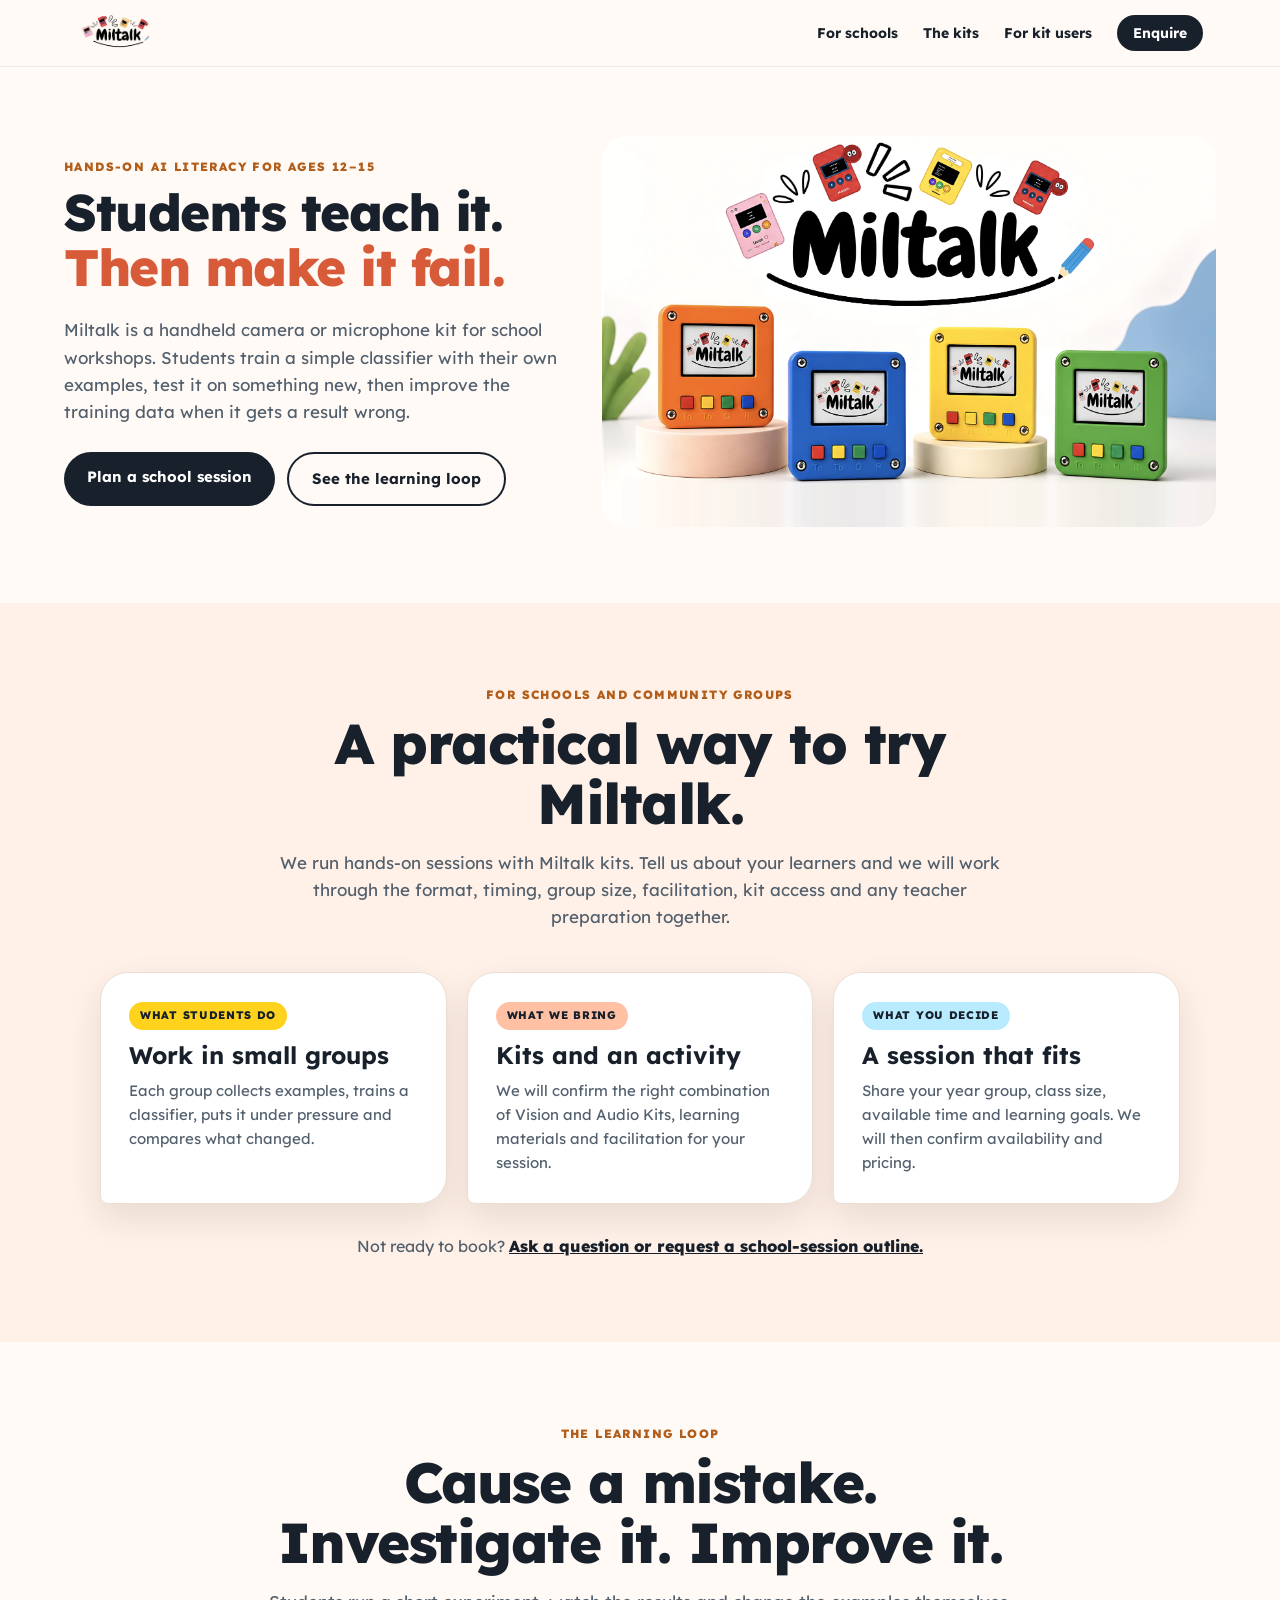
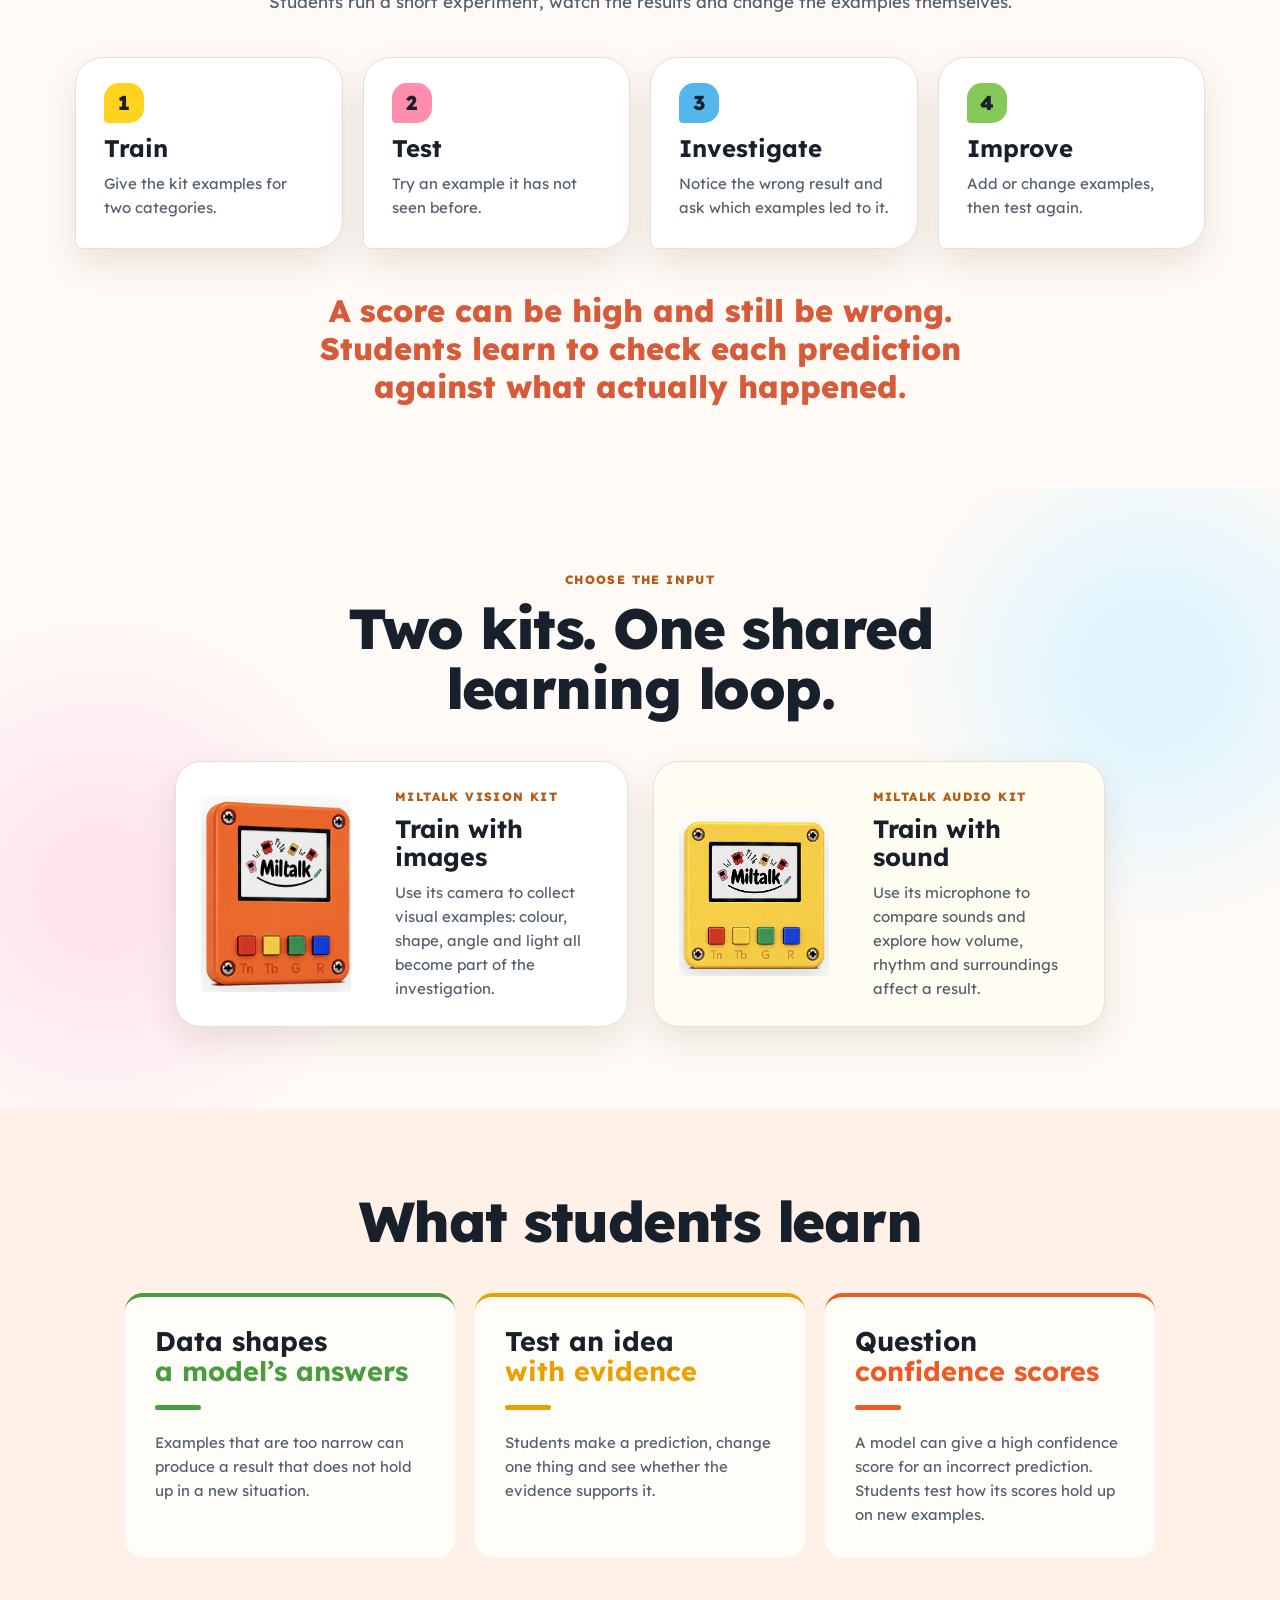
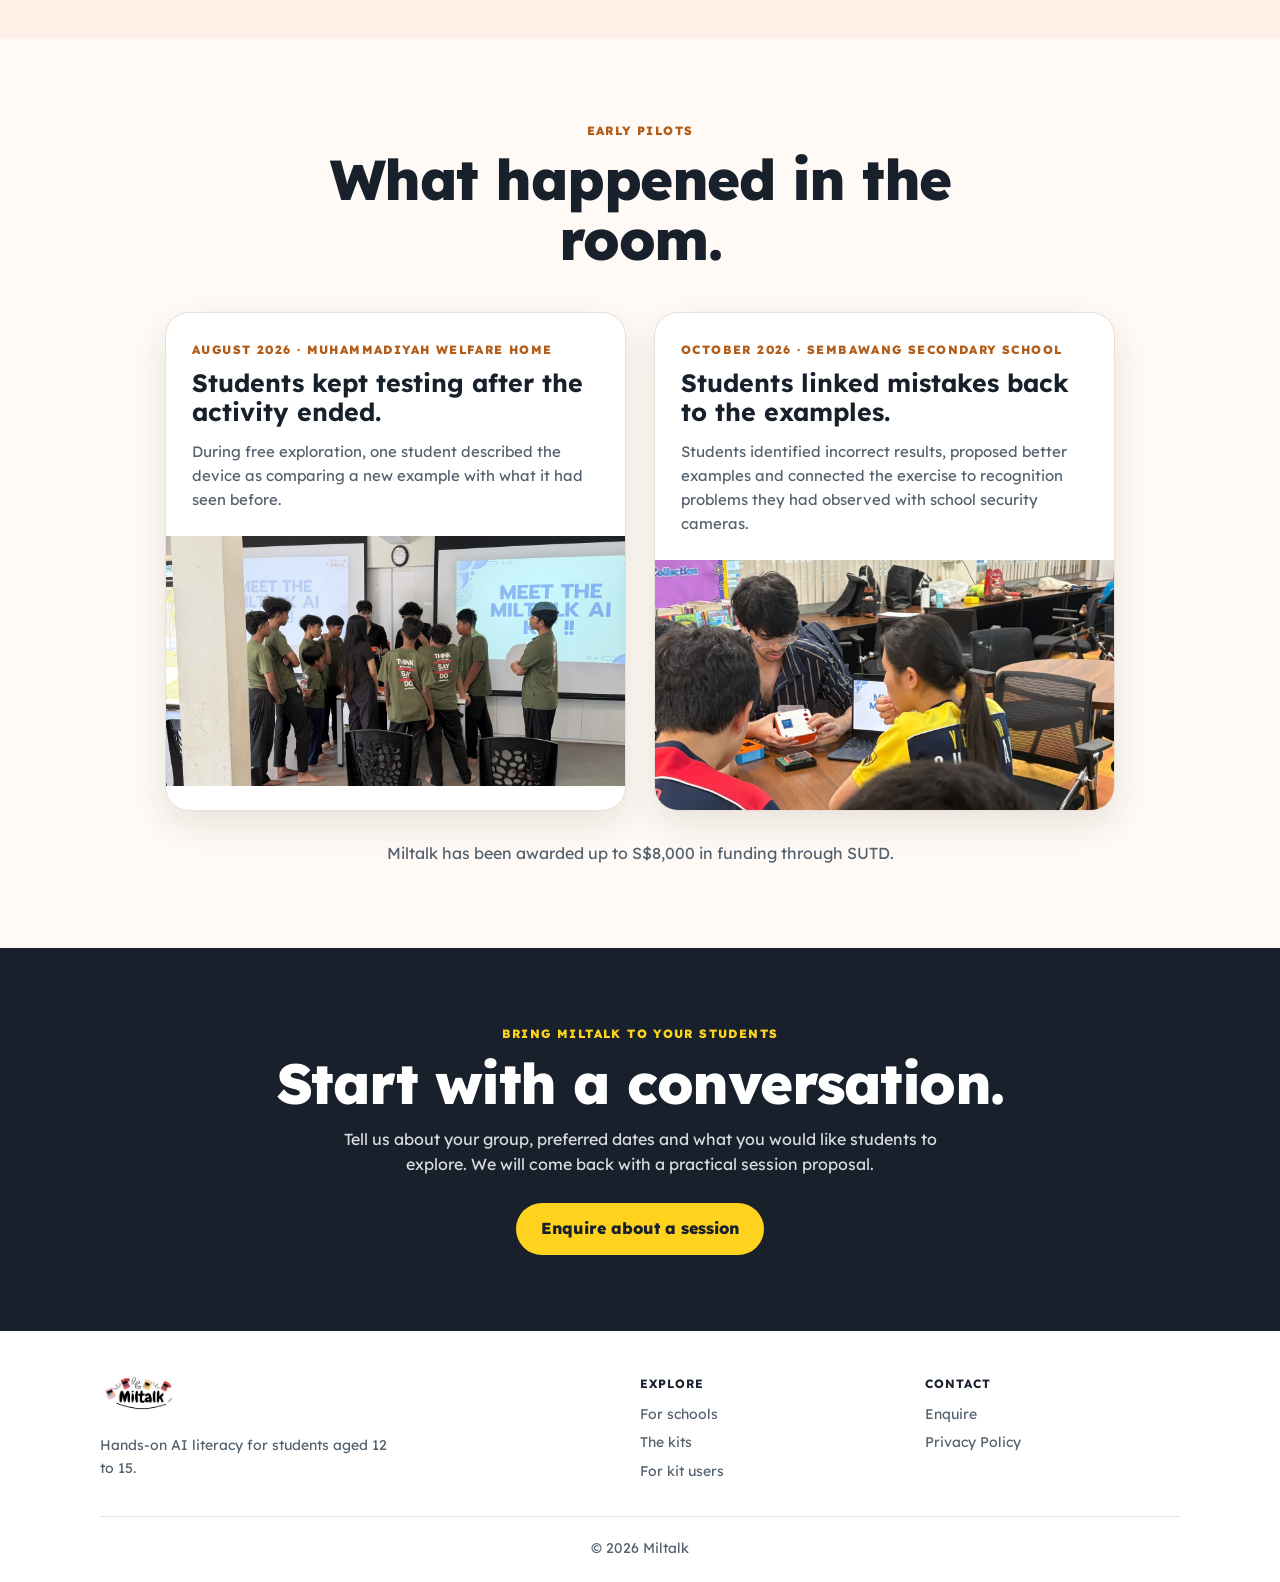
==== landing_page_frontend/index.html @ 84d227b3 "Place brand artwork beside hero copy and simplify phrasing" ====
<!doctype html>
<html lang="en">
<head>
  <meta charset="UTF-8">
  <meta name="viewport" content="width=device-width,initial-scale=1">
  <title>Miltalk · Hands-on AI literacy</title>
  <meta name="description" content="Hands-on AI workshops and kits that let students train, test and improve a simple classifier.">
  <link rel="icon" type="image/png" href="logo.png.png">
  <link rel="preconnect" href="https://fonts.googleapis.com">
  <link rel="preconnect" href="https://fonts.gstatic.com" crossorigin>
  <link href="https://fonts.googleapis.com/css2?family=Baloo+2:wght@700;800&family=Lexend:wght@300;400;500;600;700;800&family=Sour+Gummy:wght@400..800&display=swap" rel="stylesheet">
  <link rel="stylesheet" href="home.css?v=25">
</head>
<body>
  <nav class="site-nav"><a href="index.html" class="logo"><img src="logo-clear.png" alt="Miltalk"></a><ul class="nav-links"><li><a href="#schools">For schools</a></li><li><a href="#kits">The kits</a></li><li><a href="about.html">For kit users</a></li><li><a class="nav-cta" href="contact.html">Enquire</a></li></ul><button class="menu-toggle" aria-label="Menu">☰</button></nav>
  <main>
    <section class="hero product-hero">
      <div class="section-head reveal"><p class="eyebrow">Hands-on AI literacy for ages 12–15</p><h1>Students teach it. <span class="hl">Then make it fail.</span></h1><p>Miltalk is a handheld camera or microphone kit for school workshops. Students train a simple classifier with their own examples, test it on something new, then improve the training data when it gets a result wrong.</p><div class="hero-ctas"><a class="btn btn-primary" href="#schools">Plan a school session</a><a class="btn btn-secondary" href="#demo">See the learning loop</a></div></div>
      <div class="hero-art"><img src="miltalk-hero.webp" width="3784" height="2410" fetchpriority="high" alt="Miltalk brand artwork with four colourful learning kits"></div>
    </section>
    <section class="section alt" id="schools">
      <div class="section-head reveal"><p class="eyebrow">For schools and community groups</p><h2>A practical way to try Miltalk.</h2><p>We run hands-on sessions with Miltalk kits. Tell us about your learners and we will work through the format, timing, group size, facilitation, kit access and any teacher preparation together.</p></div>
      <div class="cards school-offer">
        <article class="card reveal"><span class="card-sticker">What students do</span><h3>Work in small groups</h3><p>Each group collects examples, trains a classifier, puts it under pressure and compares what changed.</p></article>
        <article class="card reveal"><span class="card-sticker coral">What we bring</span><h3>Kits and an activity</h3><p>We will confirm the right combination of Vision and Audio Kits, learning materials and facilitation for your session.</p></article>
        <article class="card reveal"><span class="card-sticker blue-sticker">What you decide</span><h3>A session that fits</h3><p>Share your year group, class size, available time and learning goals. We will then confirm availability and pricing.</p></article>
      </div>
      <p class="offer-note reveal">Not ready to book? <a href="contact.html">Ask a question or request a school-session outline.</a></p>
    </section>
    <section class="section" id="demo">
      <div class="section-head reveal"><p class="eyebrow">The learning loop</p><h2>Cause a mistake. Investigate it. Improve it.</h2><p>Students run a short experiment, watch the results and change the examples themselves.</p></div>
      <div class="cards learning-loop">
        <article class="card reveal"><span class="step-number">1</span><h3>Train</h3><p>Give the kit examples for two categories.</p></article>
        <article class="card reveal"><span class="step-number">2</span><h3>Test</h3><p>Try an example it has not seen before.</p></article>
        <article class="card reveal"><span class="step-number">3</span><h3>Investigate</h3><p>Notice the wrong result and ask which examples led to it.</p></article>
        <article class="card reveal"><span class="step-number">4</span><h3>Improve</h3><p>Add or change examples, then test again.</p></article>
      </div>
      <p class="section-callout reveal">A score can be high and still be wrong. Students learn to check each prediction against what actually happened.</p>
    </section>
    <section class="section playful-section" id="kits">
      <div class="section-head reveal"><p class="eyebrow">Choose the input</p><h2>Two kits. One shared learning loop.</h2></div>
      <div class="kit-summary">
        <article class="kit-summary-card reveal"><img src="vision-kit-front.webp" width="780" height="1020" loading="lazy" alt="Miltalk Vision Kit"><div><p class="eyebrow">Miltalk Vision Kit</p><h3>Train with images</h3><p>Use its camera to collect visual examples: colour, shape, angle and light all become part of the investigation.</p></div></article>
        <article class="kit-summary-card reveal"><img src="audio-kit.webp" width="1030" height="1130" loading="lazy" alt="Miltalk Audio Kit"><div><p class="eyebrow">Miltalk Audio Kit</p><h3>Train with sound</h3><p>Use its microphone to compare sounds and explore how volume, rhythm and surroundings affect a result.</p></div></article>
      </div>
    </section>
    <section class="section alt" id="learn">
      <div class="section-head reveal"><h2>What students learn</h2></div>
      <div class="cards learn-cards">
        <article class="intro-card leaf reveal"><h3><span class="l1">Data shapes</span><span class="l2">a model&rsquo;s answers</span></h3><span class="rule"></span><p class="card-lead">Examples that are too narrow can produce a result that does not hold up in a new situation.</p></article>
        <article class="intro-card sun reveal"><h3><span class="l1">Test an idea</span><span class="l2">with evidence</span></h3><span class="rule"></span><p class="card-lead">Students make a prediction, change one thing and see whether the evidence supports it.</p></article>
        <article class="intro-card coral reveal"><h3><span class="l1">Question</span><span class="l2">confidence scores</span></h3><span class="rule"></span><p class="card-lead">A model can give a high confidence score for an incorrect prediction. Students test how its scores hold up on new examples.</p></article>
      </div>
    </section>
    <section class="section" id="evidence">
      <div class="section-head reveal"><p class="eyebrow">Early pilots</p><h2>What happened in the room.</h2></div>
      <div class="evidence-grid">
        <article class="evidence-card reveal"><p class="eyebrow">August 2026 · Muhammadiyah Welfare Home</p><h3>Students kept testing after the activity ended.</h3><p>During free exploration, one student described the device as comparing a new example with what it had seen before.</p><img src="traction-1.jpg" width="1400" height="1866" loading="lazy" alt="Students at a Muhammadiyah Welfare Home Miltalk pilot"></article>
        <article class="evidence-card reveal"><p class="eyebrow">October 2026 · Sembawang Secondary School</p><h3>Students linked mistakes back to the examples.</h3><p>Students identified incorrect results, proposed better examples and connected the exercise to recognition problems they had observed with school security cameras.</p><img src="traction-4.jpg" width="1400" height="1050" loading="lazy" alt="Students using a Miltalk Vision Kit at Sembawang Secondary School"></article>
      </div>
      <p class="evidence-note reveal">Miltalk has been awarded up to S$8,000 in funding through SUTD.</p>
    </section>
    <section class="cta"><p class="eyebrow">Bring Miltalk to your students</p><h2>Start with a conversation.</h2><p>Tell us about your group, preferred dates and what you would like students to explore. We will come back with a practical session proposal.</p><a href="contact.html">Enquire about a session</a></section>
  </main>
  <footer class="site-footer"><div class="footer-grid"><div class="footer-about"><a href="index.html" class="logo"><img src="logo-clear.png" alt="Miltalk"></a><p>Hands-on AI literacy for students aged 12 to 15.</p></div><div class="footer-col"><h5>Explore</h5><a href="#schools">For schools</a><a href="#kits">The kits</a><a href="about.html">For kit users</a></div><div class="footer-col"><h5>Contact</h5><a href="contact.html">Enquire</a><a href="privacy.html">Privacy Policy</a></div></div><div class="footer-bottom">© <span data-year>2026</span> Miltalk</div></footer>
  <script src="main.js"></script>
</body>
</html>
---- landing_page_frontend/home.css ----
:root{--paper:#fffaf6;--paper-alt:#fff1e8;--surface:#fff;--ink:#18212b;--ink-soft:#53606d;--yellow:#ffd31d;--orange:#ff8c2a;--pink:#ff8dad;--blue:#55b6ed;--green:#86c959;--line:#e9dfd6;--shadow:0 14px 35px rgba(54,36,18,.11);--font:'Lexend',system-ui,sans-serif}*{box-sizing:border-box;margin:0}html{scroll-behavior:smooth}body{background:var(--paper);color:var(--ink);font:16px/1.6 var(--font)}img{max-width:100%}.site-nav{position:fixed;inset:0 0 auto;z-index:10;display:flex;align-items:center;justify-content:space-between;padding:12px 6%;background:rgba(255,250,246,.94);backdrop-filter:blur(14px);border-bottom:1px solid rgba(24,33,43,.08)}.logo{display:inline-flex;align-items:center}.logo img{display:block;height:42px;mix-blend-mode:multiply}.nav-links{display:flex;align-items:center;gap:25px;list-style:none}.nav-links a{color:var(--ink);font-size:14px;font-weight:700;text-decoration:none}.nav-links a:hover{text-decoration:underline}.nav-links .nav-cta{padding:9px 16px;border-radius:999px;background:var(--ink);color:#fff}.nav-links .nav-cta:hover{text-decoration:none}.menu-toggle{display:none;border:0;background:transparent;font-size:25px}.poster-hero{padding-top:68px;background:#fff}.hero-scene{display:block;width:100%;max-height:650px;object-fit:cover;object-position:center}.section{padding:82px 0}.section.alt{background:var(--paper-alt)}.section-head{max-width:800px;margin:0 auto 42px;padding:0 25px;text-align:center}.section-head h1,.section-head h2,.cta h2{font-size:clamp(34px,4.4vw,58px);font-weight:800;letter-spacing:-1.5px;line-height:1.07}.section-head>p:last-child{margin-top:15px;color:var(--ink-soft);font-size:17px}.eyebrow{margin-bottom:9px;color:#b25d19;font-size:12px;font-weight:800;letter-spacing:1.4px;text-transform:uppercase}.hl{color:#d85b39}.product-intro{padding-top:74px;background:linear-gradient(180deg,#fff,transparent)}.hero-ctas{display:flex;justify-content:center;flex-wrap:wrap;gap:12px;margin-top:27px}.btn{display:inline-block;padding:13px 23px;border-radius:999px;font-size:15px;font-weight:700;text-decoration:none;transition:transform .2s}.btn:hover{transform:translateY(-2px)}.btn-primary{background:var(--ink);color:#fff}.btn-secondary{border:2px solid var(--ink);color:var(--ink)}.cards{display:grid;grid-template-columns:repeat(3,1fr);gap:20px;max-width:1130px;margin:0 auto;padding:0 25px}.card{position:relative;padding:28px;border:1px solid var(--line);border-radius:28px 28px 28px 8px;background:var(--surface);box-shadow:var(--shadow)}.card h3{margin:12px 0 10px;font-size:24px;line-height:1.15}.card p{color:var(--ink-soft);font-size:15px}.card-sticker{display:inline-block;padding:5px 11px;border-radius:999px;background:var(--yellow);font-size:11px;font-weight:800;letter-spacing:.7px;text-transform:uppercase}.card-sticker.coral{background:#ffc0a4}.blue-sticker{background:#b9ebff}.offer-note,.evidence-note{max-width:900px;margin:30px auto 0;padding:0 25px;color:var(--ink-soft);text-align:center}.offer-note a{color:var(--ink);font-weight:800}.learning-loop{grid-template-columns:repeat(4,1fr);max-width:1180px}.learning-loop .card{padding-top:25px}.step-number{display:grid;place-items:center;width:40px;height:40px;border-radius:15px 15px 15px 4px;background:var(--yellow);font-size:20px;font-weight:800}.learning-loop .card:nth-child(2) .step-number{background:var(--pink)}.learning-loop .card:nth-child(3) .step-number{background:var(--blue)}.learning-loop .card:nth-child(4) .step-number{background:var(--green)}.section-callout{max-width:720px;margin:43px auto 0;padding:0 25px;color:#d85b39;font-size:clamp(22px,3vw,31px);font-weight:800;line-height:1.22;text-align:center}.playful-section{background:radial-gradient(circle at 8% 65%,#ffe5ef 0 5%,transparent 22%),radial-gradient(circle at 90% 30%,#e0f5ff 0 5%,transparent 21%)}.kit-summary{display:grid;grid-template-columns:repeat(2,minmax(0,1fr));gap:25px;max-width:980px;margin:0 auto;padding:0 25px}.kit-summary-card{display:grid;grid-template-columns:170px 1fr;gap:24px;align-items:center;padding:25px;border-radius:26px;background:#fff;border:1px solid var(--line);box-shadow:var(--shadow)}.kit-summary-card:nth-child(2){background:#fffdf1}.kit-summary-card img{width:150px;max-height:205px;object-fit:contain}.kit-summary-card h3{font-size:25px;line-height:1.15}.kit-summary-card p:not(.eyebrow){margin-top:9px;color:var(--ink-soft);font-size:15px}.learn-cards{display:flex;flex-wrap:wrap;justify-content:center}.intro-card{flex:0 1 330px;padding:30px;border-top:4px solid var(--c);border-radius:18px;background:#fffdf8}.intro-card.leaf{--c:#4a9d3f}.intro-card.sun{--c:#eaa000}.intro-card.coral{--c:#ef5a24}.intro-card h3{font-size:27px;line-height:1.1}.intro-card h3 span{display:block}.intro-card h3 .l2{color:var(--c)}.rule{display:block;width:46px;height:5px;margin:18px 0 21px;border-radius:3px;background:var(--c)}.card-lead{color:var(--ink-soft);font-size:15px}.evidence-grid{display:grid;grid-template-columns:repeat(2,minmax(0,1fr));gap:28px;max-width:1000px;margin:0 auto;padding:0 25px}.evidence-card{overflow:hidden;border:1px solid var(--line);border-radius:24px;background:#fff;box-shadow:var(--shadow)}.evidence-card>p,.evidence-card h3{margin-right:26px;margin-left:26px}.evidence-card>.eyebrow{margin-top:27px}.evidence-card h3{font-size:25px;line-height:1.18}.evidence-card>p:last-of-type{margin-top:13px;margin-bottom:24px;color:var(--ink-soft);font-size:15px}.evidence-card img{display:block;width:100%;height:250px;object-fit:cover}.cta{padding:76px 25px;background:var(--ink);color:#fff;text-align:center}.cta .eyebrow{color:var(--yellow)}.cta>p:not(.eyebrow){max-width:600px;margin:14px auto 25px;color:#d9dde1}.cta a{display:inline-block;padding:13px 25px;border-radius:999px;background:var(--yellow);color:var(--ink);font-weight:800;text-decoration:none}.site-footer{padding:43px 25px 23px;background:#fff}.footer-grid{display:grid;grid-template-columns:2fr 1fr 1fr;gap:30px;max-width:1080px;margin:0 auto}.footer-about p,.footer-bottom,.footer-col a{color:var(--ink-soft);font-size:14px}.footer-about p{max-width:290px;margin-top:11px}.footer-col h5{margin-bottom:10px;font-size:12px;letter-spacing:1px;text-transform:uppercase}.footer-col a{display:block;margin:6px 0;text-decoration:none}.footer-bottom{max-width:1080px;margin:28px auto 0;padding-top:20px;border-top:1px solid var(--line);text-align:center}.reveal{opacity:0;transform:translateY(18px);transition:opacity .5s,transform .5s}.reveal.visible{opacity:1;transform:none}@media(max-width:900px){.learning-loop{grid-template-columns:repeat(2,1fr)}.kit-summary{grid-template-columns:1fr;max-width:650px}.evidence-grid{max-width:650px}.footer-grid{grid-template-columns:2fr 1fr}}@media(max-width:650px){.site-nav{padding:10px 5%;flex-wrap:wrap}.logo img{height:37px}.menu-toggle{display:block}.nav-links{display:none;width:100%;padding:14px 0 6px;flex-direction:column;align-items:flex-start;gap:13px}.nav-links.open{display:flex}.poster-hero{padding-top:58px}.hero-scene{height:300px;object-fit:cover}.section{padding:60px 0}.cards,.learning-loop,.evidence-grid,.footer-grid{grid-template-columns:1fr}.section-head{margin-bottom:32px}.section-head h1,.section-head h2{font-size:38px}.kit-summary-card{grid-template-columns:115px 1fr;gap:17px;padding:20px}.kit-summary-card img{width:105px;max-height:160px}.evidence-card img{height:210px}.footer-col{margin-top:8px}}@media(prefers-reduced-motion:reduce){.reveal{opacity:1;transform:none;transition:none}}

/* Keep the complete brand artwork beside the opening copy. */
.product-hero{display:grid;grid-template-columns:minmax(0,.9fr) minmax(0,1.1fr);align-items:center;gap:36px;max-width:1440px;margin:0 auto;padding:136px 5% 76px}.product-hero .section-head{padding:0;margin:0;text-align:left;max-width:none}.product-hero h1{font-size:clamp(36px,4vw,58px)}.product-hero .section-head>p:not(.eyebrow){margin-top:22px;color:var(--ink-soft);font-size:17px}.product-hero .hero-ctas{justify-content:flex-start}.hero-art{min-width:0}.hero-art img{display:block;width:100%;height:auto;object-fit:contain;border-radius:24px}.product-hero .section-head{opacity:1;transform:none}@media(max-width:900px){.product-hero{gap:24px;padding:120px 5% 60px}.product-hero h1{font-size:36px}.product-hero .section-head>p:not(.eyebrow){font-size:15px}}@media(max-width:700px){.product-hero{grid-template-columns:1fr;padding:105px 6% 50px;gap:32px}.product-hero h1{font-size:38px}.hero-art{width:100%;max-width:560px;justify-self:center}.product-hero .section-head>p:not(.eyebrow){font-size:16px}}
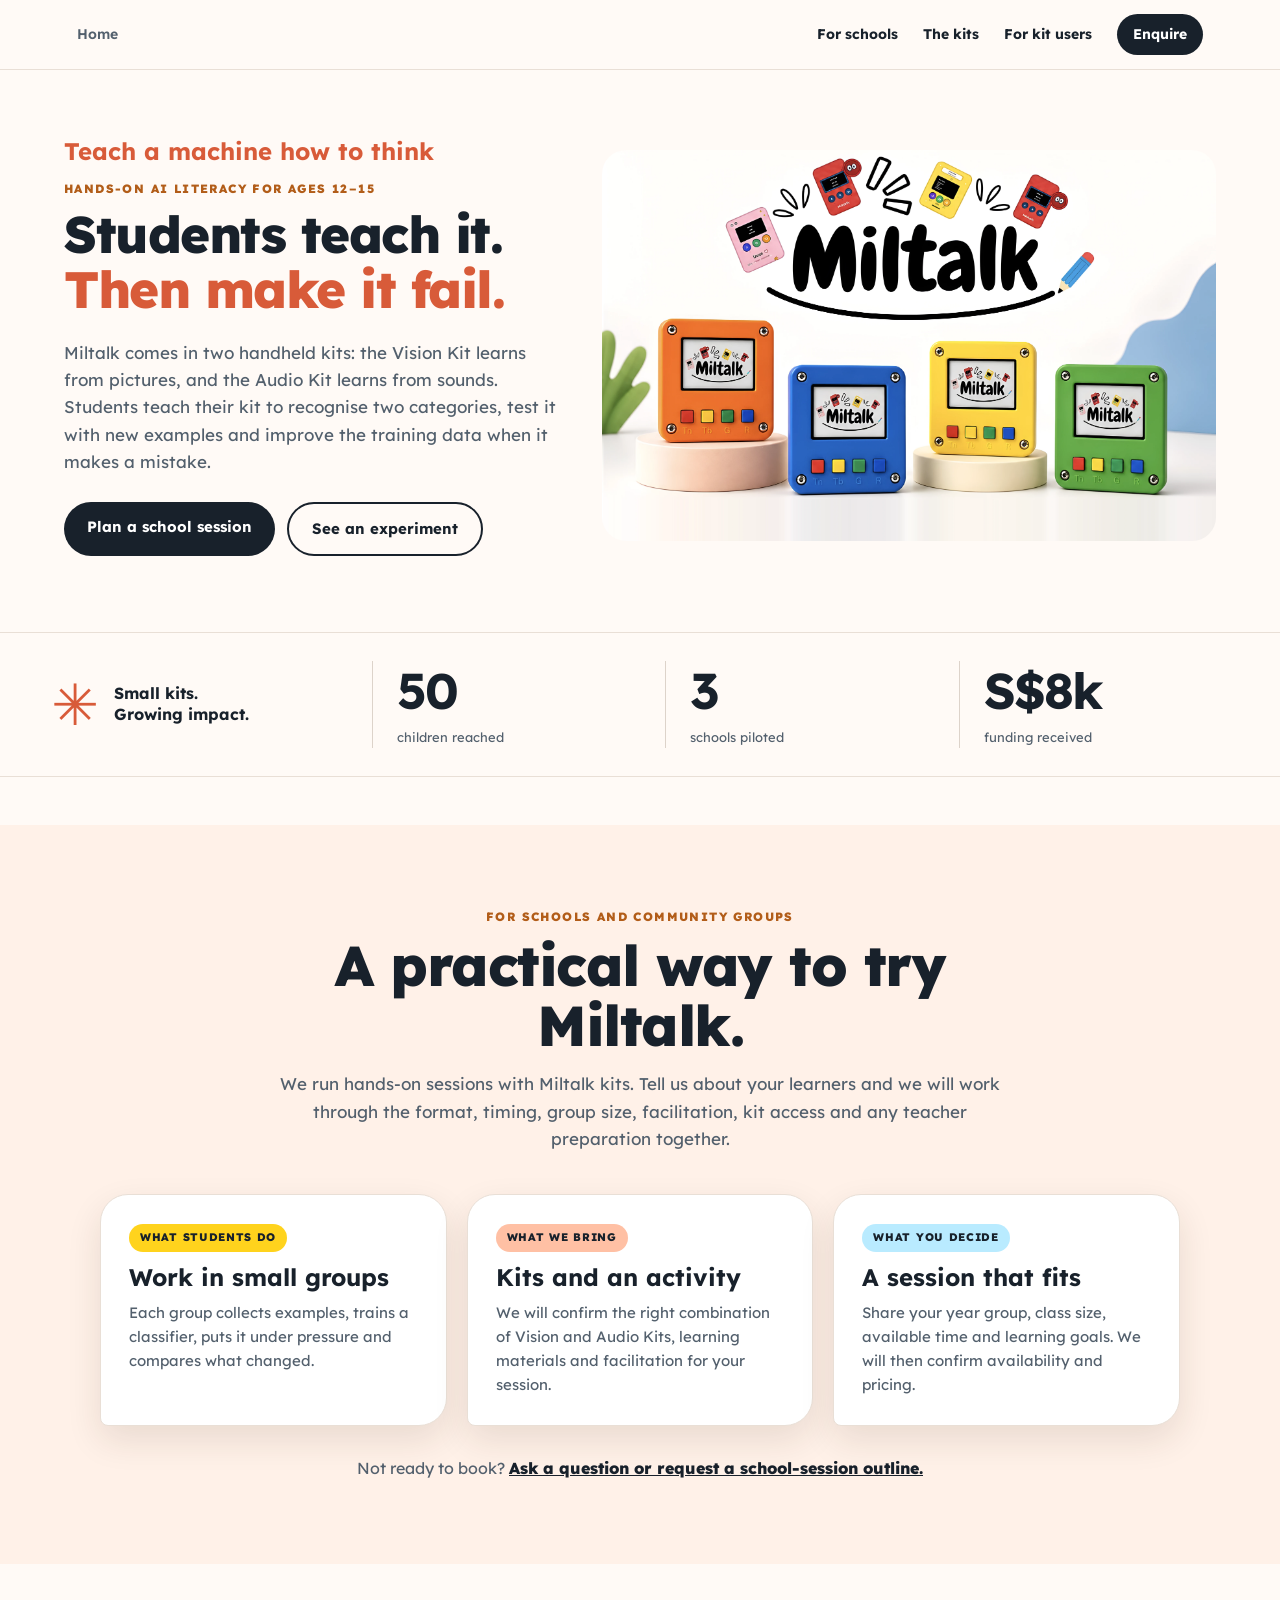
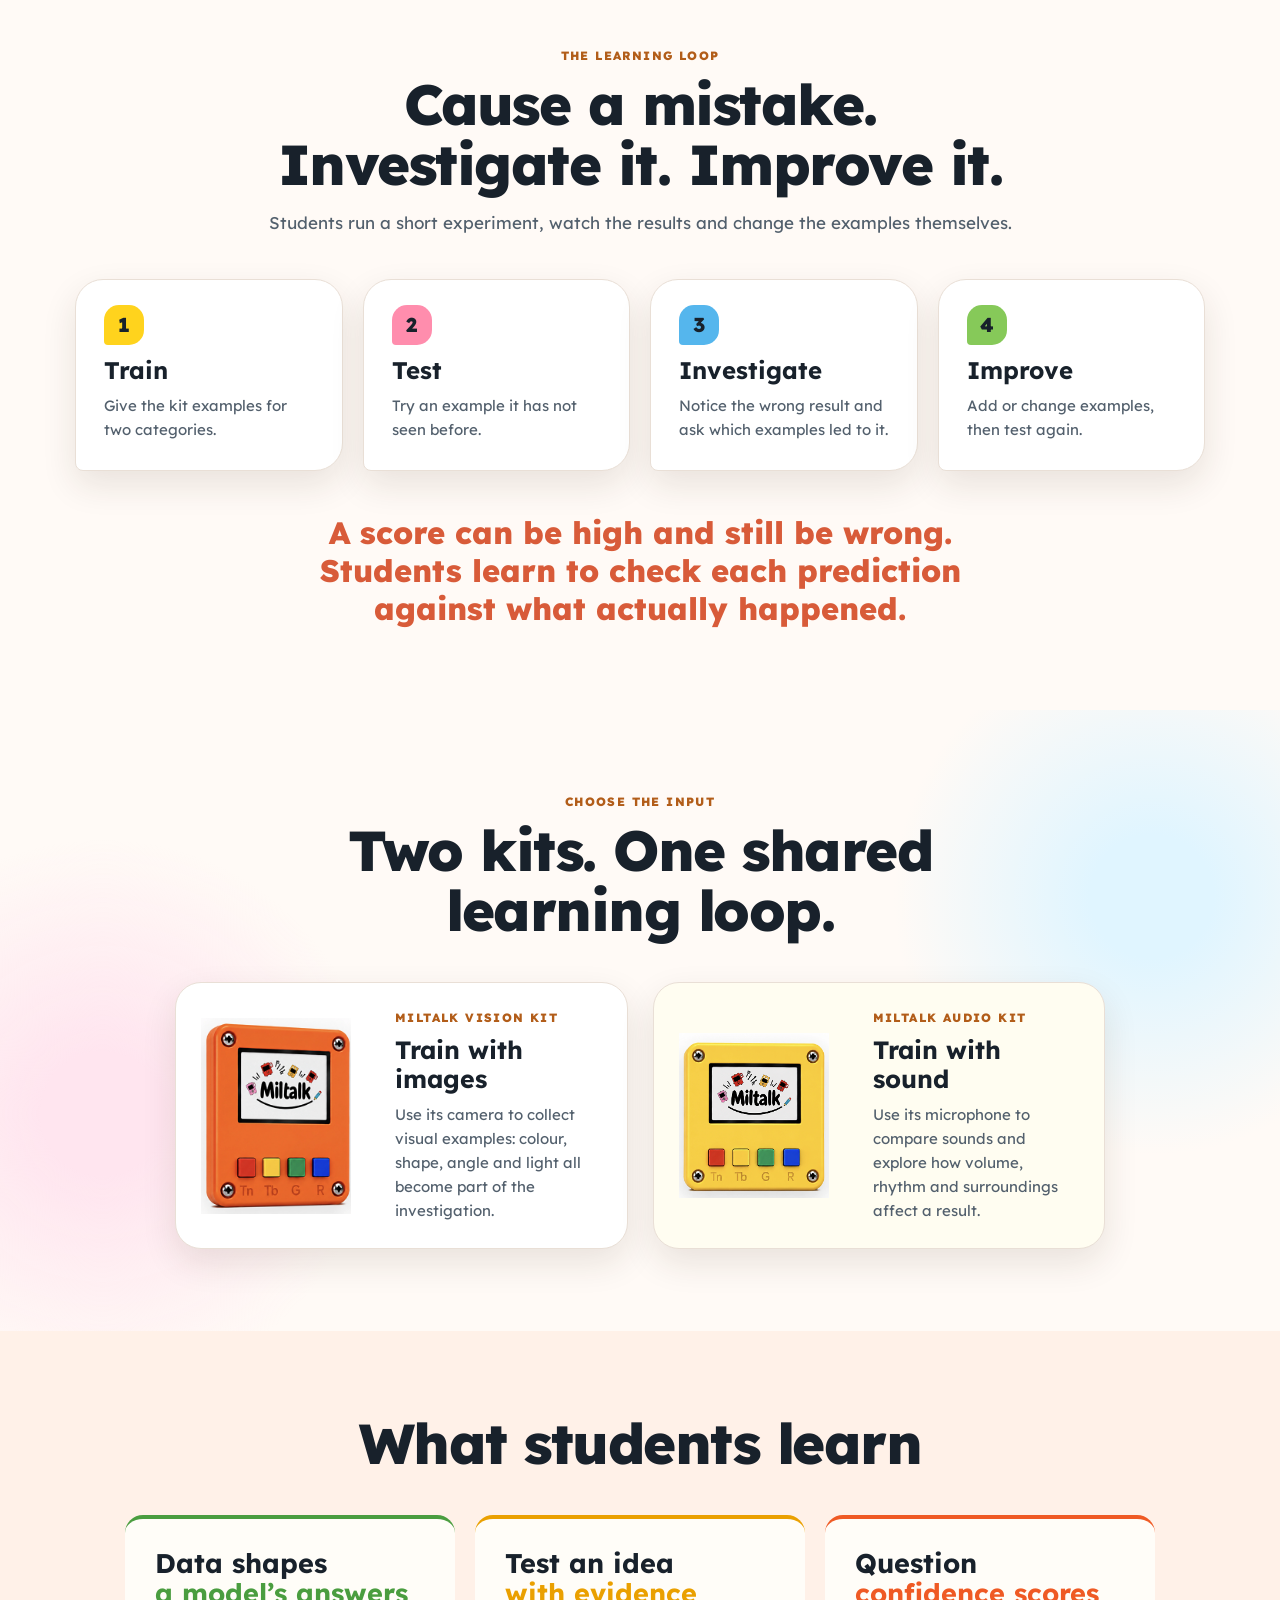
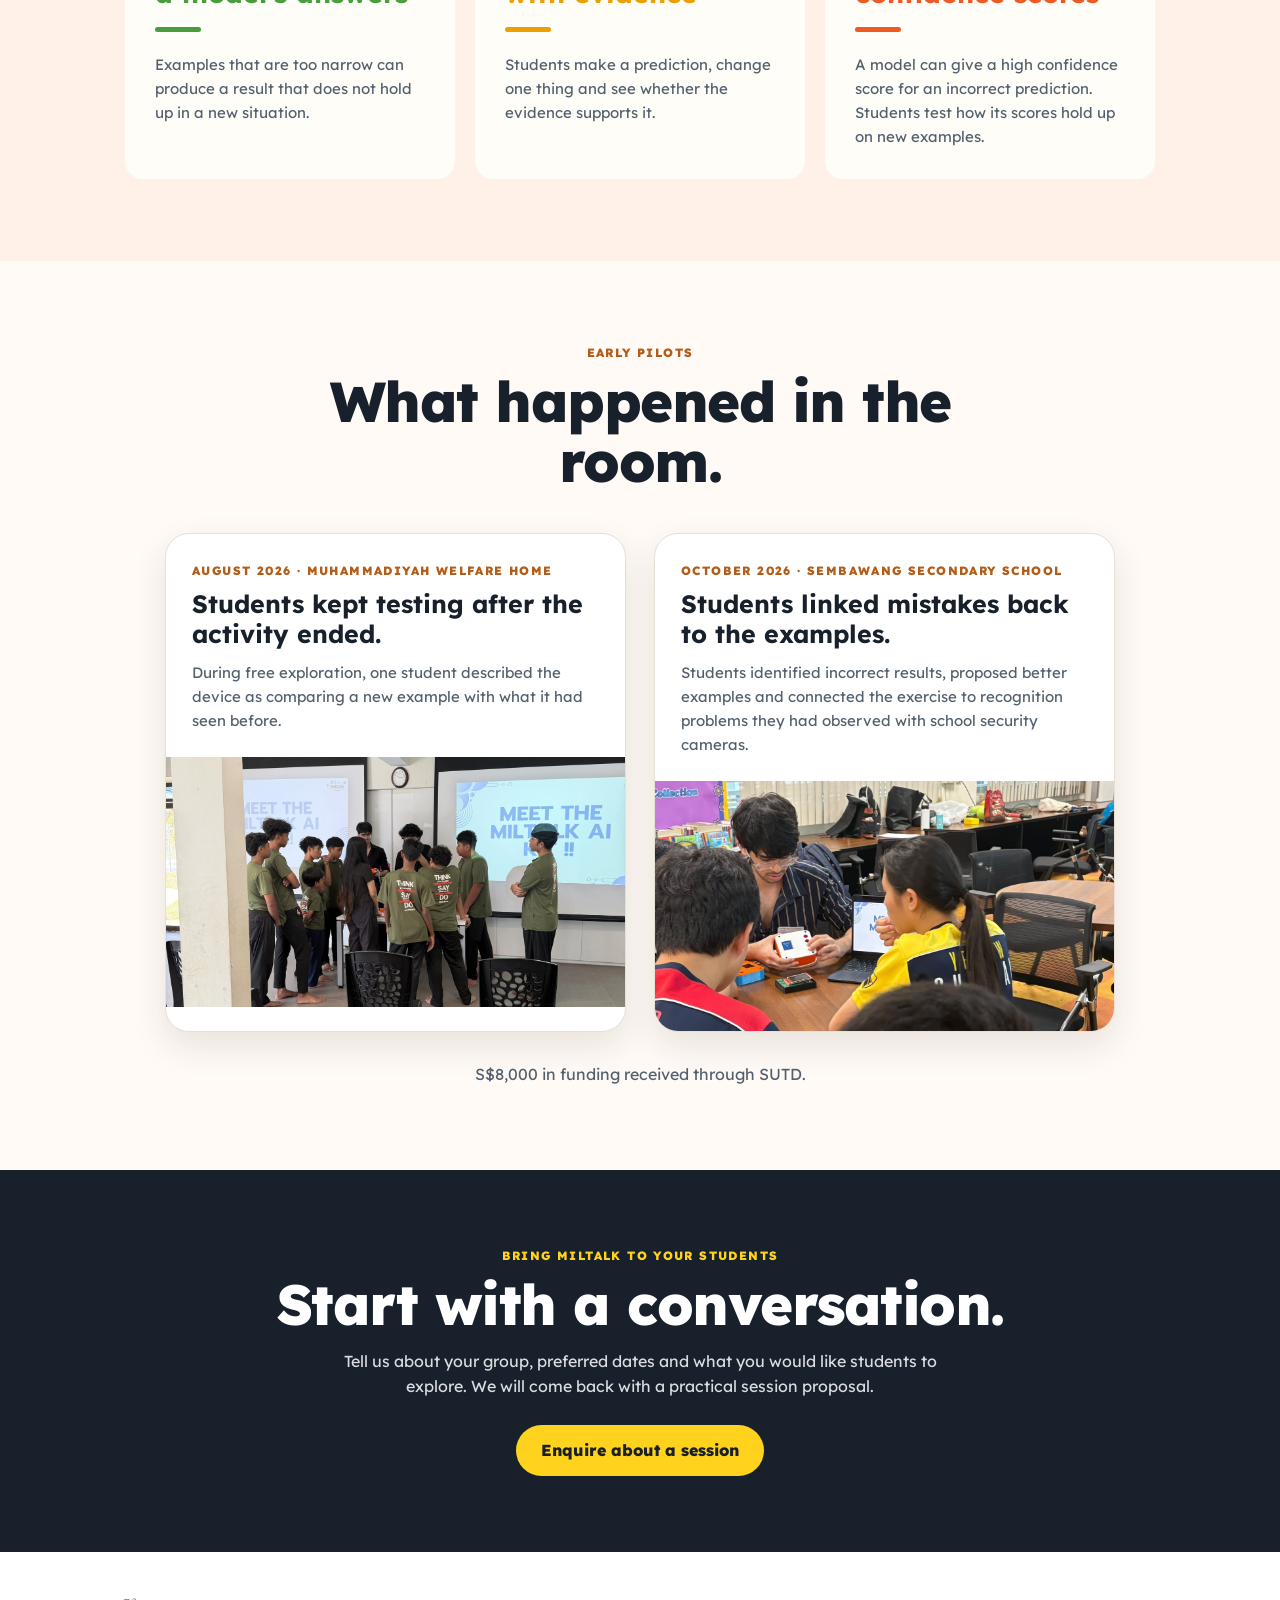
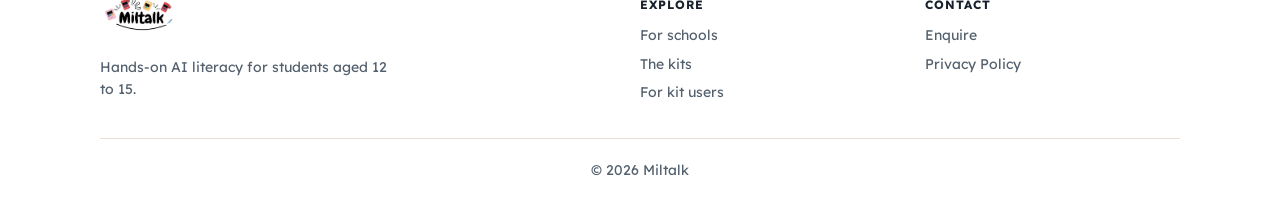
==== commit 13e939ff: "Clarify kits and add animated recycling experiment and servo project" ====
--- a/landing_page_frontend/index.html
+++ b/landing_page_frontend/index.html
@@ -9,15 +9,17 @@
   <link rel="preconnect" href="https://fonts.googleapis.com">
   <link rel="preconnect" href="https://fonts.gstatic.com" crossorigin>
   <link href="https://fonts.googleapis.com/css2?family=Baloo+2:wght@700;800&family=Lexend:wght@300;400;500;600;700;800&family=Sour+Gummy:wght@400..800&display=swap" rel="stylesheet">
-  <link rel="stylesheet" href="home.css?v=25">
+  <link rel="stylesheet" href="home.css?v=26">
+  <link rel="stylesheet" href="site.css?v=1">
 </head>
 <body>
-  <nav class="site-nav"><a href="index.html" class="logo"><img src="logo-clear.png" alt="Miltalk"></a><ul class="nav-links"><li><a href="#schools">For schools</a></li><li><a href="#kits">The kits</a></li><li><a href="about.html">For kit users</a></li><li><a class="nav-cta" href="contact.html">Enquire</a></li></ul><button class="menu-toggle" aria-label="Menu">☰</button></nav>
+  <nav class="site-nav" aria-label="Main navigation"><div class="nav-shell"><a class="home-link" href="index.html" aria-current="page">Home</a><ul class="nav-links" id="site-links"><li><a href="index.html#schools">For schools</a></li><li><a href="index.html#kits">The kits</a></li><li><a href="about.html">For kit users</a></li><li><a class="nav-cta" href="contact.html">Enquire</a></li></ul><button class="menu-toggle" aria-label="Open menu" aria-expanded="false" aria-controls="site-links">☰</button></div></nav>
   <main>
     <section class="hero product-hero">
-      <div class="section-head reveal"><p class="eyebrow">Hands-on AI literacy for ages 12–15</p><h1>Students teach it. <span class="hl">Then make it fail.</span></h1><p>Miltalk is a handheld camera or microphone kit for school workshops. Students train a simple classifier with their own examples, test it on something new, then improve the training data when it gets a result wrong.</p><div class="hero-ctas"><a class="btn btn-primary" href="#schools">Plan a school session</a><a class="btn btn-secondary" href="#demo">See the learning loop</a></div></div>
+      <div class="section-head reveal"><p class="brand-tagline">Teach a machine how to think</p><p class="eyebrow">Hands-on AI literacy for ages 12–15</p><h1>Students teach it. <span class="hl">Then make it fail.</span></h1><p>Miltalk comes in two handheld kits: the Vision Kit learns from pictures, and the Audio Kit learns from sounds. Students teach their kit to recognise two categories, test it with new examples and improve the training data when it makes a mistake.</p><div class="hero-ctas"><a class="btn btn-primary" href="#schools">Plan a school session</a><a class="btn btn-secondary" href="about.html#experiments">See an experiment</a></div></div>
       <div class="hero-art"><img src="miltalk-hero.webp" width="3784" height="2410" fetchpriority="high" alt="Miltalk brand artwork with four colourful learning kits"></div>
     </section>
+    <section class="impact-strip" aria-label="Miltalk so far"><div class="impact-heading"><span class="impact-spark" aria-hidden="true">✳</span><p>Small kits.<br>Growing impact.</p></div><div class="impact-stat"><strong>50</strong><span>children reached</span></div><div class="impact-stat"><strong>3</strong><span>schools piloted</span></div><div class="impact-stat"><strong>S$8k</strong><span>funding received</span></div></section>
     <section class="section alt" id="schools">
       <div class="section-head reveal"><p class="eyebrow">For schools and community groups</p><h2>A practical way to try Miltalk.</h2><p>We run hands-on sessions with Miltalk kits. Tell us about your learners and we will work through the format, timing, group size, facilitation, kit access and any teacher preparation together.</p></div>
       <div class="cards school-offer">
@@ -58,11 +60,11 @@
         <article class="evidence-card reveal"><p class="eyebrow">August 2026 · Muhammadiyah Welfare Home</p><h3>Students kept testing after the activity ended.</h3><p>During free exploration, one student described the device as comparing a new example with what it had seen before.</p><img src="traction-1.jpg" width="1400" height="1866" loading="lazy" alt="Students at a Muhammadiyah Welfare Home Miltalk pilot"></article>
         <article class="evidence-card reveal"><p class="eyebrow">October 2026 · Sembawang Secondary School</p><h3>Students linked mistakes back to the examples.</h3><p>Students identified incorrect results, proposed better examples and connected the exercise to recognition problems they had observed with school security cameras.</p><img src="traction-4.jpg" width="1400" height="1050" loading="lazy" alt="Students using a Miltalk Vision Kit at Sembawang Secondary School"></article>
       </div>
-      <p class="evidence-note reveal">Miltalk has been awarded up to S$8,000 in funding through SUTD.</p>
+      <p class="evidence-note reveal">S$8,000 in funding received through SUTD.</p>
     </section>
     <section class="cta"><p class="eyebrow">Bring Miltalk to your students</p><h2>Start with a conversation.</h2><p>Tell us about your group, preferred dates and what you would like students to explore. We will come back with a practical session proposal.</p><a href="contact.html">Enquire about a session</a></section>
   </main>
   <footer class="site-footer"><div class="footer-grid"><div class="footer-about"><a href="index.html" class="logo"><img src="logo-clear.png" alt="Miltalk"></a><p>Hands-on AI literacy for students aged 12 to 15.</p></div><div class="footer-col"><h5>Explore</h5><a href="#schools">For schools</a><a href="#kits">The kits</a><a href="about.html">For kit users</a></div><div class="footer-col"><h5>Contact</h5><a href="contact.html">Enquire</a><a href="privacy.html">Privacy Policy</a></div></div><div class="footer-bottom">© <span data-year>2026</span> Miltalk</div></footer>
   <script src="main.js"></script>
-</body>
+<script src="site.js?v=1"></script></body>
 </html>
--- a/landing_page_frontend/site.css
+++ b/landing_page_frontend/site.css
@@ -0,0 +1,32 @@
+/* Shared navigation and project pages. */
+.training-item{display:none;height:130px;width:90px;filter:drop-shadow(0 6px 0 #18212b12)}
+.experiment[data-stage=train] .bottle{display:none}
+.experiment[data-stage=train] [data-example=paper] .paper-item,.experiment[data-stage=train] [data-example=can] .can-item,.experiment[data-stage=train] [data-example=tissue] .tissue-item{display:block}
+@media(max-width:650px){.training-item{height:95px;width:66px}}
+html{scroll-padding-top:88px}
+.site-nav{position:fixed;inset:0 0 auto;z-index:100;width:100%;height:70px;min-height:70px;padding:0 6%;margin:0;background:rgba(255,250,246,.96);border:0;border-bottom:1px solid #e9dfd6;backdrop-filter:blur(14px);box-shadow:none;font-family:'Lexend',system-ui,sans-serif}
+.site-nav .nav-shell{width:100%;max-width:1280px;height:100%;margin:0 auto;display:flex;align-items:center;justify-content:space-between;gap:24px}
+.site-nav .home-link{color:#53606d;font-size:14px;font-weight:600;text-decoration:none;letter-spacing:0}
+.site-nav .nav-links{position:static;display:flex;flex-direction:row;align-items:center;gap:25px;list-style:none;width:auto;margin:0;padding:0;background:transparent;border:0;box-shadow:none;transform:none}
+.site-nav .nav-links a{display:block;padding:0;color:#18212b;font-family:'Lexend',system-ui,sans-serif;font-size:14px;line-height:1.6;font-weight:700;letter-spacing:0;text-transform:none;text-decoration:none;border:0;background:none;border-radius:0;box-shadow:none;transform:none;transition:color .2s}
+.site-nav a::after{display:none}.site-nav .nav-links a:hover,.site-nav .home-link:hover{text-decoration:underline;text-underline-offset:5px}
+.site-nav .nav-links a[aria-current=page]{color:#c45132}
+.site-nav .nav-links .nav-cta{padding:9px 16px;border-radius:999px;background:#18212b;color:#fff!important;box-shadow:none;transform:none}
+.site-nav + .page-header{padding-top:122px}
+.site-nav + .auth-wrap{padding-top:122px}
+.site-nav .menu-toggle{display:none;padding:0;border:0;color:#18212b;background:none;font-size:25px;cursor:pointer}
+.brand-tagline{font-size:clamp(18px,2vw,24px)!important;font-weight:700;color:#d85b39!important;margin:0 0 12px!important;line-height:1.3}
+.impact-strip{display:grid;grid-template-columns:1.1fr 1fr 1fr 1fr;align-items:center;max-width:1280px;margin:0 auto 48px;padding:28px 4%;border-top:1px solid #e9dfd6;border-bottom:1px solid #e9dfd6;gap:24px}
+.impact-heading{display:flex;gap:15px;align-items:center;font-weight:700;line-height:1.3}.impact-spark{display:block;font-size:57px;color:#d85b39;animation:impact-turn 16s linear infinite}.impact-stat{padding-left:24px;border-left:1px solid #ddd3ca}.impact-stat strong{display:block;font-size:clamp(32px,4vw,50px);line-height:1.2;letter-spacing:-2px}.impact-stat span{display:block;font-size:13px;color:#53606d;margin-top:6px}
+@keyframes impact-turn{to{transform:rotate(360deg)}}
+.lab-intro{padding:134px 0 30px}.lab-intro .section-head{max-width:900px;margin-bottom:0}.experiment-section{padding-top:48px}.experiment{max-width:1000px;margin:0 auto;background:#fffdf8;border:2px solid #18212b;border-radius:28px;overflow:hidden;box-shadow:0 10px 0 #18212b15}.experiment-toolbar{display:flex;align-items:center;justify-content:space-between;gap:15px;padding:18px 24px;border-bottom:1px solid #18212b20}.demo-label{display:flex;align-items:center;gap:9px;font-size:12px;font-weight:700}.demo-label>span{width:8px;height:8px;border-radius:50%;background:#4a9d3f}.motion-toggle{border:1px solid #18212b;padding:7px 12px;border-radius:999px;background:transparent;color:#18212b;font:600 12px 'Lexend',sans-serif;cursor:pointer}
+.experiment-scene{height:350px;position:relative;background:radial-gradient(ellipse at 40% 100%,#d5edf6,transparent 65%),#edf7fb;overflow:hidden;border-bottom:1px solid #18212b20}.example-queue{position:absolute;left:5%;right:40%;top:22px;display:flex;justify-content:space-around;gap:10px}.sample{display:grid;place-items:center;padding:9px 13px;border:2px solid #18212b;border-radius:8px;font-size:12px;font-weight:700;box-shadow:3px 4px 0 #18212b17}.sample-paper{background:white;transform:rotate(-7deg)}.sample-can{background:#b9ebff;border-radius:9px 9px 17px 17px}.sample-tissue{background:#f6d8b4;transform:rotate(5deg)}
+.scan-track{position:absolute;top:105px;left:8%;width:31%;height:220px}.scan-kit{position:relative;width:125px;animation:kit-travel 5s ease-in-out infinite}.scan-kit img{display:block;max-height:195px;width:auto;object-fit:contain;filter:drop-shadow(0 12px 8px #18212b25)}.scan-beam{position:absolute;top:20%;left:90%;width:150px;height:70px;background:linear-gradient(90deg,#55b6ed80,transparent);clip-path:polygon(0 40%,100% 0,100% 100%,0 60%);animation:beam-pulse 1.8s ease-in-out infinite}.scan-object{position:absolute;top:112px;left:43%;display:grid;justify-items:center;gap:4px;transition:transform .7s}.bottle{height:130px;width:70px;filter:drop-shadow(0 6px 0 #18212b12)}.scan-object>span{font-size:11px;font-weight:700;background:#fff;padding:5px 9px;border-radius:10px}.result-bubble{position:absolute;top:93px;right:5%;max-width:30%;padding:12px 16px;border:2px solid #18212b;border-radius:18px 18px 18px 3px;background:#fff;font-size:13px;font-weight:700;transition:background .4s}
+.sorting-bins{position:absolute;right:4%;bottom:30px;display:flex;gap:16px}.sort-bin{display:flex;flex-direction:column;align-items:center;justify-content:center;width:130px;height:116px;border:2px solid #18212b;border-radius:5px 5px 18px 18px;font-size:11px;font-weight:700;background:#dddfe3;transition:transform .5s,box-shadow .5s}.sort-bin>span{font-size:30px;line-height:1.2;margin-bottom:9px}.recycle-bin{background:#bce5a8}.general-bin{background:#f5c0ae}.experiment-caption{padding:25px 30px 12px;min-height:155px}.experiment-caption h3{font-size:24px;line-height:1.2;margin-bottom:9px}.experiment-caption>p:last-child{font-size:15px;color:#53606d;max-width:720px}.experiment-controls{display:flex;gap:10px;padding:12px 30px;flex-wrap:wrap}.experiment-controls button{padding:10px 20px;border:1px solid #18212b;border-radius:999px;color:#18212b;background:transparent;font:700 13px 'Lexend',sans-serif;cursor:pointer}.experiment-controls button[aria-pressed=true]{background:#18212b;color:white}.demo-footnote{font-size:11px;color:#53606d;padding:8px 30px 24px}.experiment[data-stage=test] .result-bubble{background:#ffd8ba}.experiment[data-stage=test] .general-bin{transform:translateY(-8px);box-shadow:0 5px 0 #d85b39}.experiment[data-stage=improve] .result-bubble{background:#c8edb1}.experiment[data-stage=improve] .recycle-bin{transform:translateY(-8px);box-shadow:0 5px 0 #4a9d3f}.experiment[data-stage=improve] .scan-object{transform:translateX(30px)}.experiment[data-stage=improve] .sample-paper{background:#c8edb1}.experiment[data-stage=improve] .scan-kit{animation-name:kit-retest}
+@keyframes kit-travel{0%,100%{transform:translateX(0) rotate(-4deg)}50%{transform:translateX(45px) rotate(4deg)}}@keyframes kit-retest{0%,100%{transform:translateX(30px) rotate(0)}50%{transform:translateX(55px) rotate(3deg)}}@keyframes beam-pulse{0%,100%{opacity:.2}50%{opacity:1}}
+.experiment.is-paused *{animation-play-state:paused!important}
+.prototype-layout{display:grid;grid-template-columns:1.1fr 1fr;align-items:center;gap:60px;max-width:1120px;margin:0 auto;padding:0 25px}.prototype-photo{position:relative;transform:rotate(-2deg);background:#fff;padding:14px 14px 18px;border:2px solid #18212b;border-radius:24px;box-shadow:9px 11px 0 #ffd31d}.prototype-photo img{display:block;width:100%;height:auto;border-radius:12px}.prototype-photo figcaption{font-size:12px;margin:15px 8px 0;color:#53606d}.prototype-sticker{position:absolute;left:25px;top:-19px;padding:7px 16px;border:2px solid #18212b;background:#ffc2d2;border-radius:8px;transform:rotate(-4deg);font-size:12px;font-weight:700}.photo-doodle{position:absolute;right:-20px;bottom:-20px;display:grid;place-items:center;width:66px;height:66px;border-radius:50%;background:#b9ebff;border:2px solid #18212b;font-size:43px}.prototype-copy h3{font-size:31px;line-height:1.15;margin:10px 0 24px}.project-steps{padding-left:23px}.project-steps li{padding-left:7px;margin:16px 0}.project-steps li::marker{color:#d85b39;font-weight:800}.project-steps p,.prototype-note{font-size:14px;color:#53606d}.prototype-note{margin-top:23px;padding-top:16px;border-top:1px solid #dfd1c6}.sdg-note{max-width:1070px;display:flex;gap:24px;align-items:flex-start;margin:60px auto 0;padding:28px;background:#fffaf6;border:1px solid #e9dfd6;border-radius:20px}.sdg-badge{flex-shrink:0;display:grid;place-items:center;width:72px;height:85px;background:#bf8b2e;color:#fff;font-size:38px;font-weight:800;border-radius:7px}.sdg-note h3{font-size:22px;line-height:1.3;margin-bottom:9px}.sdg-note p:last-child{font-size:14px;color:#53606d}.sdg-note a,.product-faq a{color:#18212b;text-underline-offset:3px}
+.product-faq{max-width:850px;margin:auto;padding:0 25px}.product-faq details{border-bottom:1px solid #d9cec4;padding:0}.product-faq summary{position:relative;list-style:none;cursor:pointer;padding:23px 35px 23px 0;font-weight:600;font-size:17px}.product-faq summary::-webkit-details-marker{display:none}.product-faq summary::after{content:'+';position:absolute;right:3px;font-size:25px;top:17px}.product-faq details[open] summary::after{content:'−'}.product-faq details p{padding:0 25px 24px 0;font-size:15px;color:#53606d}.site-nav a:focus-visible,button:focus-visible,summary:focus-visible{outline:3px solid #2680eb;outline-offset:5px}
+@media(max-width:900px){.prototype-layout{grid-template-columns:1fr;max-width:720px;gap:50px}.sdg-note{margin:45px 25px 0}.experiment{margin:0 25px}.scan-kit{width:105px}.scan-beam{width:110px}.sort-bin{width:105px}.result-bubble{font-size:12px}.impact-strip{gap:14px}.impact-stat{padding-left:14px}.impact-heading{font-size:13px}}
+@media(max-width:650px){.site-nav{height:64px;min-height:64px;padding:0 6%}.site-nav .nav-shell{flex-wrap:wrap;gap:0}.site-nav .menu-toggle{display:block}.site-nav .nav-links{display:none;position:absolute;top:63px;left:0;right:0;width:100%;padding:22px 6%;background:#fffaf6;border-bottom:1px solid #e9dfd6;flex-direction:column;align-items:flex-start;gap:20px}.site-nav .nav-links.open{display:flex}.impact-strip{grid-template-columns:repeat(3,1fr);padding:24px 6%;gap:20px 8px;margin-bottom:25px}.impact-heading{grid-column:1/-1;justify-content:center;gap:12px}.impact-heading p br{display:none}.impact-heading p br::after{content:' '}.impact-spark{font-size:32px}.impact-stat{text-align:center;padding-left:8px}.impact-stat:nth-child(2){border:0}.impact-stat strong{font-size:32px}.impact-stat span{font-size:10px}.lab-intro{padding-top:105px}.experiment-scene{height:330px}.experiment-toolbar{padding:15px}.demo-label{font-size:10px}.motion-toggle{font-size:10px}.example-queue{left:6%;right:6%;top:20px}.sample{font-size:10px;padding:7px 10px}.scan-track{left:5%;top:100px;width:25%}.scan-kit{width:85px}.scan-beam{width:85px}.scan-object{left:42%;top:103px}.bottle{height:95px;width:50px}.scan-object>span{font-size:9px}.result-bubble{top:215px;right:auto;left:6%;max-width:40%;font-size:10px;padding:9px}.sorting-bins{right:4%;bottom:20px;gap:8px}.sort-bin{width:76px;height:83px;font-size:8px}.sort-bin>span{font-size:23px}.experiment-caption{padding:23px 20px 10px;min-height:185px}.experiment-caption h3{font-size:21px}.experiment-caption>p:last-child{font-size:13px}.experiment-controls{padding:12px 20px;gap:7px}.experiment-controls button{font-size:11px;padding:9px 12px}.demo-footnote{padding:8px 20px 20px}.prototype-layout{padding:0 30px}.prototype-copy h3{font-size:28px}.sdg-note{padding:20px;gap:15px}.sdg-badge{width:48px;height:60px;font-size:29px}.sdg-note h3{font-size:19px}.sdg-note p:last-child{font-size:13px}.product-faq summary{font-size:15px}}
+@media(prefers-reduced-motion:reduce){html{scroll-behavior:auto}.impact-spark,.scan-kit,.scan-beam{animation:none!important}.scan-object,.sort-bin{transition:none!important}}
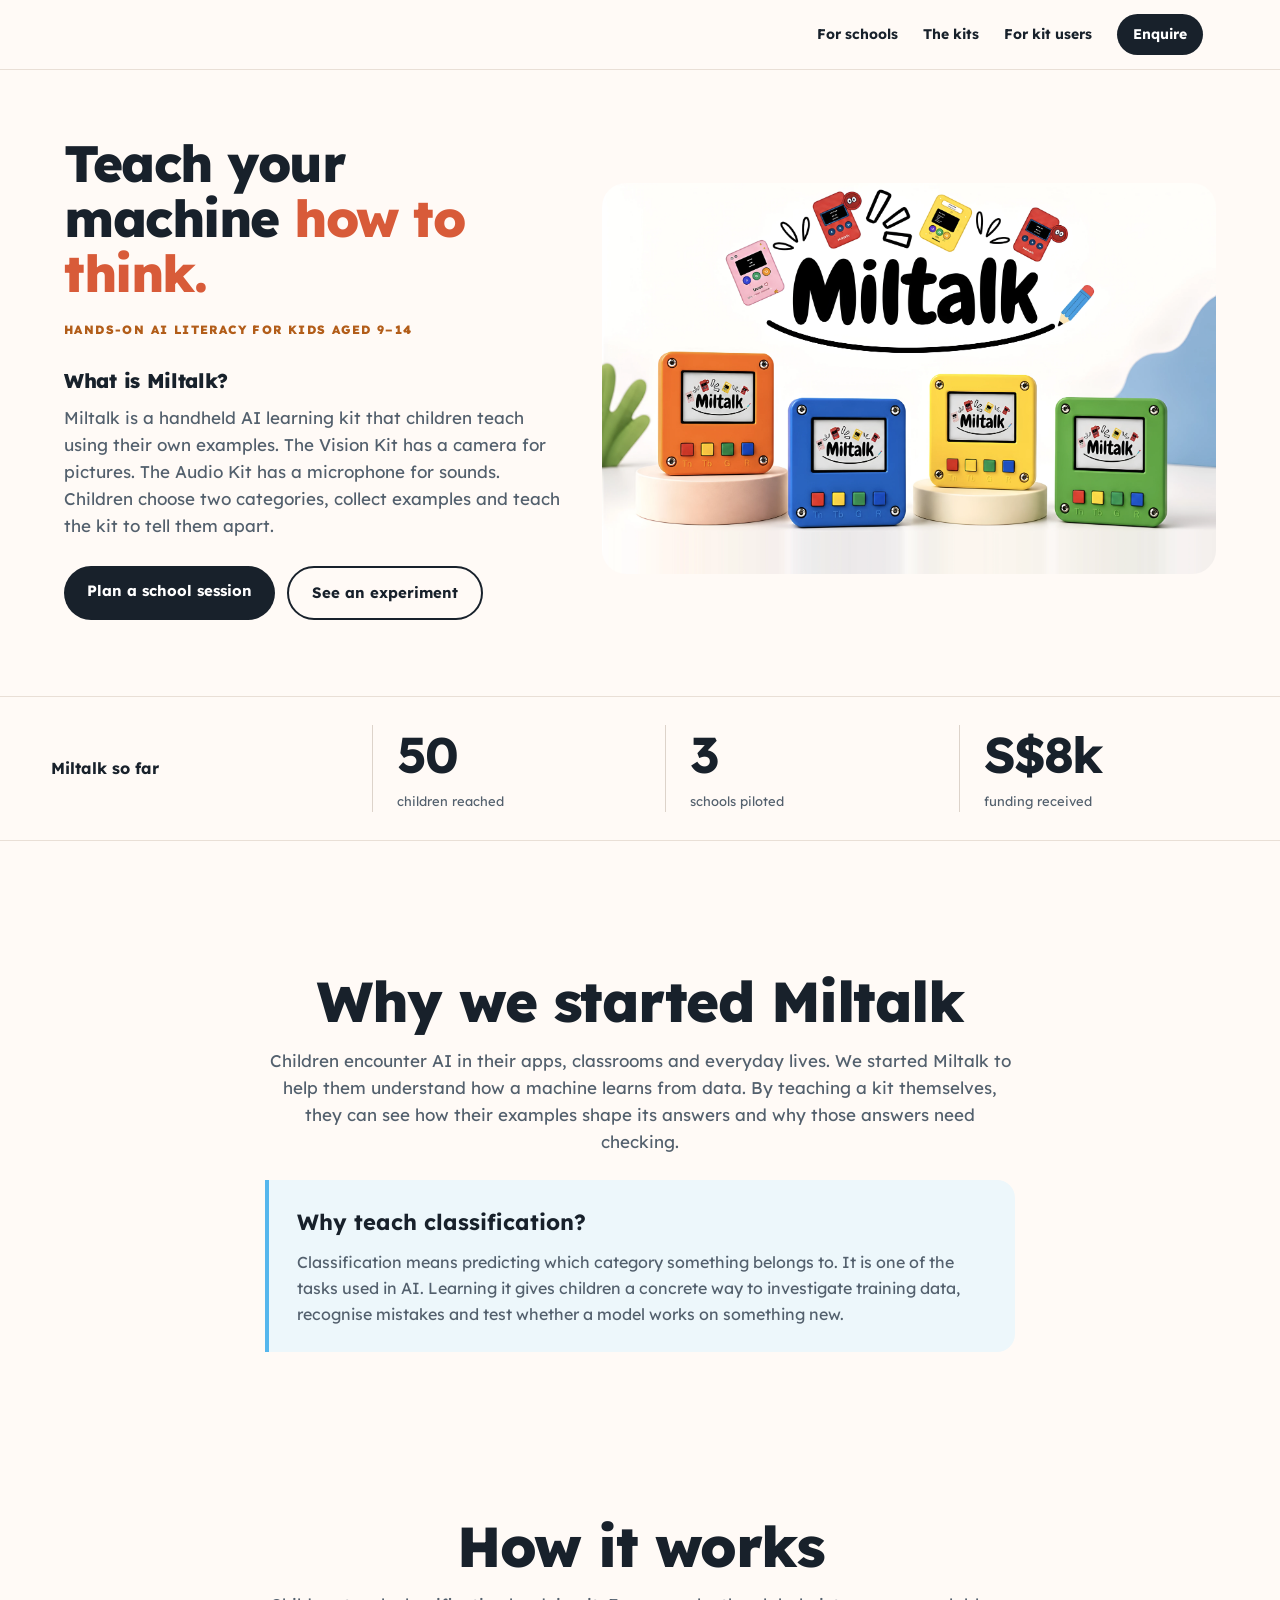
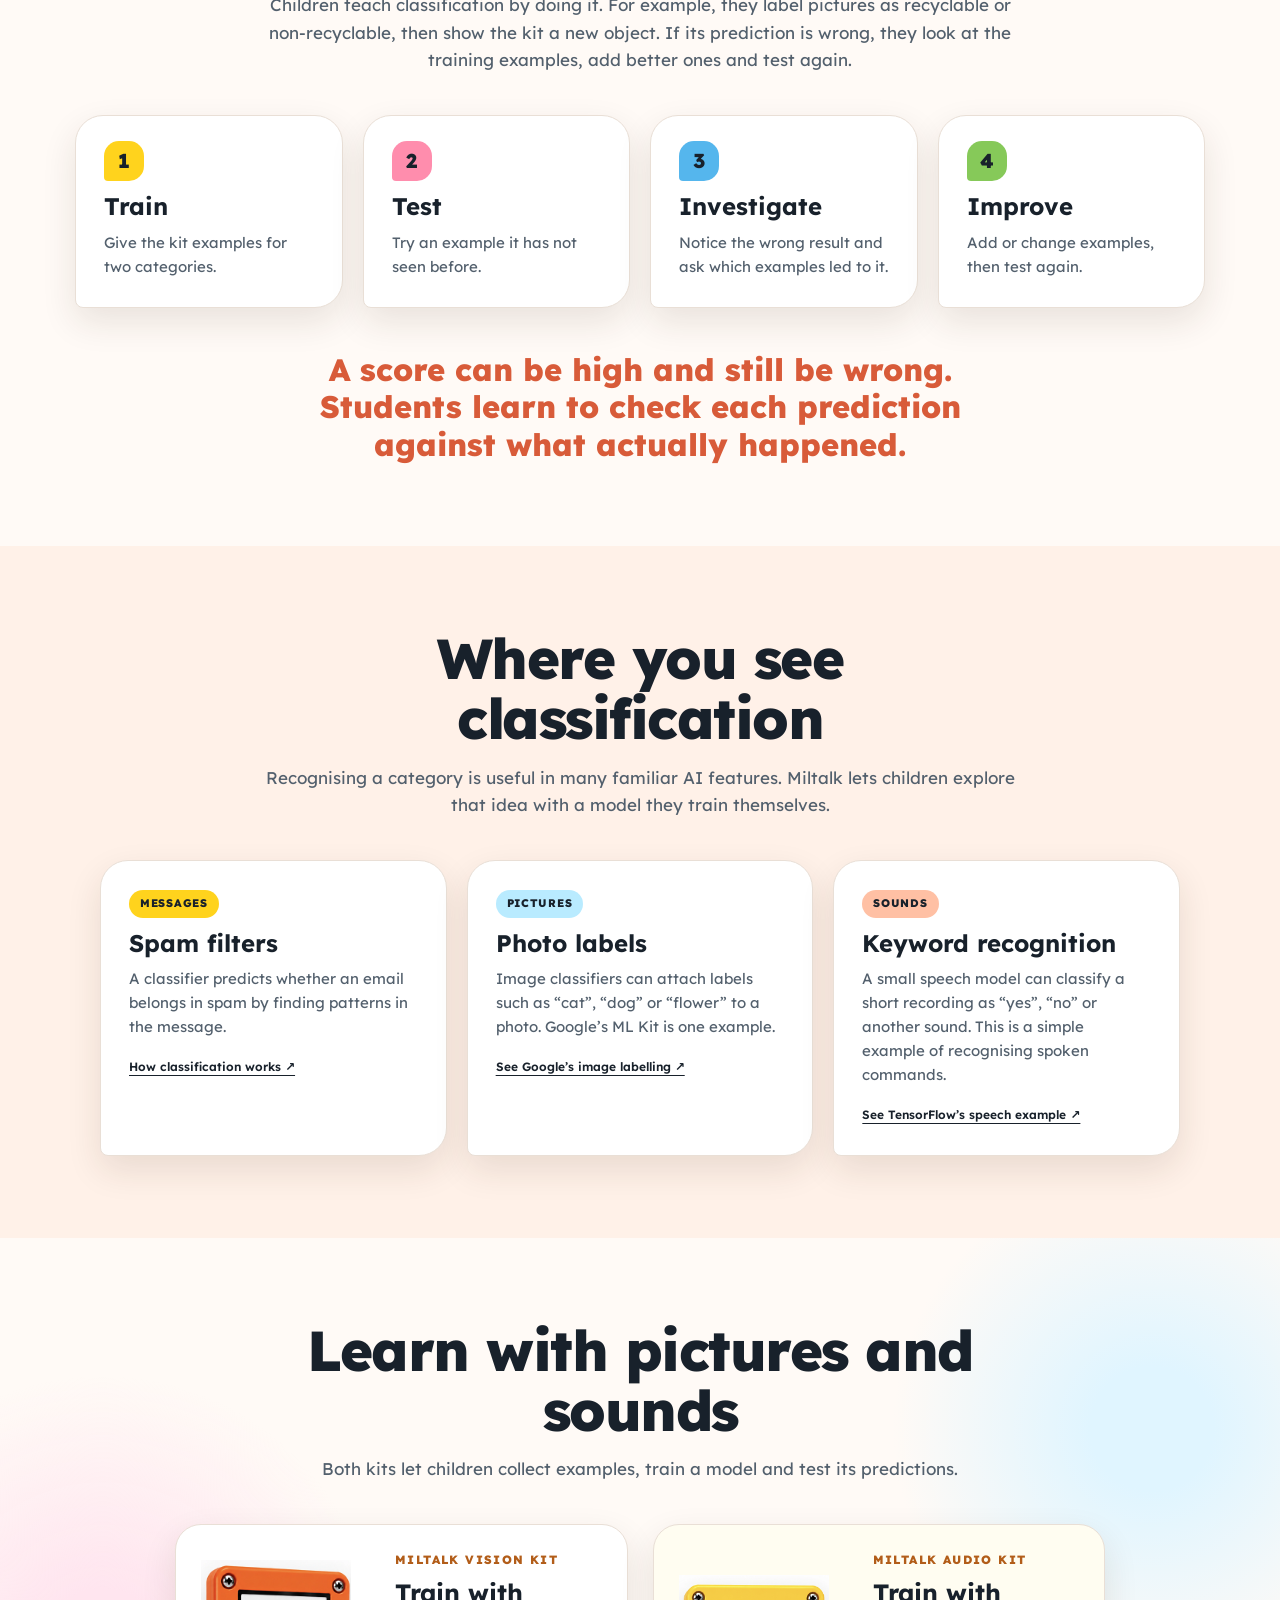
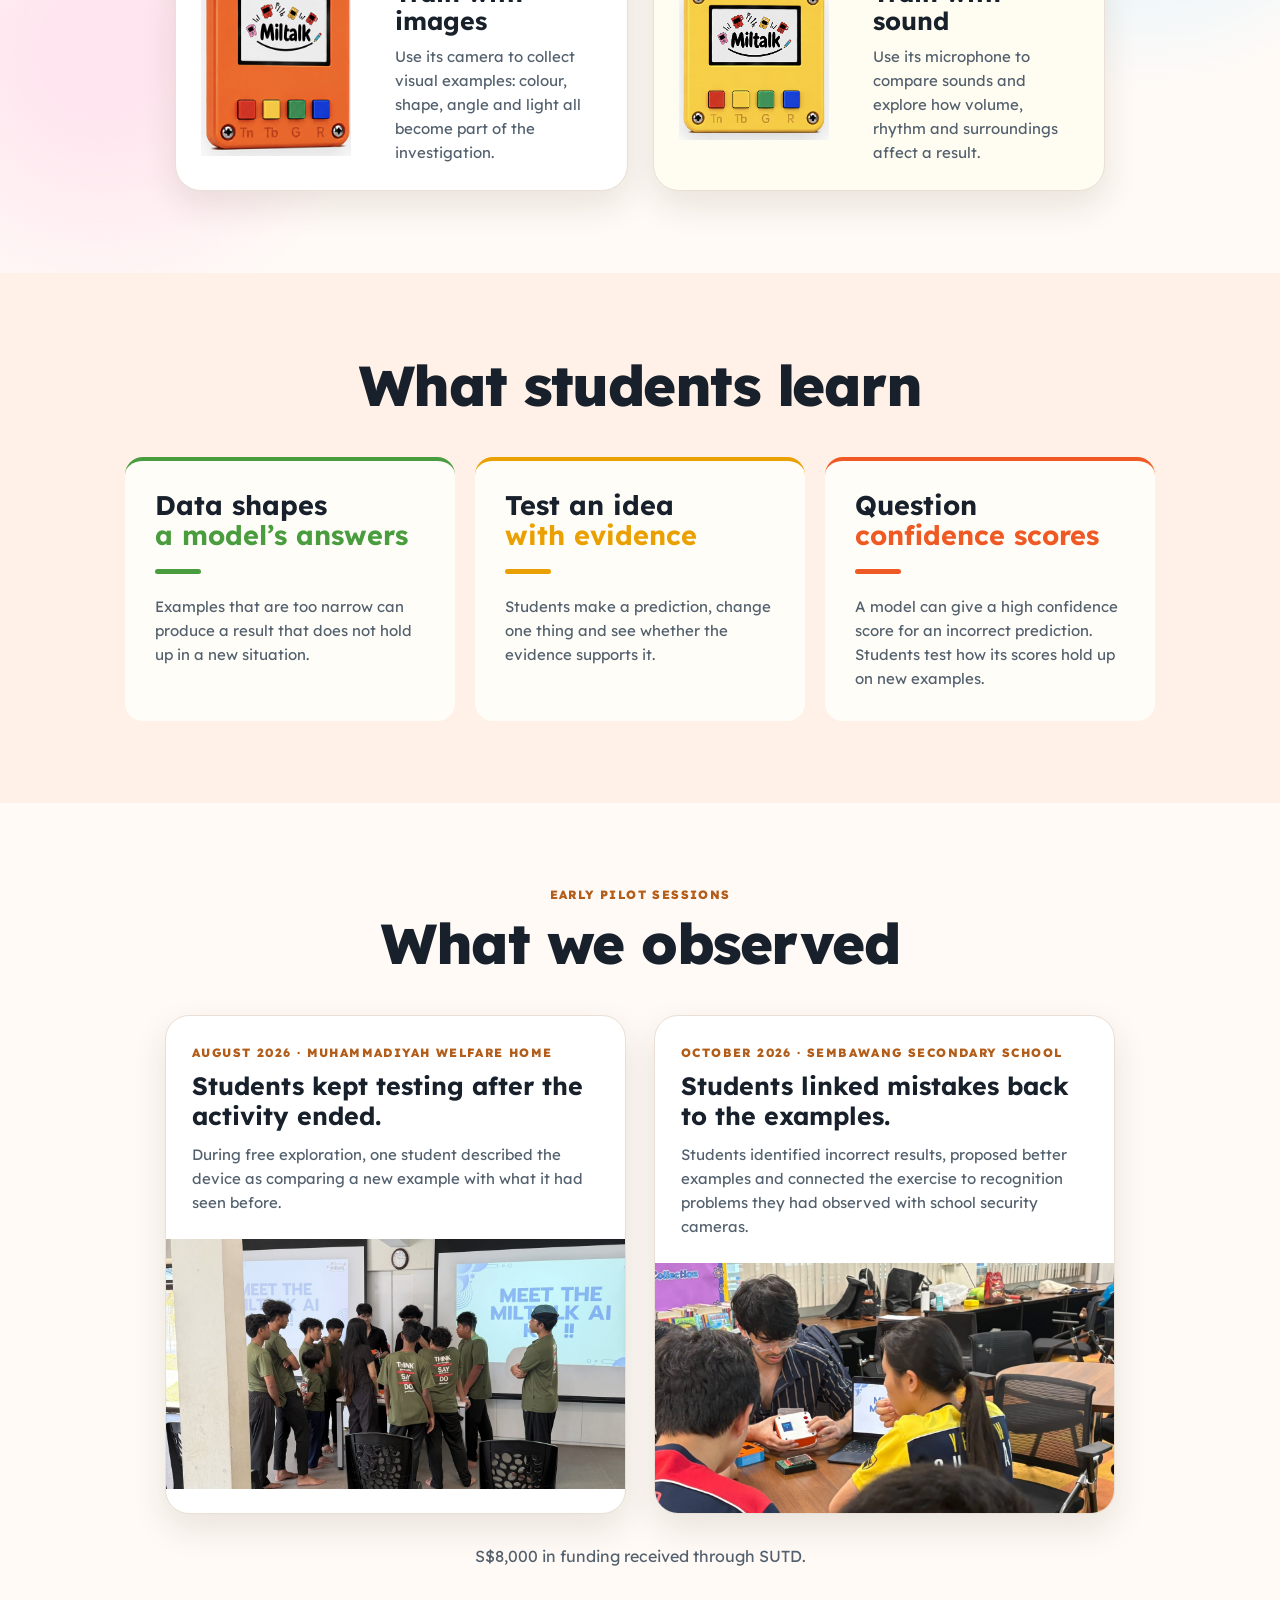
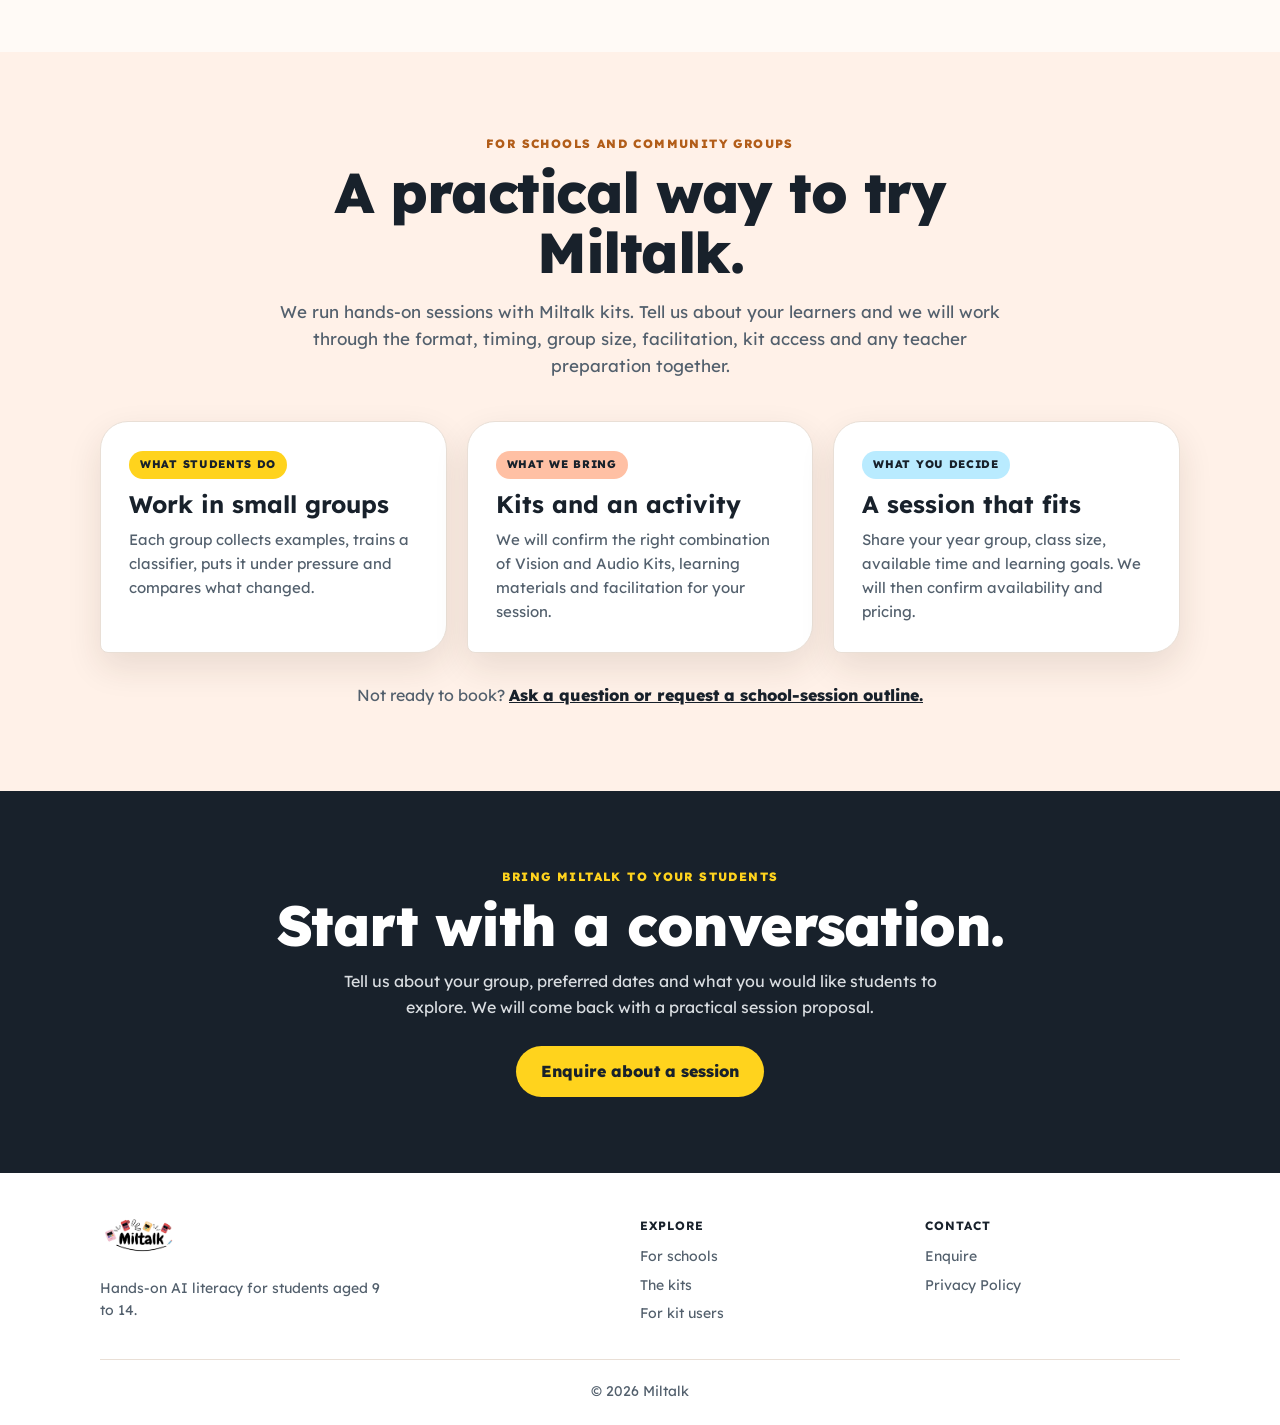
==== commit c2feefb0: "Explain Miltalk and classification with clearer homepage copy" ====
--- a/landing_page_frontend/index.html
+++ b/landing_page_frontend/index.html
@@ -10,27 +10,19 @@
   <link rel="preconnect" href="https://fonts.gstatic.com" crossorigin>
   <link href="https://fonts.googleapis.com/css2?family=Baloo+2:wght@700;800&family=Lexend:wght@300;400;500;600;700;800&family=Sour+Gummy:wght@400..800&display=swap" rel="stylesheet">
   <link rel="stylesheet" href="home.css?v=26">
-  <link rel="stylesheet" href="site.css?v=1">
+  <link rel="stylesheet" href="site.css?v=2">
 </head>
 <body>
-  <nav class="site-nav" aria-label="Main navigation"><div class="nav-shell"><a class="home-link" href="index.html" aria-current="page">Home</a><ul class="nav-links" id="site-links"><li><a href="index.html#schools">For schools</a></li><li><a href="index.html#kits">The kits</a></li><li><a href="about.html">For kit users</a></li><li><a class="nav-cta" href="contact.html">Enquire</a></li></ul><button class="menu-toggle" aria-label="Open menu" aria-expanded="false" aria-controls="site-links">☰</button></div></nav>
+  <nav class="site-nav" aria-label="Main navigation"><div class="nav-shell"><ul class="nav-links" id="site-links"><li><a href="index.html#schools">For schools</a></li><li><a href="index.html#kits">The kits</a></li><li><a href="about.html">For kit users</a></li><li><a class="nav-cta" href="contact.html">Enquire</a></li></ul><button class="menu-toggle" aria-label="Open menu" aria-expanded="false" aria-controls="site-links">☰</button></div></nav>
   <main>
     <section class="hero product-hero">
-      <div class="section-head reveal"><p class="brand-tagline">Teach a machine how to think</p><p class="eyebrow">Hands-on AI literacy for ages 12–15</p><h1>Students teach it. <span class="hl">Then make it fail.</span></h1><p>Miltalk comes in two handheld kits: the Vision Kit learns from pictures, and the Audio Kit learns from sounds. Students teach their kit to recognise two categories, test it with new examples and improve the training data when it makes a mistake.</p><div class="hero-ctas"><a class="btn btn-primary" href="#schools">Plan a school session</a><a class="btn btn-secondary" href="about.html#experiments">See an experiment</a></div></div>
+      <div class="section-head reveal"><h1>Teach your machine <span class="hl">how to think.</span></h1><p class="eyebrow hero-age">Hands-on AI literacy for kids aged 9–14</p><h2 class="hero-definition">What is Miltalk?</h2><p>Miltalk is a handheld AI learning kit that children teach using their own examples. The Vision Kit has a camera for pictures. The Audio Kit has a microphone for sounds. Children choose two categories, collect examples and teach the kit to tell them apart.</p><div class="hero-ctas"><a class="btn btn-primary" href="#schools">Plan a school session</a><a class="btn btn-secondary" href="about.html#experiments">See an experiment</a></div></div>
       <div class="hero-art"><img src="miltalk-hero.webp" width="3784" height="2410" fetchpriority="high" alt="Miltalk brand artwork with four colourful learning kits"></div>
     </section>
-    <section class="impact-strip" aria-label="Miltalk so far"><div class="impact-heading"><span class="impact-spark" aria-hidden="true">✳</span><p>Small kits.<br>Growing impact.</p></div><div class="impact-stat"><strong>50</strong><span>children reached</span></div><div class="impact-stat"><strong>3</strong><span>schools piloted</span></div><div class="impact-stat"><strong>S$8k</strong><span>funding received</span></div></section>
-    <section class="section alt" id="schools">
-      <div class="section-head reveal"><p class="eyebrow">For schools and community groups</p><h2>A practical way to try Miltalk.</h2><p>We run hands-on sessions with Miltalk kits. Tell us about your learners and we will work through the format, timing, group size, facilitation, kit access and any teacher preparation together.</p></div>
-      <div class="cards school-offer">
-        <article class="card reveal"><span class="card-sticker">What students do</span><h3>Work in small groups</h3><p>Each group collects examples, trains a classifier, puts it under pressure and compares what changed.</p></article>
-        <article class="card reveal"><span class="card-sticker coral">What we bring</span><h3>Kits and an activity</h3><p>We will confirm the right combination of Vision and Audio Kits, learning materials and facilitation for your session.</p></article>
-        <article class="card reveal"><span class="card-sticker blue-sticker">What you decide</span><h3>A session that fits</h3><p>Share your year group, class size, available time and learning goals. We will then confirm availability and pricing.</p></article>
-      </div>
-      <p class="offer-note reveal">Not ready to book? <a href="contact.html">Ask a question or request a school-session outline.</a></p>
-    </section>
+    <section class="impact-strip" aria-label="Miltalk so far"><div class="impact-heading"><p>Miltalk so far</p></div><div class="impact-stat"><strong>50</strong><span>children reached</span></div><div class="impact-stat"><strong>3</strong><span>schools piloted</span></div><div class="impact-stat"><strong>S$8k</strong><span>funding received</span></div></section>
+    <section class="section purpose-section" id="why"><div class="section-head reveal"><h2>Why we started Miltalk</h2><p>Children encounter AI in their apps, classrooms and everyday lives. We started Miltalk to help them understand how a machine learns from data. By teaching a kit themselves, they can see how their examples shape its answers and why those answers need checking.</p></div><div class="purpose-note reveal"><h3>Why teach classification?</h3><p>Classification means predicting which category something belongs to. It is one of the tasks used in AI. Learning it gives children a concrete way to investigate training data, recognise mistakes and test whether a model works on something new.</p></div></section>
     <section class="section" id="demo">
-      <div class="section-head reveal"><p class="eyebrow">The learning loop</p><h2>Cause a mistake. Investigate it. Improve it.</h2><p>Students run a short experiment, watch the results and change the examples themselves.</p></div>
+      <div class="section-head reveal"><h2>How it works</h2><p>Children teach classification by doing it. For example, they label pictures as recyclable or non-recyclable, then show the kit a new object. If its prediction is wrong, they look at the training examples, add better ones and test again.</p></div>
       <div class="cards learning-loop">
         <article class="card reveal"><span class="step-number">1</span><h3>Train</h3><p>Give the kit examples for two categories.</p></article>
         <article class="card reveal"><span class="step-number">2</span><h3>Test</h3><p>Try an example it has not seen before.</p></article>
@@ -39,8 +31,16 @@
       </div>
       <p class="section-callout reveal">A score can be high and still be wrong. Students learn to check each prediction against what actually happened.</p>
     </section>
+    <section class="section alt everyday-ai" id="everyday-ai">
+      <div class="section-head reveal"><h2>Where you see classification</h2><p>Recognising a category is useful in many familiar AI features. Miltalk lets children explore that idea with a model they train themselves.</p></div>
+      <div class="cards">
+        <article class="card reveal"><span class="card-sticker">Messages</span><h3>Spam filters</h3><p>A classifier predicts whether an email belongs in spam by finding patterns in the message.</p><a class="example-source" href="https://developers.google.com/machine-learning/crash-course/classification" target="_blank" rel="noopener noreferrer">How classification works ↗</a></article>
+        <article class="card reveal"><span class="card-sticker blue-sticker">Pictures</span><h3>Photo labels</h3><p>Image classifiers can attach labels such as &ldquo;cat&rdquo;, &ldquo;dog&rdquo; or &ldquo;flower&rdquo; to a photo. Google&rsquo;s ML Kit is one example.</p><a class="example-source" href="https://developers.google.com/ml-kit/vision/image-labeling" target="_blank" rel="noopener noreferrer">See Google&rsquo;s image labelling ↗</a></article>
+        <article class="card reveal"><span class="card-sticker coral">Sounds</span><h3>Keyword recognition</h3><p>A small speech model can classify a short recording as &ldquo;yes&rdquo;, &ldquo;no&rdquo; or another sound. This is a simple example of recognising spoken commands.</p><a class="example-source" href="https://github.com/tensorflow/tflite-micro/tree/main/tensorflow/lite/micro/examples/micro_speech" target="_blank" rel="noopener noreferrer">See TensorFlow&rsquo;s speech example ↗</a></article>
+      </div>
+    </section>
     <section class="section playful-section" id="kits">
-      <div class="section-head reveal"><p class="eyebrow">Choose the input</p><h2>Two kits. One shared learning loop.</h2></div>
+      <div class="section-head reveal"><h2>Learn with pictures and sounds</h2><p>Both kits let children collect examples, train a model and test its predictions.</p></div>
       <div class="kit-summary">
         <article class="kit-summary-card reveal"><img src="vision-kit-front.webp" width="780" height="1020" loading="lazy" alt="Miltalk Vision Kit"><div><p class="eyebrow">Miltalk Vision Kit</p><h3>Train with images</h3><p>Use its camera to collect visual examples: colour, shape, angle and light all become part of the investigation.</p></div></article>
         <article class="kit-summary-card reveal"><img src="audio-kit.webp" width="1030" height="1130" loading="lazy" alt="Miltalk Audio Kit"><div><p class="eyebrow">Miltalk Audio Kit</p><h3>Train with sound</h3><p>Use its microphone to compare sounds and explore how volume, rhythm and surroundings affect a result.</p></div></article>
@@ -55,16 +55,25 @@
       </div>
     </section>
     <section class="section" id="evidence">
-      <div class="section-head reveal"><p class="eyebrow">Early pilots</p><h2>What happened in the room.</h2></div>
+      <div class="section-head reveal"><p class="eyebrow">Early pilot sessions</p><h2>What we observed</h2></div>
       <div class="evidence-grid">
         <article class="evidence-card reveal"><p class="eyebrow">August 2026 · Muhammadiyah Welfare Home</p><h3>Students kept testing after the activity ended.</h3><p>During free exploration, one student described the device as comparing a new example with what it had seen before.</p><img src="traction-1.jpg" width="1400" height="1866" loading="lazy" alt="Students at a Muhammadiyah Welfare Home Miltalk pilot"></article>
         <article class="evidence-card reveal"><p class="eyebrow">October 2026 · Sembawang Secondary School</p><h3>Students linked mistakes back to the examples.</h3><p>Students identified incorrect results, proposed better examples and connected the exercise to recognition problems they had observed with school security cameras.</p><img src="traction-4.jpg" width="1400" height="1050" loading="lazy" alt="Students using a Miltalk Vision Kit at Sembawang Secondary School"></article>
       </div>
       <p class="evidence-note reveal">S$8,000 in funding received through SUTD.</p>
     </section>
+    <section class="section alt" id="schools">
+      <div class="section-head reveal"><p class="eyebrow">For schools and community groups</p><h2>A practical way to try Miltalk.</h2><p>We run hands-on sessions with Miltalk kits. Tell us about your learners and we will work through the format, timing, group size, facilitation, kit access and any teacher preparation together.</p></div>
+      <div class="cards school-offer">
+        <article class="card reveal"><span class="card-sticker">What students do</span><h3>Work in small groups</h3><p>Each group collects examples, trains a classifier, puts it under pressure and compares what changed.</p></article>
+        <article class="card reveal"><span class="card-sticker coral">What we bring</span><h3>Kits and an activity</h3><p>We will confirm the right combination of Vision and Audio Kits, learning materials and facilitation for your session.</p></article>
+        <article class="card reveal"><span class="card-sticker blue-sticker">What you decide</span><h3>A session that fits</h3><p>Share your year group, class size, available time and learning goals. We will then confirm availability and pricing.</p></article>
+      </div>
+      <p class="offer-note reveal">Not ready to book? <a href="contact.html">Ask a question or request a school-session outline.</a></p>
+    </section>
     <section class="cta"><p class="eyebrow">Bring Miltalk to your students</p><h2>Start with a conversation.</h2><p>Tell us about your group, preferred dates and what you would like students to explore. We will come back with a practical session proposal.</p><a href="contact.html">Enquire about a session</a></section>
   </main>
-  <footer class="site-footer"><div class="footer-grid"><div class="footer-about"><a href="index.html" class="logo"><img src="logo-clear.png" alt="Miltalk"></a><p>Hands-on AI literacy for students aged 12 to 15.</p></div><div class="footer-col"><h5>Explore</h5><a href="#schools">For schools</a><a href="#kits">The kits</a><a href="about.html">For kit users</a></div><div class="footer-col"><h5>Contact</h5><a href="contact.html">Enquire</a><a href="privacy.html">Privacy Policy</a></div></div><div class="footer-bottom">© <span data-year>2026</span> Miltalk</div></footer>
+  <footer class="site-footer"><div class="footer-grid"><div class="footer-about"><a href="index.html" class="logo"><img src="logo-clear.png" alt="Miltalk"></a><p>Hands-on AI literacy for students aged 9 to 14.</p></div><div class="footer-col"><h5>Explore</h5><a href="#schools">For schools</a><a href="#kits">The kits</a><a href="about.html">For kit users</a></div><div class="footer-col"><h5>Contact</h5><a href="contact.html">Enquire</a><a href="privacy.html">Privacy Policy</a></div></div><div class="footer-bottom">© <span data-year>2026</span> Miltalk</div></footer>
   <script src="main.js"></script>
 <script src="site.js?v=1"></script></body>
 </html>
--- a/landing_page_frontend/site.css
+++ b/landing_page_frontend/site.css
@@ -5,7 +5,7 @@
 @media(max-width:650px){.training-item{height:95px;width:66px}}
 html{scroll-padding-top:88px}
 .site-nav{position:fixed;inset:0 0 auto;z-index:100;width:100%;height:70px;min-height:70px;padding:0 6%;margin:0;background:rgba(255,250,246,.96);border:0;border-bottom:1px solid #e9dfd6;backdrop-filter:blur(14px);box-shadow:none;font-family:'Lexend',system-ui,sans-serif}
-.site-nav .nav-shell{width:100%;max-width:1280px;height:100%;margin:0 auto;display:flex;align-items:center;justify-content:space-between;gap:24px}
+.site-nav .nav-shell{width:100%;max-width:1280px;height:100%;margin:0 auto;display:flex;align-items:center;justify-content:flex-end;gap:24px}
 .site-nav .home-link{color:#53606d;font-size:14px;font-weight:600;text-decoration:none;letter-spacing:0}
 .site-nav .nav-links{position:static;display:flex;flex-direction:row;align-items:center;gap:25px;list-style:none;width:auto;margin:0;padding:0;background:transparent;border:0;box-shadow:none;transform:none}
 .site-nav .nav-links a{display:block;padding:0;color:#18212b;font-family:'Lexend',system-ui,sans-serif;font-size:14px;line-height:1.6;font-weight:700;letter-spacing:0;text-transform:none;text-decoration:none;border:0;background:none;border-radius:0;box-shadow:none;transform:none;transition:color .2s}
@@ -15,7 +15,14 @@
 .site-nav + .page-header{padding-top:122px}
 .site-nav + .auth-wrap{padding-top:122px}
 .site-nav .menu-toggle{display:none;padding:0;border:0;color:#18212b;background:none;font-size:25px;cursor:pointer}
-.brand-tagline{font-size:clamp(18px,2vw,24px)!important;font-weight:700;color:#d85b39!important;margin:0 0 12px!important;line-height:1.3}
+.product-hero .hero-age{margin:20px 0 28px;font-size:12px;color:#b25d19}
+.product-hero .hero-definition{font-size:20px;letter-spacing:-.3px;line-height:1.3}
+.product-hero .section-head>.hero-definition+p{margin-top:10px}
+.purpose-section .section-head{margin-bottom:25px}
+.purpose-note{max-width:750px;padding:25px 28px;margin:0 auto;border-left:4px solid #55b6ed;background:#edf7fb;border-radius:0 18px 18px 0}
+.purpose-note h3{font-size:22px;margin-bottom:10px}.purpose-note p{font-size:16px;color:#53606d}
+.example-source{display:inline-block;margin-top:18px;font-size:12px;font-weight:600;color:#18212b;text-underline-offset:4px}
+@media(max-width:800px){.purpose-note{margin:0 25px}}
 .impact-strip{display:grid;grid-template-columns:1.1fr 1fr 1fr 1fr;align-items:center;max-width:1280px;margin:0 auto 48px;padding:28px 4%;border-top:1px solid #e9dfd6;border-bottom:1px solid #e9dfd6;gap:24px}
 .impact-heading{display:flex;gap:15px;align-items:center;font-weight:700;line-height:1.3}.impact-spark{display:block;font-size:57px;color:#d85b39;animation:impact-turn 16s linear infinite}.impact-stat{padding-left:24px;border-left:1px solid #ddd3ca}.impact-stat strong{display:block;font-size:clamp(32px,4vw,50px);line-height:1.2;letter-spacing:-2px}.impact-stat span{display:block;font-size:13px;color:#53606d;margin-top:6px}
 @keyframes impact-turn{to{transform:rotate(360deg)}}
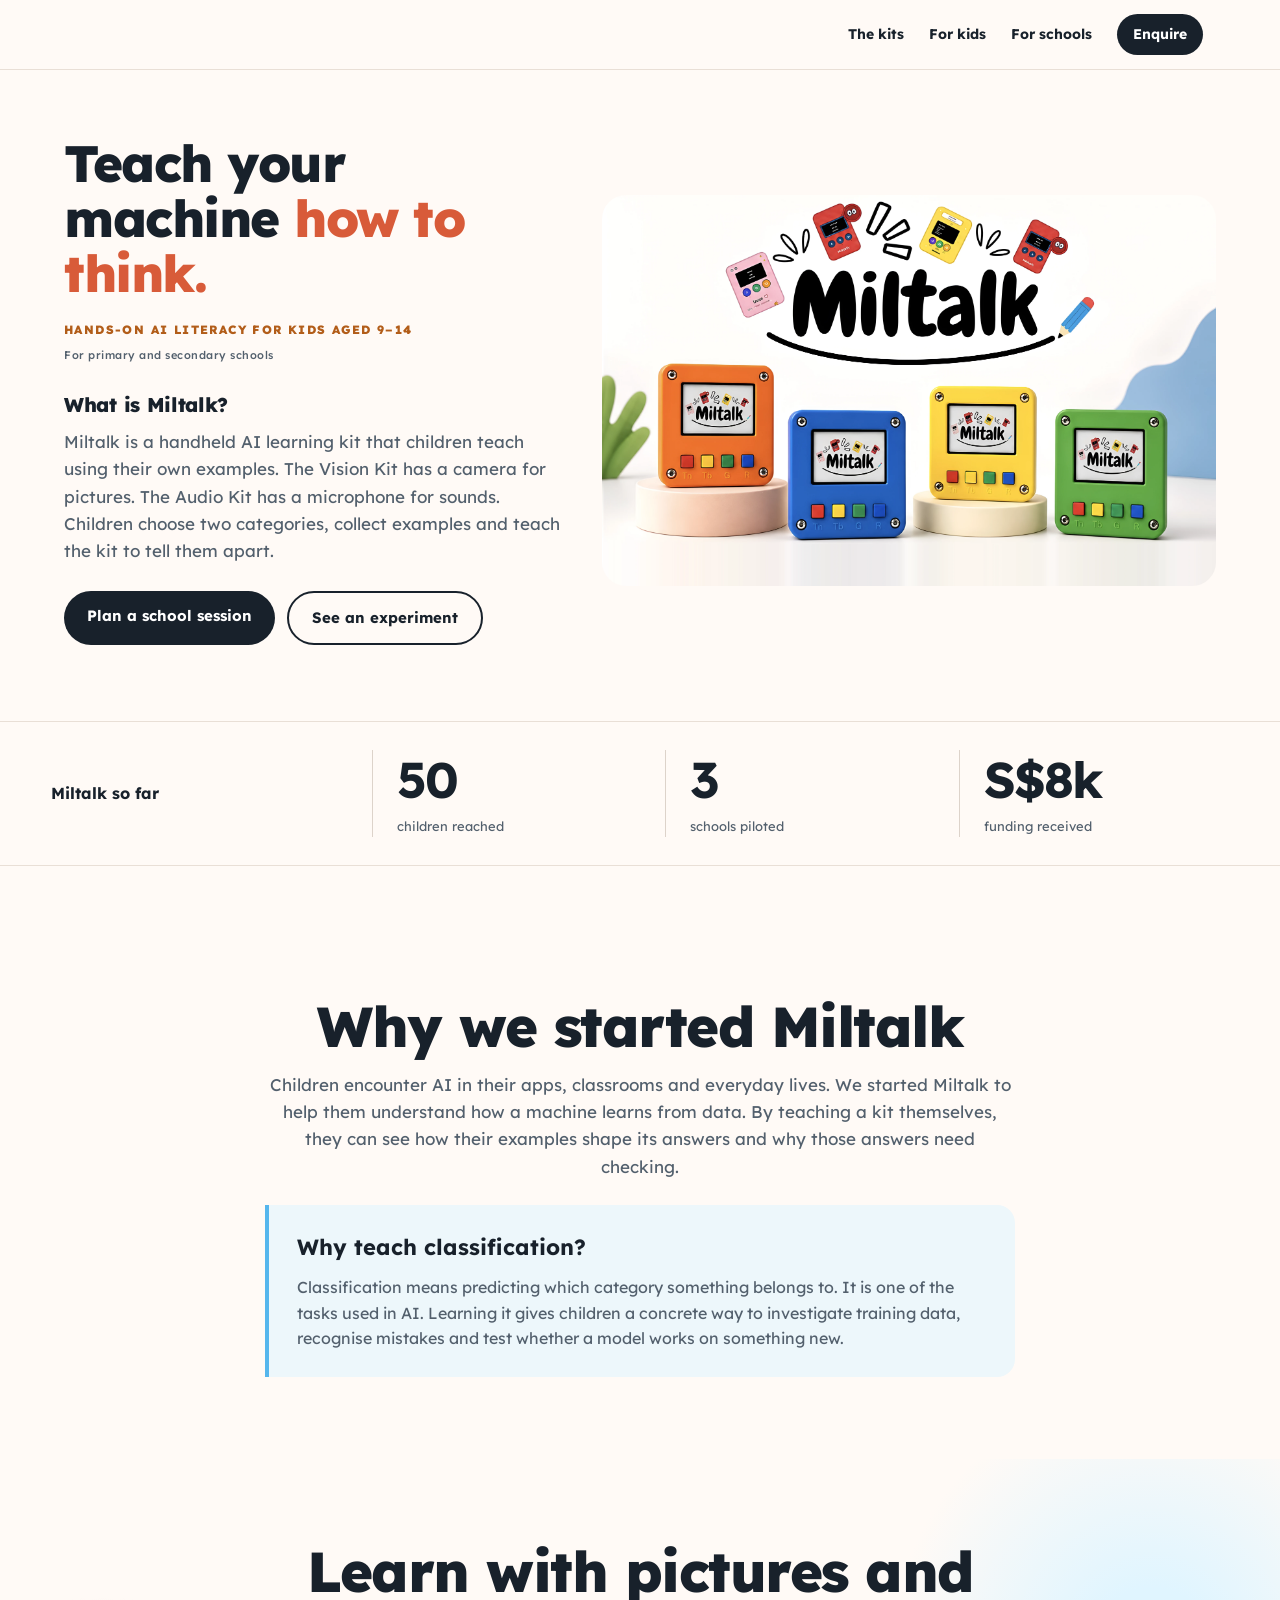
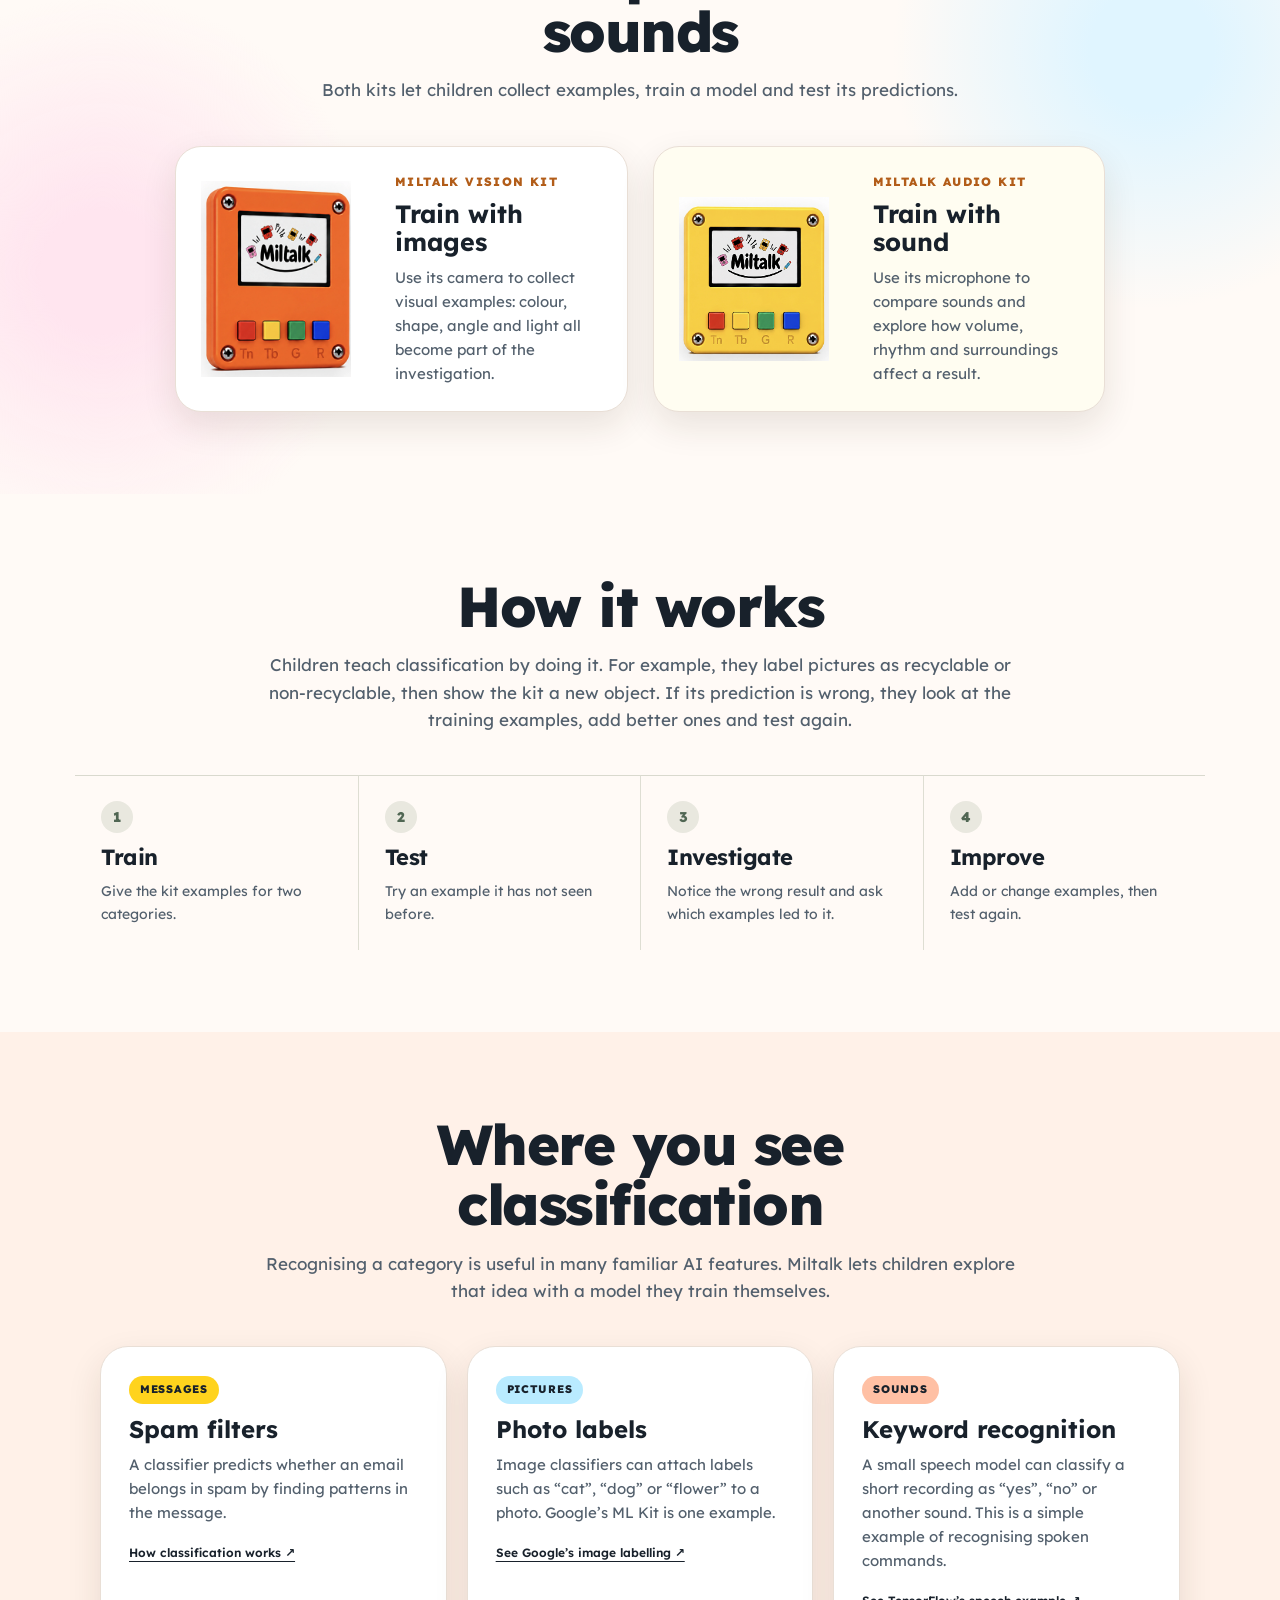
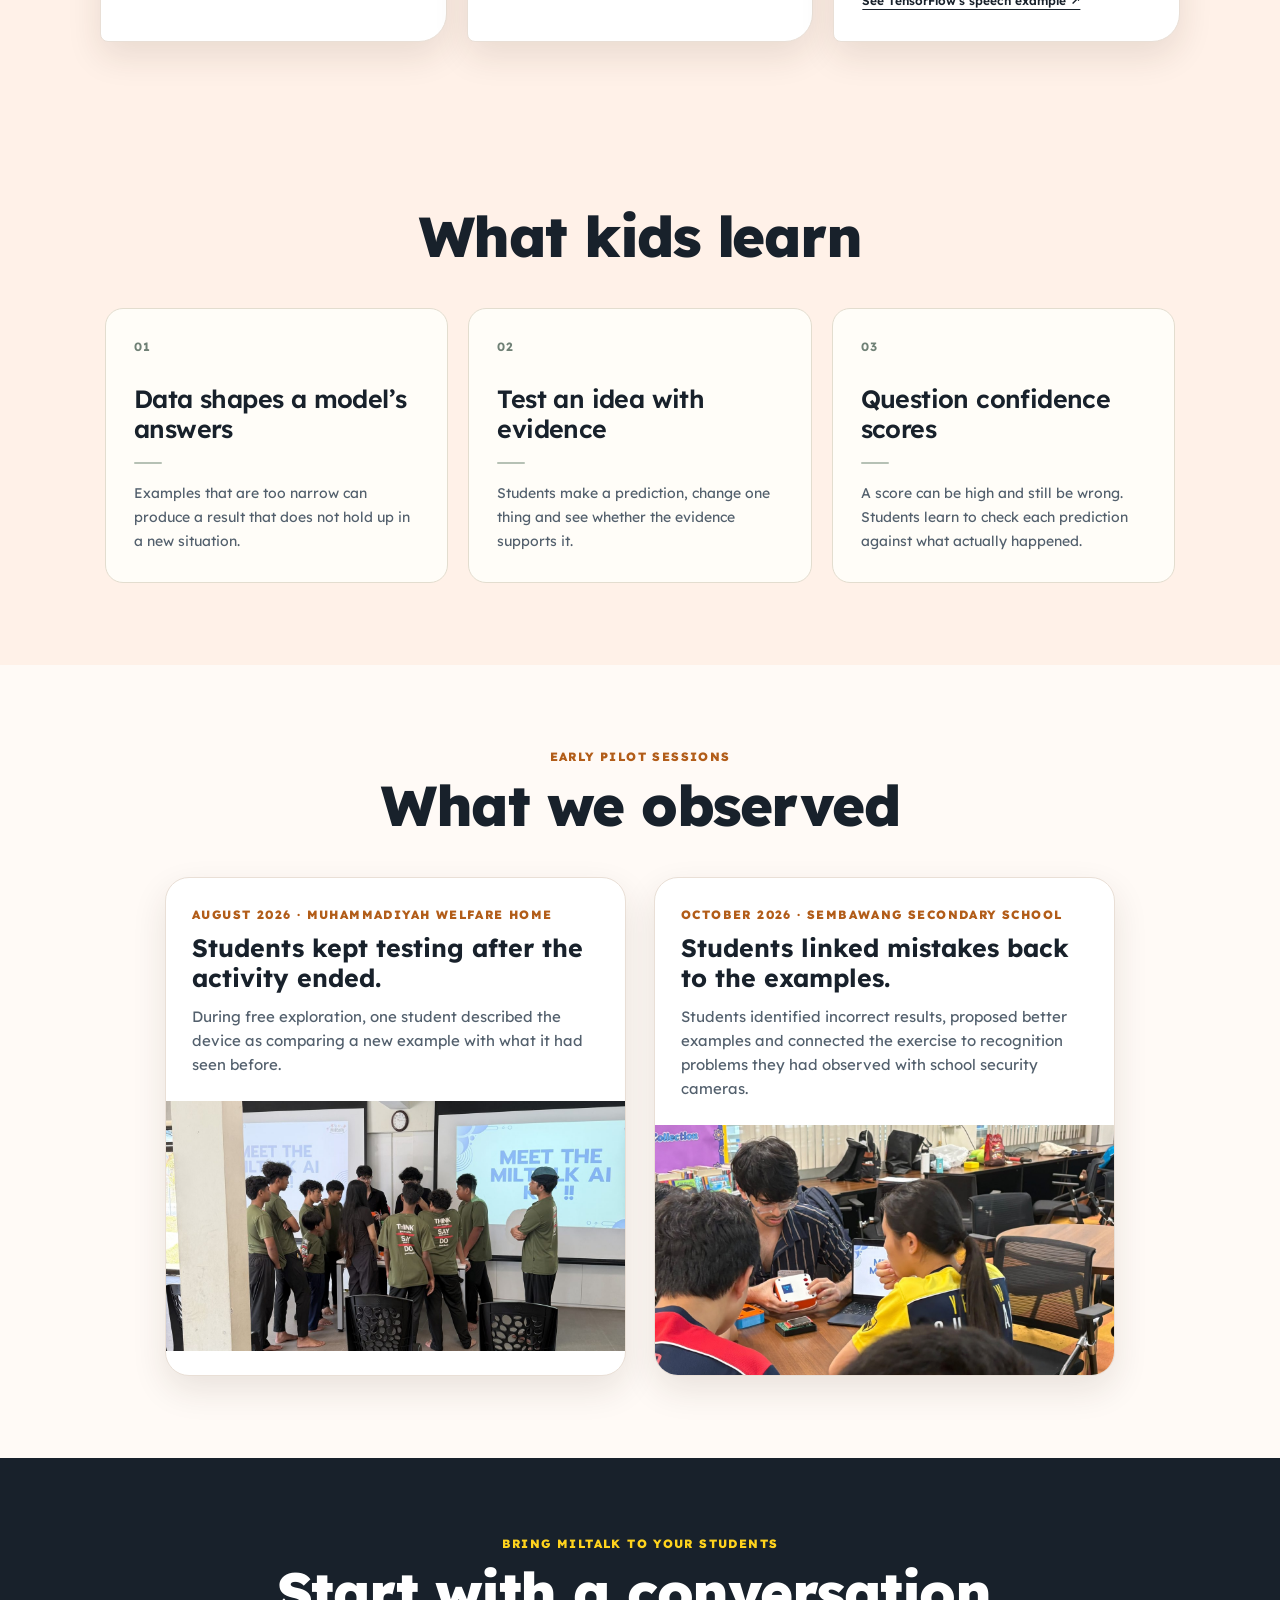
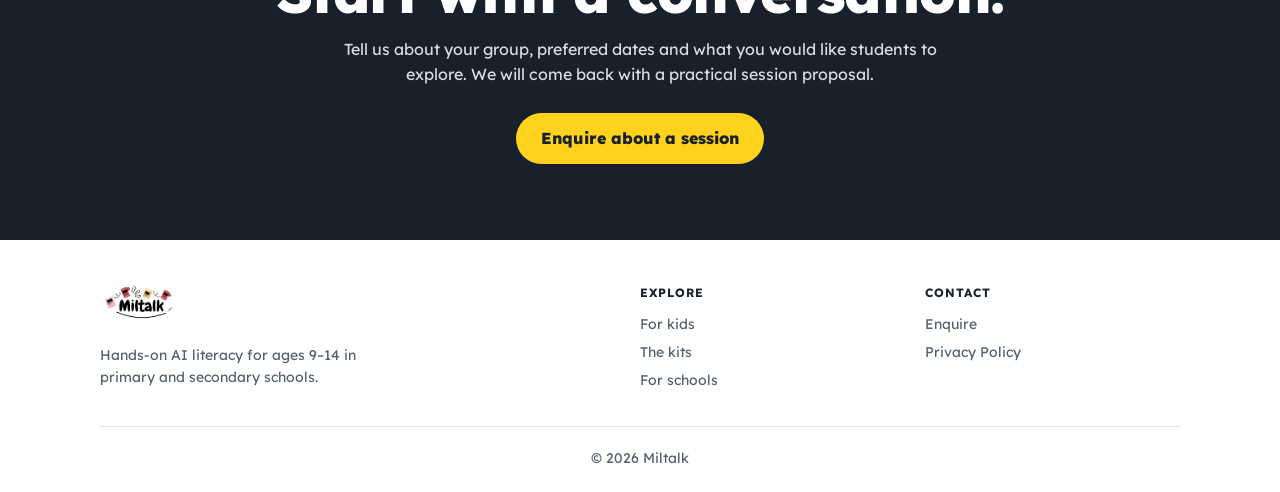
==== commit 80c30735: "Rebuild sorting animation and reorganize school session content" ====
--- a/landing_page_frontend/index.html
+++ b/landing_page_frontend/index.html
@@ -10,17 +10,24 @@
   <link rel="preconnect" href="https://fonts.gstatic.com" crossorigin>
   <link href="https://fonts.googleapis.com/css2?family=Baloo+2:wght@700;800&family=Lexend:wght@300;400;500;600;700;800&family=Sour+Gummy:wght@400..800&display=swap" rel="stylesheet">
   <link rel="stylesheet" href="home.css?v=26">
-  <link rel="stylesheet" href="site.css?v=2">
-</head>
+  <link rel="stylesheet" href="site.css?v=3">
+<link rel="stylesheet" href="sorter.css?v=1"></head>
 <body>
-  <nav class="site-nav" aria-label="Main navigation"><div class="nav-shell"><ul class="nav-links" id="site-links"><li><a href="index.html#schools">For schools</a></li><li><a href="index.html#kits">The kits</a></li><li><a href="about.html">For kit users</a></li><li><a class="nav-cta" href="contact.html">Enquire</a></li></ul><button class="menu-toggle" aria-label="Open menu" aria-expanded="false" aria-controls="site-links">☰</button></div></nav>
+  <nav class="site-nav" aria-label="Main navigation"><div class="nav-shell"><ul class="nav-links" id="site-links"><li><a href="index.html#kits">The kits</a></li><li><a href="index.html#learn">For kids</a></li><li><a href="about.html">For schools</a></li><li><a class="nav-cta" href="contact.html">Enquire</a></li></ul><button class="menu-toggle" aria-label="Open menu" aria-expanded="false" aria-controls="site-links">☰</button></div></nav>
   <main>
     <section class="hero product-hero">
-      <div class="section-head reveal"><h1>Teach your machine <span class="hl">how to think.</span></h1><p class="eyebrow hero-age">Hands-on AI literacy for kids aged 9–14</p><h2 class="hero-definition">What is Miltalk?</h2><p>Miltalk is a handheld AI learning kit that children teach using their own examples. The Vision Kit has a camera for pictures. The Audio Kit has a microphone for sounds. Children choose two categories, collect examples and teach the kit to tell them apart.</p><div class="hero-ctas"><a class="btn btn-primary" href="#schools">Plan a school session</a><a class="btn btn-secondary" href="about.html#experiments">See an experiment</a></div></div>
+      <div class="section-head reveal"><h1>Teach your machine <span class="hl">how to think.</span></h1><p class="eyebrow hero-age">Hands-on AI literacy for kids aged 9–14<br><span class="school-age">For primary and secondary schools</span></p><h2 class="hero-definition">What is Miltalk?</h2><p>Miltalk is a handheld AI learning kit that children teach using their own examples. The Vision Kit has a camera for pictures. The Audio Kit has a microphone for sounds. Children choose two categories, collect examples and teach the kit to tell them apart.</p><div class="hero-ctas"><a class="btn btn-primary" href="about.html#schools">Plan a school session</a><a class="btn btn-secondary" href="about.html#experiments">See an experiment</a></div></div>
       <div class="hero-art"><img src="miltalk-hero.webp" width="3784" height="2410" fetchpriority="high" alt="Miltalk brand artwork with four colourful learning kits"></div>
     </section>
     <section class="impact-strip" aria-label="Miltalk so far"><div class="impact-heading"><p>Miltalk so far</p></div><div class="impact-stat"><strong>50</strong><span>children reached</span></div><div class="impact-stat"><strong>3</strong><span>schools piloted</span></div><div class="impact-stat"><strong>S$8k</strong><span>funding received</span></div></section>
     <section class="section purpose-section" id="why"><div class="section-head reveal"><h2>Why we started Miltalk</h2><p>Children encounter AI in their apps, classrooms and everyday lives. We started Miltalk to help them understand how a machine learns from data. By teaching a kit themselves, they can see how their examples shape its answers and why those answers need checking.</p></div><div class="purpose-note reveal"><h3>Why teach classification?</h3><p>Classification means predicting which category something belongs to. It is one of the tasks used in AI. Learning it gives children a concrete way to investigate training data, recognise mistakes and test whether a model works on something new.</p></div></section>
+    <section class="section playful-section" id="kits">
+      <div class="section-head reveal"><h2>Learn with pictures and sounds</h2><p>Both kits let children collect examples, train a model and test its predictions.</p></div>
+      <div class="kit-summary">
+        <article class="kit-summary-card reveal"><img src="vision-kit-front.webp" width="780" height="1020" loading="lazy" alt="Miltalk Vision Kit"><div><p class="eyebrow">Miltalk Vision Kit</p><h3>Train with images</h3><p>Use its camera to collect visual examples: colour, shape, angle and light all become part of the investigation.</p></div></article>
+        <article class="kit-summary-card reveal"><img src="audio-kit.webp" width="1030" height="1130" loading="lazy" alt="Miltalk Audio Kit"><div><p class="eyebrow">Miltalk Audio Kit</p><h3>Train with sound</h3><p>Use its microphone to compare sounds and explore how volume, rhythm and surroundings affect a result.</p></div></article>
+      </div>
+    </section>
     <section class="section" id="demo">
       <div class="section-head reveal"><h2>How it works</h2><p>Children teach classification by doing it. For example, they label pictures as recyclable or non-recyclable, then show the kit a new object. If its prediction is wrong, they look at the training examples, add better ones and test again.</p></div>
       <div class="cards learning-loop">
@@ -29,7 +36,6 @@
         <article class="card reveal"><span class="step-number">3</span><h3>Investigate</h3><p>Notice the wrong result and ask which examples led to it.</p></article>
         <article class="card reveal"><span class="step-number">4</span><h3>Improve</h3><p>Add or change examples, then test again.</p></article>
       </div>
-      <p class="section-callout reveal">A score can be high and still be wrong. Students learn to check each prediction against what actually happened.</p>
     </section>
     <section class="section alt everyday-ai" id="everyday-ai">
       <div class="section-head reveal"><h2>Where you see classification</h2><p>Recognising a category is useful in many familiar AI features. Miltalk lets children explore that idea with a model they train themselves.</p></div>
@@ -39,19 +45,12 @@
         <article class="card reveal"><span class="card-sticker coral">Sounds</span><h3>Keyword recognition</h3><p>A small speech model can classify a short recording as &ldquo;yes&rdquo;, &ldquo;no&rdquo; or another sound. This is a simple example of recognising spoken commands.</p><a class="example-source" href="https://github.com/tensorflow/tflite-micro/tree/main/tensorflow/lite/micro/examples/micro_speech" target="_blank" rel="noopener noreferrer">See TensorFlow&rsquo;s speech example ↗</a></article>
       </div>
     </section>
-    <section class="section playful-section" id="kits">
-      <div class="section-head reveal"><h2>Learn with pictures and sounds</h2><p>Both kits let children collect examples, train a model and test its predictions.</p></div>
-      <div class="kit-summary">
-        <article class="kit-summary-card reveal"><img src="vision-kit-front.webp" width="780" height="1020" loading="lazy" alt="Miltalk Vision Kit"><div><p class="eyebrow">Miltalk Vision Kit</p><h3>Train with images</h3><p>Use its camera to collect visual examples: colour, shape, angle and light all become part of the investigation.</p></div></article>
-        <article class="kit-summary-card reveal"><img src="audio-kit.webp" width="1030" height="1130" loading="lazy" alt="Miltalk Audio Kit"><div><p class="eyebrow">Miltalk Audio Kit</p><h3>Train with sound</h3><p>Use its microphone to compare sounds and explore how volume, rhythm and surroundings affect a result.</p></div></article>
-      </div>
-    </section>
     <section class="section alt" id="learn">
-      <div class="section-head reveal"><h2>What students learn</h2></div>
-      <div class="cards learn-cards">
+      <div class="section-head reveal"><h2>What kids learn</h2></div>
+      <div class="cards learn-cards outcomes">
         <article class="intro-card leaf reveal"><h3><span class="l1">Data shapes</span><span class="l2">a model&rsquo;s answers</span></h3><span class="rule"></span><p class="card-lead">Examples that are too narrow can produce a result that does not hold up in a new situation.</p></article>
         <article class="intro-card sun reveal"><h3><span class="l1">Test an idea</span><span class="l2">with evidence</span></h3><span class="rule"></span><p class="card-lead">Students make a prediction, change one thing and see whether the evidence supports it.</p></article>
-        <article class="intro-card coral reveal"><h3><span class="l1">Question</span><span class="l2">confidence scores</span></h3><span class="rule"></span><p class="card-lead">A model can give a high confidence score for an incorrect prediction. Students test how its scores hold up on new examples.</p></article>
+        <article class="intro-card coral reveal"><h3><span class="l1">Question</span><span class="l2">confidence scores</span></h3><span class="rule"></span><p class="card-lead">A score can be high and still be wrong. Students learn to check each prediction against what actually happened.</p></article>
       </div>
     </section>
     <section class="section" id="evidence">
@@ -60,20 +59,10 @@
         <article class="evidence-card reveal"><p class="eyebrow">August 2026 · Muhammadiyah Welfare Home</p><h3>Students kept testing after the activity ended.</h3><p>During free exploration, one student described the device as comparing a new example with what it had seen before.</p><img src="traction-1.jpg" width="1400" height="1866" loading="lazy" alt="Students at a Muhammadiyah Welfare Home Miltalk pilot"></article>
         <article class="evidence-card reveal"><p class="eyebrow">October 2026 · Sembawang Secondary School</p><h3>Students linked mistakes back to the examples.</h3><p>Students identified incorrect results, proposed better examples and connected the exercise to recognition problems they had observed with school security cameras.</p><img src="traction-4.jpg" width="1400" height="1050" loading="lazy" alt="Students using a Miltalk Vision Kit at Sembawang Secondary School"></article>
       </div>
-      <p class="evidence-note reveal">S$8,000 in funding received through SUTD.</p>
-    </section>
-    <section class="section alt" id="schools">
-      <div class="section-head reveal"><p class="eyebrow">For schools and community groups</p><h2>A practical way to try Miltalk.</h2><p>We run hands-on sessions with Miltalk kits. Tell us about your learners and we will work through the format, timing, group size, facilitation, kit access and any teacher preparation together.</p></div>
-      <div class="cards school-offer">
-        <article class="card reveal"><span class="card-sticker">What students do</span><h3>Work in small groups</h3><p>Each group collects examples, trains a classifier, puts it under pressure and compares what changed.</p></article>
-        <article class="card reveal"><span class="card-sticker coral">What we bring</span><h3>Kits and an activity</h3><p>We will confirm the right combination of Vision and Audio Kits, learning materials and facilitation for your session.</p></article>
-        <article class="card reveal"><span class="card-sticker blue-sticker">What you decide</span><h3>A session that fits</h3><p>Share your year group, class size, available time and learning goals. We will then confirm availability and pricing.</p></article>
-      </div>
-      <p class="offer-note reveal">Not ready to book? <a href="contact.html">Ask a question or request a school-session outline.</a></p>
     </section>
     <section class="cta"><p class="eyebrow">Bring Miltalk to your students</p><h2>Start with a conversation.</h2><p>Tell us about your group, preferred dates and what you would like students to explore. We will come back with a practical session proposal.</p><a href="contact.html">Enquire about a session</a></section>
   </main>
-  <footer class="site-footer"><div class="footer-grid"><div class="footer-about"><a href="index.html" class="logo"><img src="logo-clear.png" alt="Miltalk"></a><p>Hands-on AI literacy for students aged 9 to 14.</p></div><div class="footer-col"><h5>Explore</h5><a href="#schools">For schools</a><a href="#kits">The kits</a><a href="about.html">For kit users</a></div><div class="footer-col"><h5>Contact</h5><a href="contact.html">Enquire</a><a href="privacy.html">Privacy Policy</a></div></div><div class="footer-bottom">© <span data-year>2026</span> Miltalk</div></footer>
+  <footer class="site-footer"><div class="footer-grid"><div class="footer-about"><a href="index.html" class="logo"><img src="logo-clear.png" alt="Miltalk"></a><p>Hands-on AI literacy for ages 9–14 in primary and secondary schools.</p></div><div class="footer-col"><h5>Explore</h5><a href="#learn">For kids</a><a href="#kits">The kits</a><a href="about.html">For schools</a></div><div class="footer-col"><h5>Contact</h5><a href="contact.html">Enquire</a><a href="privacy.html">Privacy Policy</a></div></div><div class="footer-bottom">© <span data-year>2026</span> Miltalk</div></footer>
   <script src="main.js"></script>
 <script src="site.js?v=1"></script></body>
 </html>
--- a/landing_page_frontend/sorter.css
+++ b/landing_page_frontend/sorter.css
@@ -0,0 +1,13 @@
+/* Session overview and sorting-table illustration. */
+.school-age{display:block;margin-top:7px;font-size:11px;font-weight:500;letter-spacing:.5px;text-transform:none;color:#53606d}
+.session-outline{list-style:none;display:grid;grid-template-columns:repeat(3,minmax(0,1fr));gap:35px;max-width:1100px;margin:45px auto 0;padding:0 25px}
+.session-outline li{display:flex;gap:16px;align-items:flex-start}.session-outline li>span{font-size:14px;color:#b35b37;border-top:2px solid #d68559;padding-top:8px;font-weight:700}.session-outline h3{font-size:19px;margin-bottom:8px;line-height:1.3}.session-outline p{font-size:14px;color:#53606d;line-height:1.65}
+.learning-loop{gap:0}.learning-loop .card{border:0;border-radius:0;border-top:1px solid #d9d9ce;box-shadow:none;background:transparent;padding:25px 26px}.learning-loop .card+.card{border-left:1px solid #deded3}.learning-loop .step-number{width:32px;height:32px;border-radius:50%;font-size:14px;background:#e9e8df!important;color:#506653}.learning-loop .card h3{font-size:22px;letter-spacing:-.5px}.learning-loop .card p{font-size:14px}
+.outcomes.learn-cards{display:grid;grid-template-columns:repeat(3,minmax(0,1fr));gap:20px;max-width:1120px}.outcomes .intro-card{border:1px solid #e3ddcf;border-radius:18px;padding:28px;background:#fffdf8;box-shadow:none}.outcomes .intro-card h3{font-size:25px;line-height:1.2;font-weight:600;letter-spacing:-.6px}.outcomes .intro-card h3 .l1,.outcomes .intro-card h3 .l2{display:inline;color:#18212b}.outcomes .intro-card h3 .l1::after{content:' '}.outcomes .intro-card::before{content:'01';display:block;font-size:12px;font-weight:700;color:#708176;letter-spacing:1px;margin-bottom:28px}.outcomes .intro-card:nth-child(2)::before{content:'02'}.outcomes .intro-card:nth-child(3)::before{content:'03'}.outcomes .intro-card .rule{width:28px;height:2px;margin:18px 0;background:#b6c1b5}.outcomes .card-lead{font-size:14px;line-height:1.7}
+.sorter-demo{max-width:1240px;margin:0 auto;border:1px solid #d3dccf;border-radius:22px;background:#fffdf7;overflow:hidden;box-shadow:0 14px 50px #243b3009}.sorter-topbar{display:flex;align-items:center;justify-content:space-between;padding:15px 22px;border-bottom:1px solid #e0e5d9;gap:15px}.sorter-topbar>span{display:flex;align-items:center;gap:10px;font-size:12px;font-weight:600;color:#4b6157}.sorter-topbar i{width:7px;height:7px;border-radius:50%;background:#74a487}.sorter-pause{font:500 12px 'Lexend',sans-serif;cursor:pointer;padding:6px 16px;border:1px solid #c6d0bf;border-radius:999px;background:transparent;color:#29453d}.sorter-layout{display:grid;grid-template-columns:minmax(0,1fr) 290px;align-items:stretch}.sorter-visual{min-width:0;position:relative;align-self:center;background:#f1f5ee}.sorter-svg{display:block;width:100%;height:auto;overflow:hidden;font-family:'Lexend',sans-serif}.svg-kicker{font-size:13px;font-weight:600;letter-spacing:1.3px;fill:#5b7367}.svg-label{font-size:15px;font-weight:500;fill:#29453d}.svg-tiny{font-size:12px;font-weight:400}.svg-bin-label{font-size:13px;fill:#3b5348;font-weight:500}.screen-result{font-size:17px;font-weight:600}.bin-symbol{font-size:31px;fill:#29453d}.sorter-story{border-left:1px solid #e0e5d9;padding:30px 25px;display:flex;flex-direction:column;justify-content:center}.sorter-story .eyebrow{font-size:10px;letter-spacing:1px;color:#697f6e}.sorter-story h3{font-size:25px;font-weight:600;letter-spacing:-.8px;line-height:1.2;margin:8px 0 13px}.sorter-story>p[data-demo-copy]{font-size:13px;color:#5c6a62;line-height:1.7;min-height:132px}.sorter-steps{display:flex;flex-direction:column;gap:6px;margin:24px 0}.sorter-steps button{display:flex;align-items:center;gap:12px;text-align:left;padding:11px 10px;border:1px solid transparent;background:transparent;color:#637569;border-radius:8px;font:500 12px 'Lexend',sans-serif;cursor:pointer}.sorter-steps button>span{font-size:10px;opacity:.65}.sorter-steps button[aria-pressed=true]{color:#29453d;background:#e8eee1;border-color:#d4dfc9}.sorter-note{font-size:10px;color:#758077;line-height:1.6;margin-top:8px}.sorter-progress{height:3px;background:#dde6d7}.sorter-progress>span{display:block;height:100%;width:var(--sorter-progress,0%);background:#7d9e7b}.belt-treads{animation:belt-roll 1s linear infinite}.scanner-cone{opacity:.2;transition:opacity .3s}.scanner-line{opacity:0}.sorter-demo[data-phase=scan] .scanner-cone{opacity:1}.sorter-demo[data-phase=scan] .scanner-line{opacity:1;animation:scan-sweep 1.4s ease-in-out infinite}.sorter-demo .servo-arm{transition:transform .7s cubic-bezier(.22,1,.36,1)}.sorter-demo[data-phase=drop][data-destination=recycle] .bin-recycle,.sorter-demo[data-phase=drop][data-destination=general] .bin-general{animation:bin-land .65s ease-in-out infinite}.sorter-demo.is-paused *{animation-play-state:paused!important}
+@keyframes belt-roll{to{transform:translateX(15px)}}@keyframes scan-sweep{0%,100%{transform:translateY(-15px)}50%{transform:translateY(45px)}}@keyframes bin-land{50%{transform:translateY(3px)}}
+@media(min-width:1400px){.sorter-story{padding:34px 30px}}
+@media(max-width:1100px){.sorter-demo{margin:0 25px}.sorter-layout{grid-template-columns:minmax(0,1fr) 260px}.sorter-story{padding:24px 20px}.sorter-story h3{font-size:22px}}
+@media(max-width:850px){.sorter-layout{grid-template-columns:1fr}.sorter-story{border-left:0;border-top:1px solid #e0e5d9;display:grid;grid-template-columns:1fr 1fr;column-gap:30px;padding:25px}.sorter-story .eyebrow,.sorter-story h3,.sorter-story>p[data-demo-copy]{grid-column:1}.sorter-story>p[data-demo-copy]{min-height:0}.sorter-steps{grid-column:2;grid-row:1/4;margin:0;align-self:center}.sorter-note{grid-column:1/-1;margin-top:20px}.session-outline{gap:24px}.session-outline li{flex-direction:column;gap:10px}}
+@media(max-width:650px){.session-outline{grid-template-columns:1fr;gap:25px;padding:0 6%;margin-top:32px}.session-outline li{flex-direction:row;gap:17px}.learning-loop{grid-template-columns:repeat(2,minmax(0,1fr))}.learning-loop .card{padding:20px 14px}.learning-loop .card:nth-child(3){border-left:0}.learning-loop .card h3{font-size:19px}.learning-loop .card p{font-size:12px}.outcomes.learn-cards{grid-template-columns:1fr}.outcomes .intro-card{padding:24px}.outcomes .intro-card::before{margin-bottom:16px}.sorter-demo{margin:0 15px;border-radius:16px}.sorter-topbar{padding:13px 15px}.sorter-topbar>span{font-size:10px}.sorter-pause{font-size:11px;padding:6px 12px}.sorter-visual{overflow-x:auto}.sorter-svg{min-width:580px}.sorter-story{display:block;padding:23px 20px}.sorter-story h3{font-size:24px}.sorter-story>p[data-demo-copy]{font-size:13px}.sorter-steps{display:grid;grid-template-columns:repeat(3,minmax(0,1fr));margin:20px 0 0;gap:6px}.sorter-steps button{display:block;font-size:10px;padding:10px 7px;line-height:1.5}.sorter-steps button>span{display:block;margin-bottom:5px}.sorter-note{margin-top:16px}.sorter-svg{min-width:0}.svg-kicker{font-size:16px}.svg-label{font-size:18px}.svg-bin-label{font-size:16px}.svg-tiny{font-size:15px}.screen-result{font-size:19px}}
+@media(prefers-reduced-motion:reduce){.sorter-demo *{animation:none!important;transition:none!important}}
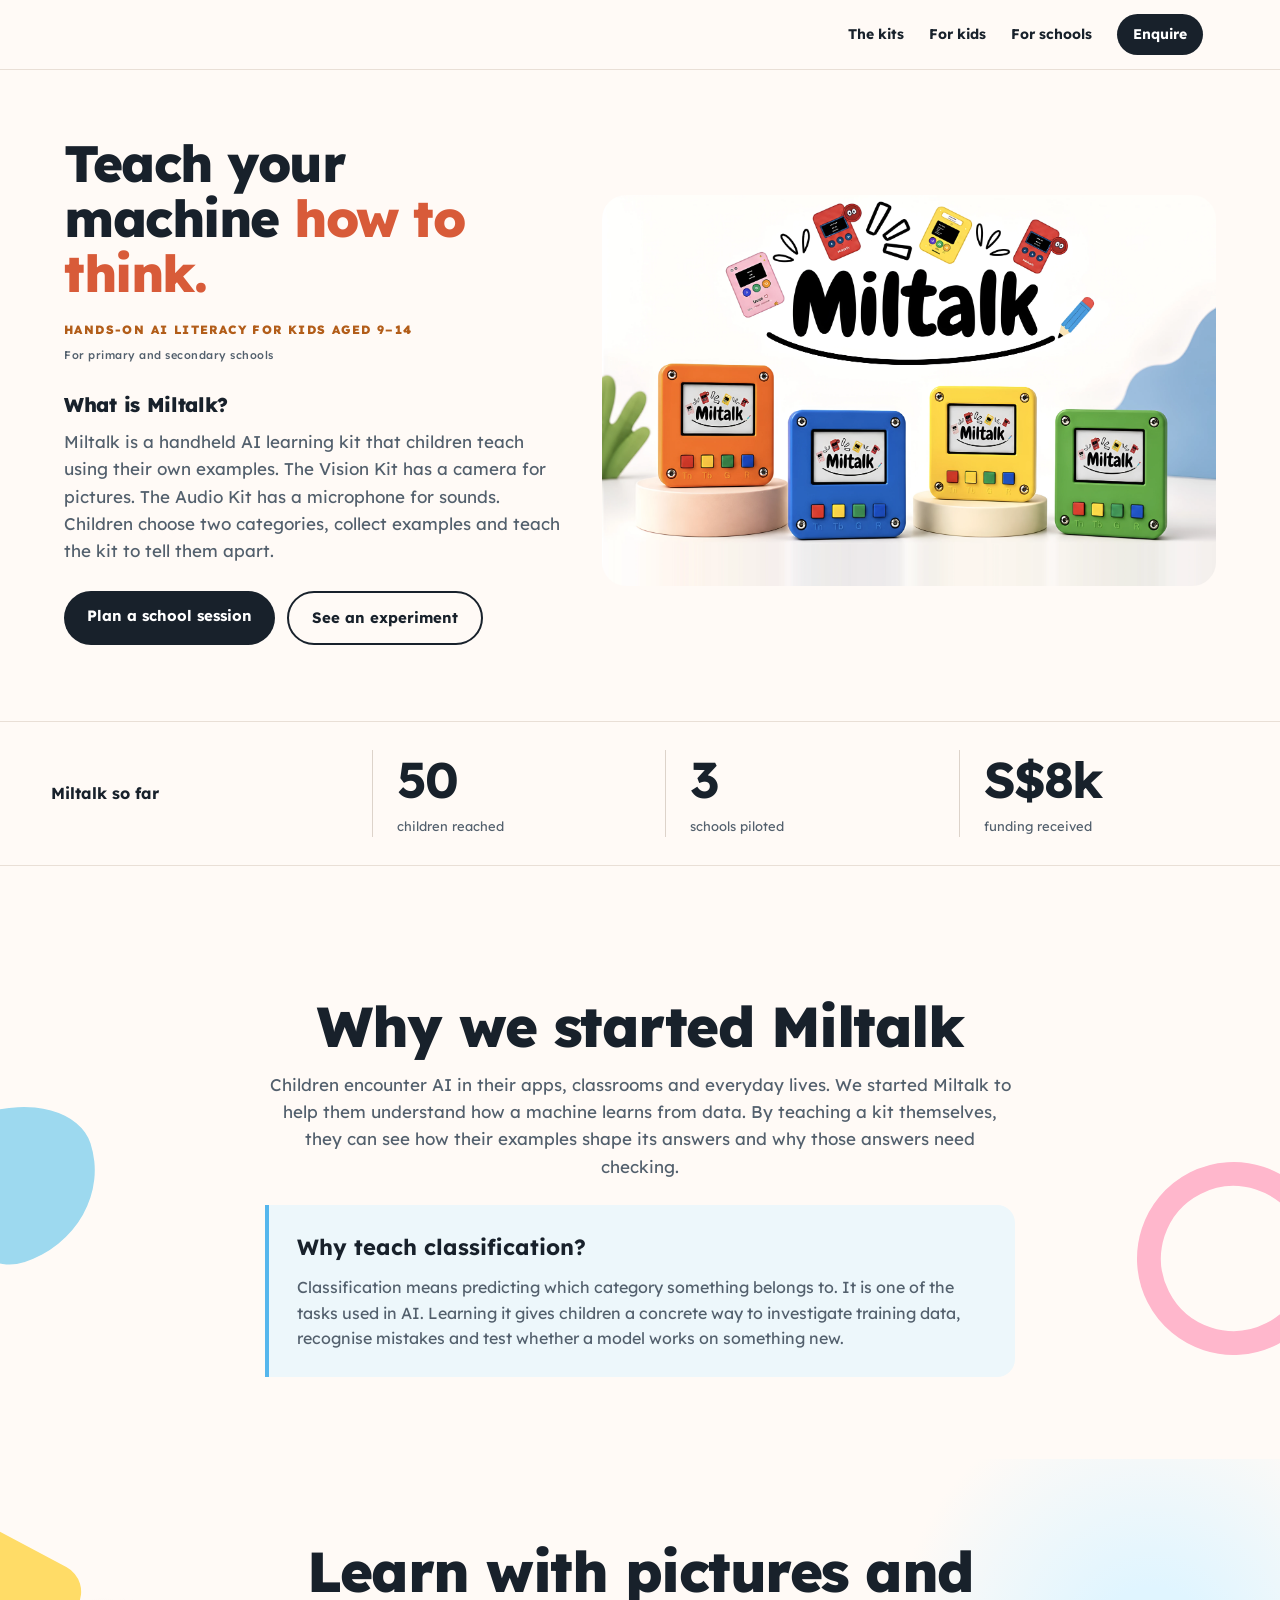
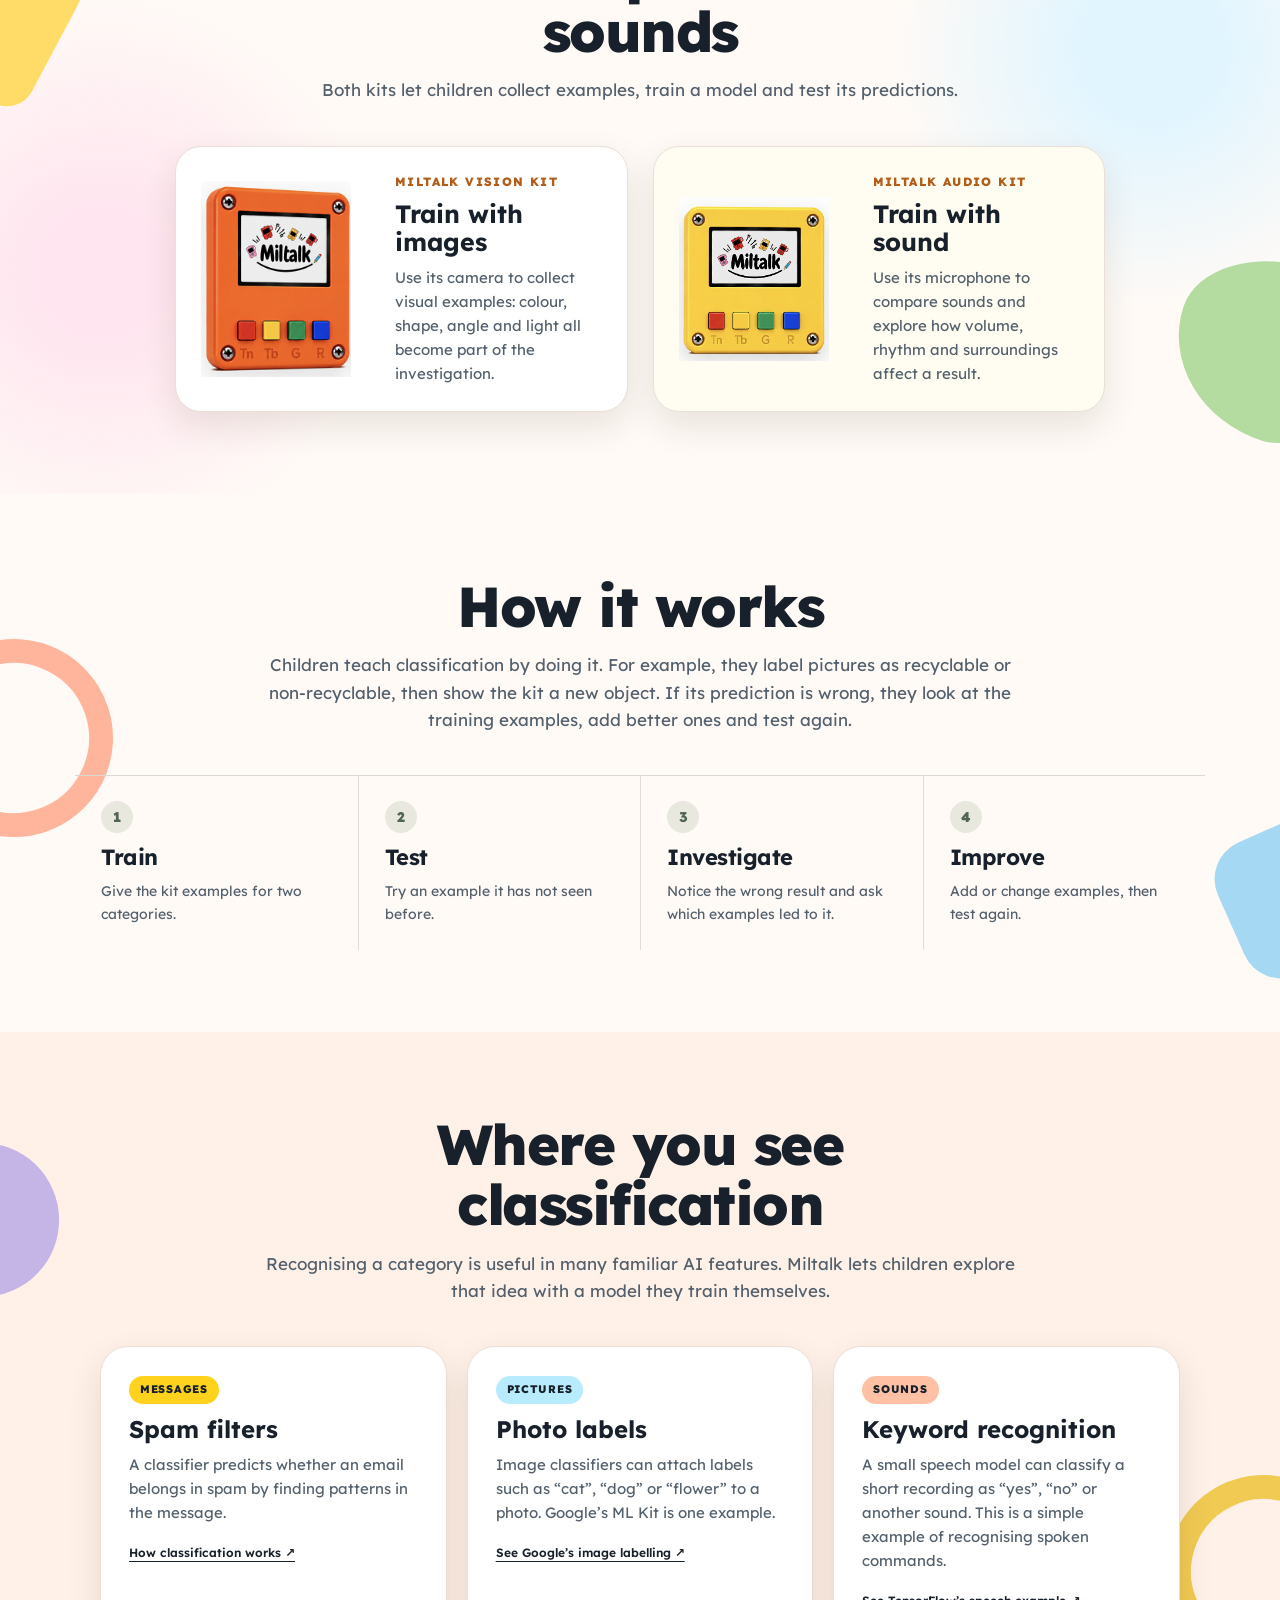
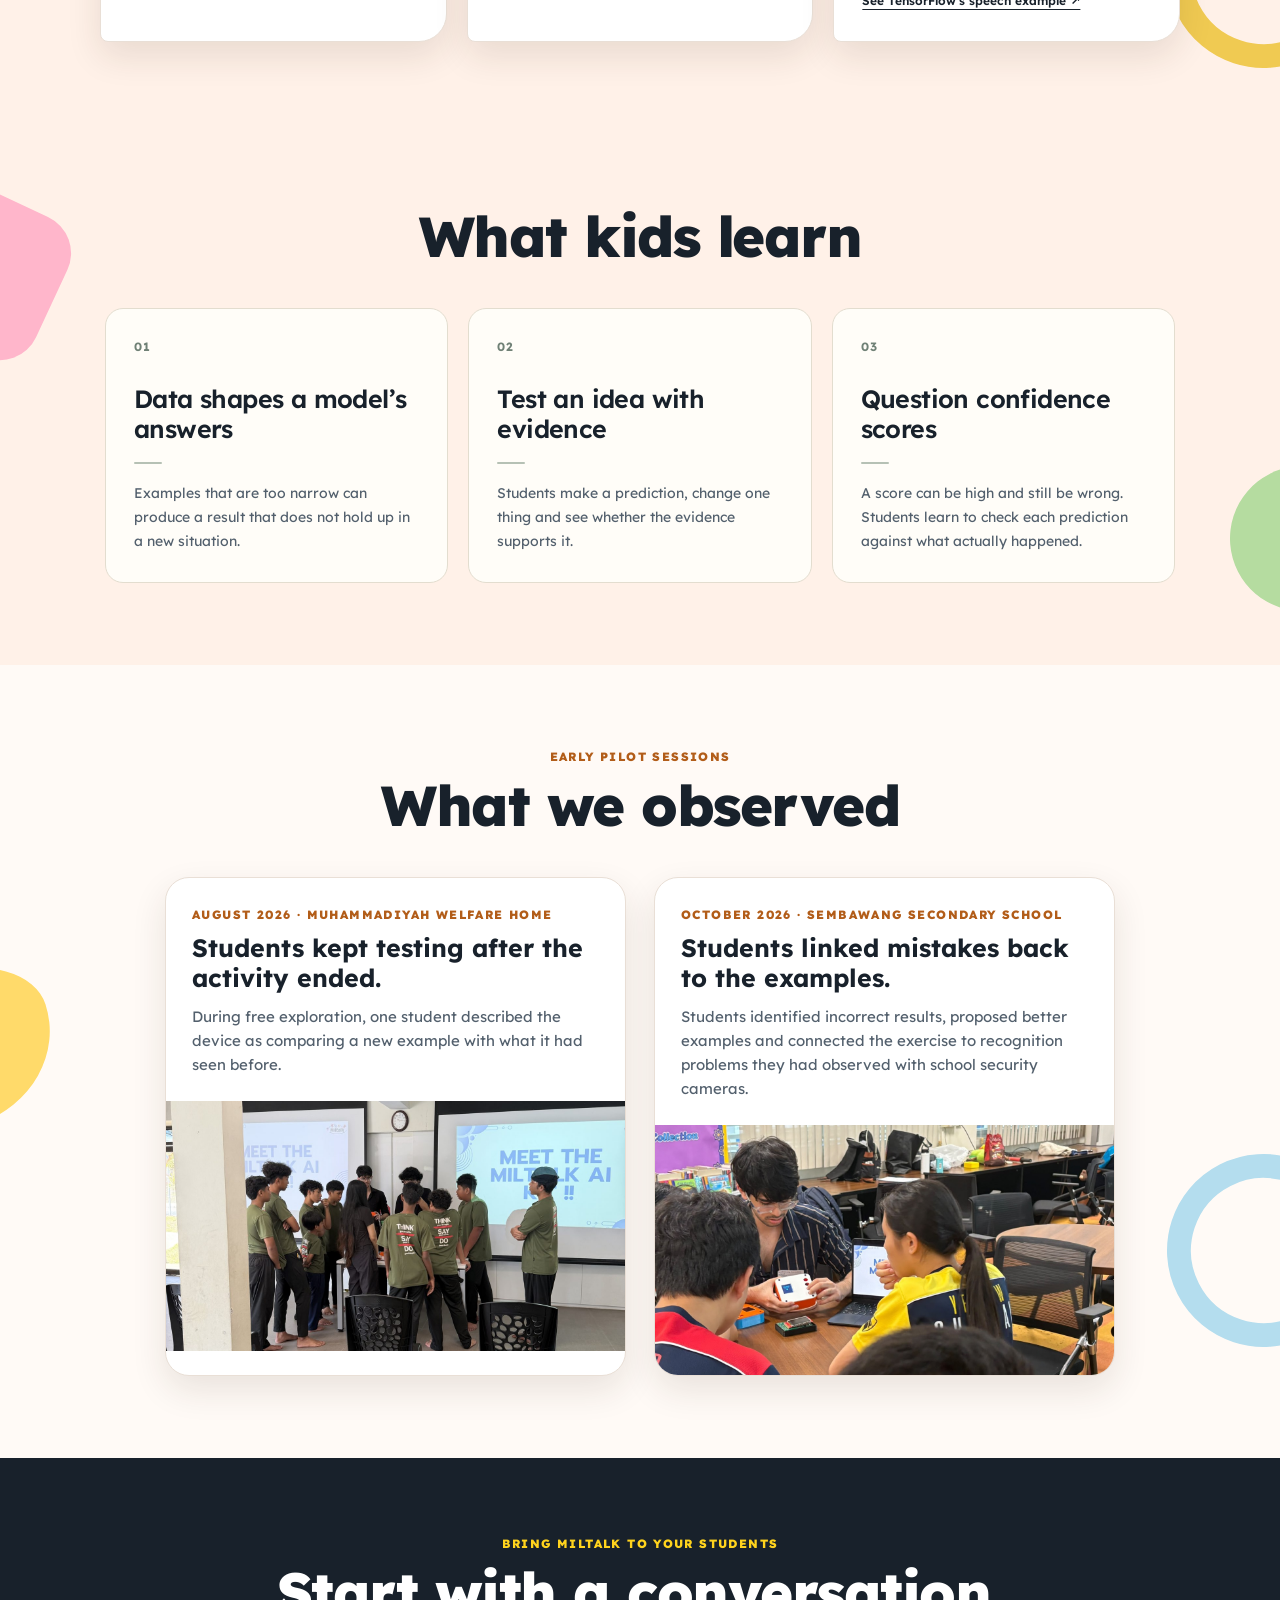
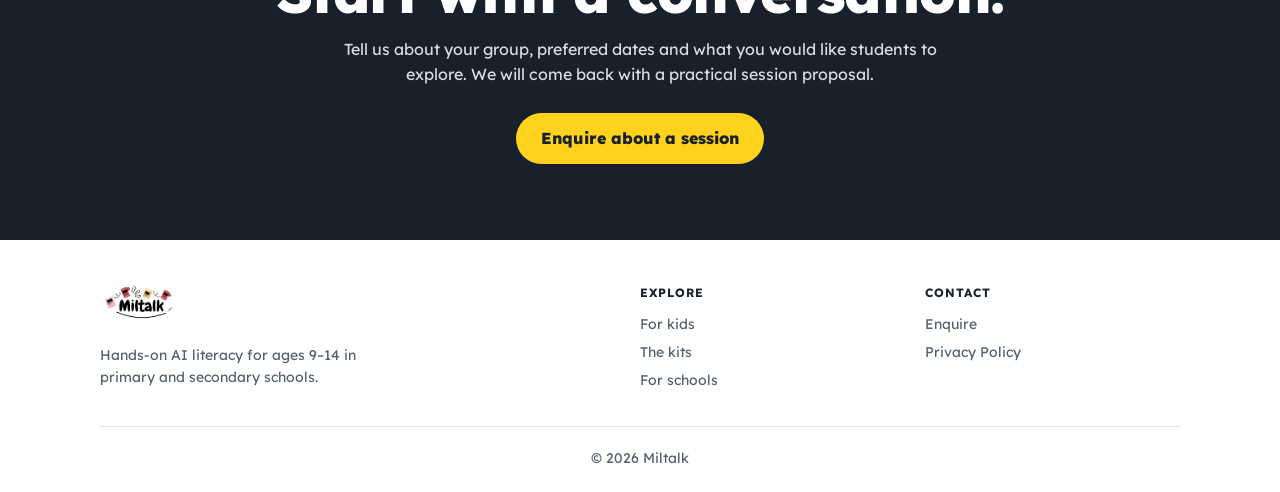
==== commit 75c8c06b: "Add colourful decorative shapes to page margins" ====
--- a/landing_page_frontend/index.html
+++ b/landing_page_frontend/index.html
@@ -11,7 +11,7 @@
   <link href="https://fonts.googleapis.com/css2?family=Baloo+2:wght@700;800&family=Lexend:wght@300;400;500;600;700;800&family=Sour+Gummy:wght@400..800&display=swap" rel="stylesheet">
   <link rel="stylesheet" href="home.css?v=26">
   <link rel="stylesheet" href="site.css?v=3">
-<link rel="stylesheet" href="sorter.css?v=1"></head>
+<link rel="stylesheet" href="sorter.css?v=1"><link rel="stylesheet" href="decorations.css?v=1"></head>
 <body>
   <nav class="site-nav" aria-label="Main navigation"><div class="nav-shell"><ul class="nav-links" id="site-links"><li><a href="index.html#kits">The kits</a></li><li><a href="index.html#learn">For kids</a></li><li><a href="about.html">For schools</a></li><li><a class="nav-cta" href="contact.html">Enquire</a></li></ul><button class="menu-toggle" aria-label="Open menu" aria-expanded="false" aria-controls="site-links">☰</button></div></nav>
   <main>
@@ -20,15 +20,15 @@
       <div class="hero-art"><img src="miltalk-hero.webp" width="3784" height="2410" fetchpriority="high" alt="Miltalk brand artwork with four colourful learning kits"></div>
     </section>
     <section class="impact-strip" aria-label="Miltalk so far"><div class="impact-heading"><p>Miltalk so far</p></div><div class="impact-stat"><strong>50</strong><span>children reached</span></div><div class="impact-stat"><strong>3</strong><span>schools piloted</span></div><div class="impact-stat"><strong>S$8k</strong><span>funding received</span></div></section>
-    <section class="section purpose-section" id="why"><div class="section-head reveal"><h2>Why we started Miltalk</h2><p>Children encounter AI in their apps, classrooms and everyday lives. We started Miltalk to help them understand how a machine learns from data. By teaching a kit themselves, they can see how their examples shape its answers and why those answers need checking.</p></div><div class="purpose-note reveal"><h3>Why teach classification?</h3><p>Classification means predicting which category something belongs to. It is one of the tasks used in AI. Learning it gives children a concrete way to investigate training data, recognise mistakes and test whether a model works on something new.</p></div></section>
-    <section class="section playful-section" id="kits">
+    <section class="section purpose-section edge-art" id="why"><div class="section-head reveal"><h2>Why we started Miltalk</h2><p>Children encounter AI in their apps, classrooms and everyday lives. We started Miltalk to help them understand how a machine learns from data. By teaching a kit themselves, they can see how their examples shape its answers and why those answers need checking.</p></div><div class="purpose-note reveal"><h3>Why teach classification?</h3><p>Classification means predicting which category something belongs to. It is one of the tasks used in AI. Learning it gives children a concrete way to investigate training data, recognise mistakes and test whether a model works on something new.</p></div></section>
+    <section class="section playful-section edge-art" id="kits">
       <div class="section-head reveal"><h2>Learn with pictures and sounds</h2><p>Both kits let children collect examples, train a model and test its predictions.</p></div>
       <div class="kit-summary">
         <article class="kit-summary-card reveal"><img src="vision-kit-front.webp" width="780" height="1020" loading="lazy" alt="Miltalk Vision Kit"><div><p class="eyebrow">Miltalk Vision Kit</p><h3>Train with images</h3><p>Use its camera to collect visual examples: colour, shape, angle and light all become part of the investigation.</p></div></article>
         <article class="kit-summary-card reveal"><img src="audio-kit.webp" width="1030" height="1130" loading="lazy" alt="Miltalk Audio Kit"><div><p class="eyebrow">Miltalk Audio Kit</p><h3>Train with sound</h3><p>Use its microphone to compare sounds and explore how volume, rhythm and surroundings affect a result.</p></div></article>
       </div>
     </section>
-    <section class="section" id="demo">
+    <section class="section edge-art" id="demo">
       <div class="section-head reveal"><h2>How it works</h2><p>Children teach classification by doing it. For example, they label pictures as recyclable or non-recyclable, then show the kit a new object. If its prediction is wrong, they look at the training examples, add better ones and test again.</p></div>
       <div class="cards learning-loop">
         <article class="card reveal"><span class="step-number">1</span><h3>Train</h3><p>Give the kit examples for two categories.</p></article>
@@ -37,7 +37,7 @@
         <article class="card reveal"><span class="step-number">4</span><h3>Improve</h3><p>Add or change examples, then test again.</p></article>
       </div>
     </section>
-    <section class="section alt everyday-ai" id="everyday-ai">
+    <section class="section alt everyday-ai edge-art" id="everyday-ai">
       <div class="section-head reveal"><h2>Where you see classification</h2><p>Recognising a category is useful in many familiar AI features. Miltalk lets children explore that idea with a model they train themselves.</p></div>
       <div class="cards">
         <article class="card reveal"><span class="card-sticker">Messages</span><h3>Spam filters</h3><p>A classifier predicts whether an email belongs in spam by finding patterns in the message.</p><a class="example-source" href="https://developers.google.com/machine-learning/crash-course/classification" target="_blank" rel="noopener noreferrer">How classification works ↗</a></article>
@@ -45,7 +45,7 @@
         <article class="card reveal"><span class="card-sticker coral">Sounds</span><h3>Keyword recognition</h3><p>A small speech model can classify a short recording as &ldquo;yes&rdquo;, &ldquo;no&rdquo; or another sound. This is a simple example of recognising spoken commands.</p><a class="example-source" href="https://github.com/tensorflow/tflite-micro/tree/main/tensorflow/lite/micro/examples/micro_speech" target="_blank" rel="noopener noreferrer">See TensorFlow&rsquo;s speech example ↗</a></article>
       </div>
     </section>
-    <section class="section alt" id="learn">
+    <section class="section alt edge-art" id="learn">
       <div class="section-head reveal"><h2>What kids learn</h2></div>
       <div class="cards learn-cards outcomes">
         <article class="intro-card leaf reveal"><h3><span class="l1">Data shapes</span><span class="l2">a model&rsquo;s answers</span></h3><span class="rule"></span><p class="card-lead">Examples that are too narrow can produce a result that does not hold up in a new situation.</p></article>
@@ -53,7 +53,7 @@
         <article class="intro-card coral reveal"><h3><span class="l1">Question</span><span class="l2">confidence scores</span></h3><span class="rule"></span><p class="card-lead">A score can be high and still be wrong. Students learn to check each prediction against what actually happened.</p></article>
       </div>
     </section>
-    <section class="section" id="evidence">
+    <section class="section edge-art" id="evidence">
       <div class="section-head reveal"><p class="eyebrow">Early pilot sessions</p><h2>What we observed</h2></div>
       <div class="evidence-grid">
         <article class="evidence-card reveal"><p class="eyebrow">August 2026 · Muhammadiyah Welfare Home</p><h3>Students kept testing after the activity ended.</h3><p>During free exploration, one student described the device as comparing a new example with what it had seen before.</p><img src="traction-1.jpg" width="1400" height="1866" loading="lazy" alt="Students at a Muhammadiyah Welfare Home Miltalk pilot"></article>
--- a/landing_page_frontend/decorations.css
+++ b/landing_page_frontend/decorations.css
@@ -0,0 +1,27 @@
+/* Colourful shapes stay in the page margins, behind the content. */
+.edge-art{position:relative;isolation:isolate;overflow:hidden;overflow:clip}
+.edge-art>*{position:relative;z-index:1}
+.edge-art::before,.edge-art::after{content:'';position:absolute;z-index:0;pointer-events:none;width:clamp(120px,12vw,205px);height:clamp(120px,12vw,205px)}
+.edge-art::before{left:-65px;top:24%;background:#9dd9ef;border-radius:39% 61% 65% 35% / 58% 40% 60% 42%;transform:rotate(-18deg)}
+.edge-art::after{right:-60px;bottom:16%;width:145px;height:145px;border:24px solid #ffb7cc;border-radius:50%;transform:rotate(18deg)}
+.purpose-section.edge-art::before{top:35%;left:-55px;background:#9dd9ef}
+.purpose-section.edge-art::after{right:-50px;bottom:19%;border-color:#ffb7cc}
+.playful-section.edge-art::before{background:#ffdc67;border-radius:28px;transform:rotate(28deg);top:12%;left:-90px}
+.playful-section.edge-art::after{background:#b5dca0;border:0;border-radius:65% 35% 36% 64% / 43% 57% 43% 57%;right:-75px;bottom:9%;width:180px;height:180px}
+#demo.edge-art::before{width:150px;height:150px;background:none;border:24px solid #ffb59b;border-radius:50%;left:-85px;top:27%}
+#demo.edge-art::after{border:0;background:#a5d8f2;border-radius:40px;transform:rotate(-24deg);bottom:12%;right:-90px}
+.everyday-ai.edge-art::before{background:#c4b5e6;border-radius:50%;left:-95px;top:16%}
+.everyday-ai.edge-art::after{border-color:#f0ca52;right:-80px;bottom:8%}
+#learn.edge-art::before{background:#ffb6cb;left:-95px;top:13%;border-radius:40px;transform:rotate(25deg)}
+#learn.edge-art::after{background:#b5dca0;border:0;border-radius:50%;right:-95px;bottom:10%}
+#evidence.edge-art::before{background:#ffda6a;top:38%;left:-100px}
+#evidence.edge-art::after{border-color:#b4ddee;right:-80px;bottom:14%}
+.lab-intro.edge-art::before{background:#ffdc67;top:30%;left:-85px;transform:rotate(20deg);border-radius:34px}
+.lab-intro.edge-art::after{border-color:#a9d9ed;bottom:18%;right:-70px}
+#projects.edge-art::before{background:#ffb7cc;top:15%;left:-100px}
+#projects.edge-art::after{border-color:#b5dca0;bottom:10%;right:-85px}
+#schools.edge-art::before{background:#c4b5e6;top:12%;left:-100px;border-radius:40px;transform:rotate(-25deg)}
+#schools.edge-art::after{border-color:#f0ca52;bottom:12%;right:-85px}
+@media(min-width:1500px){.purpose-section.edge-art::before{left:-20px}.purpose-section.edge-art::after{right:28px}.edge-art::after{width:170px;height:170px}.playful-section.edge-art::before{left:-55px}.playful-section.edge-art::after{right:-45px}}
+@media(max-width:1050px){.edge-art::before{width:125px;height:125px;left:-90px!important}.edge-art::after{width:110px!important;height:110px!important;right:-80px!important;border-width:17px}.purpose-section.edge-art::before{left:-80px!important}.purpose-section.edge-art::after{right:-65px!important}}
+@media(max-width:650px){.edge-art::before{width:85px;height:85px;left:-65px!important;top:20px!important}.edge-art::after{width:80px!important;height:80px!important;right:-60px!important;bottom:22px!important;border-width:12px}.purpose-section.edge-art::before{left:-65px!important}.purpose-section.edge-art::after{right:-60px!important}}
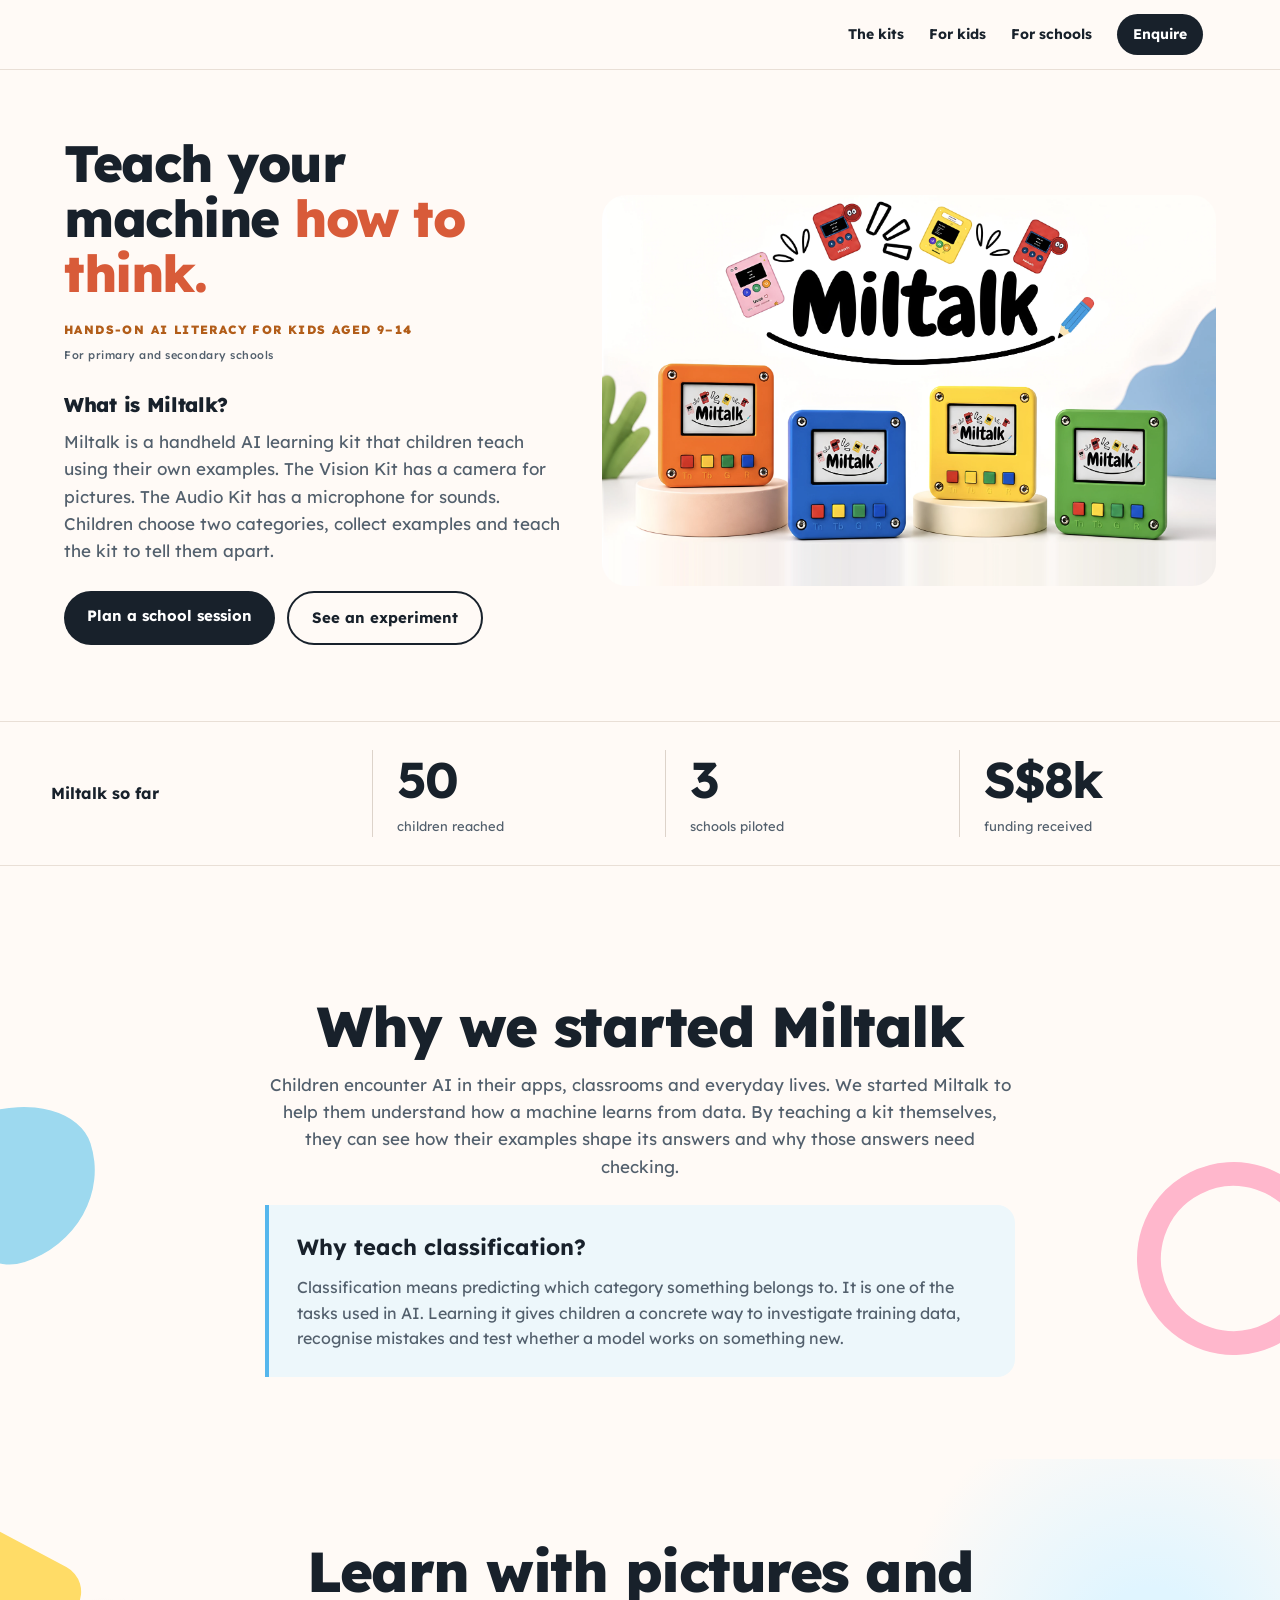
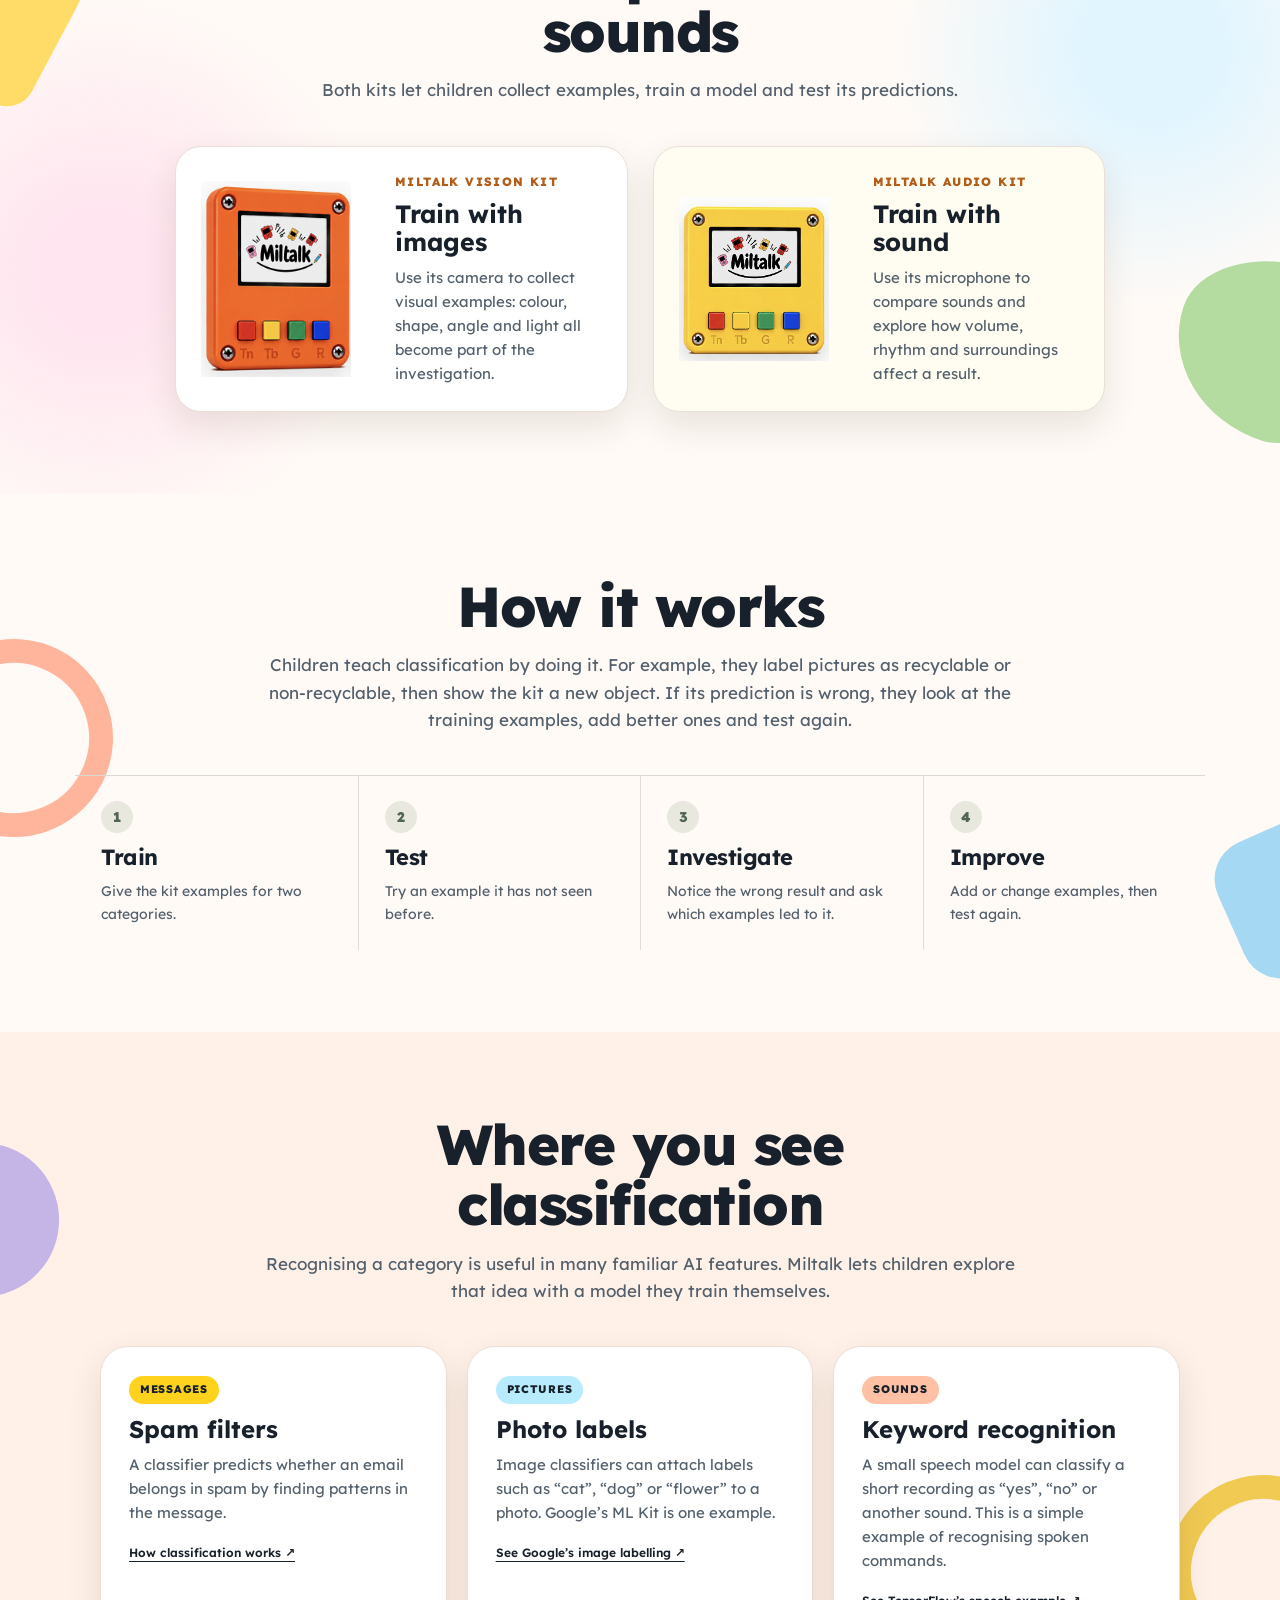
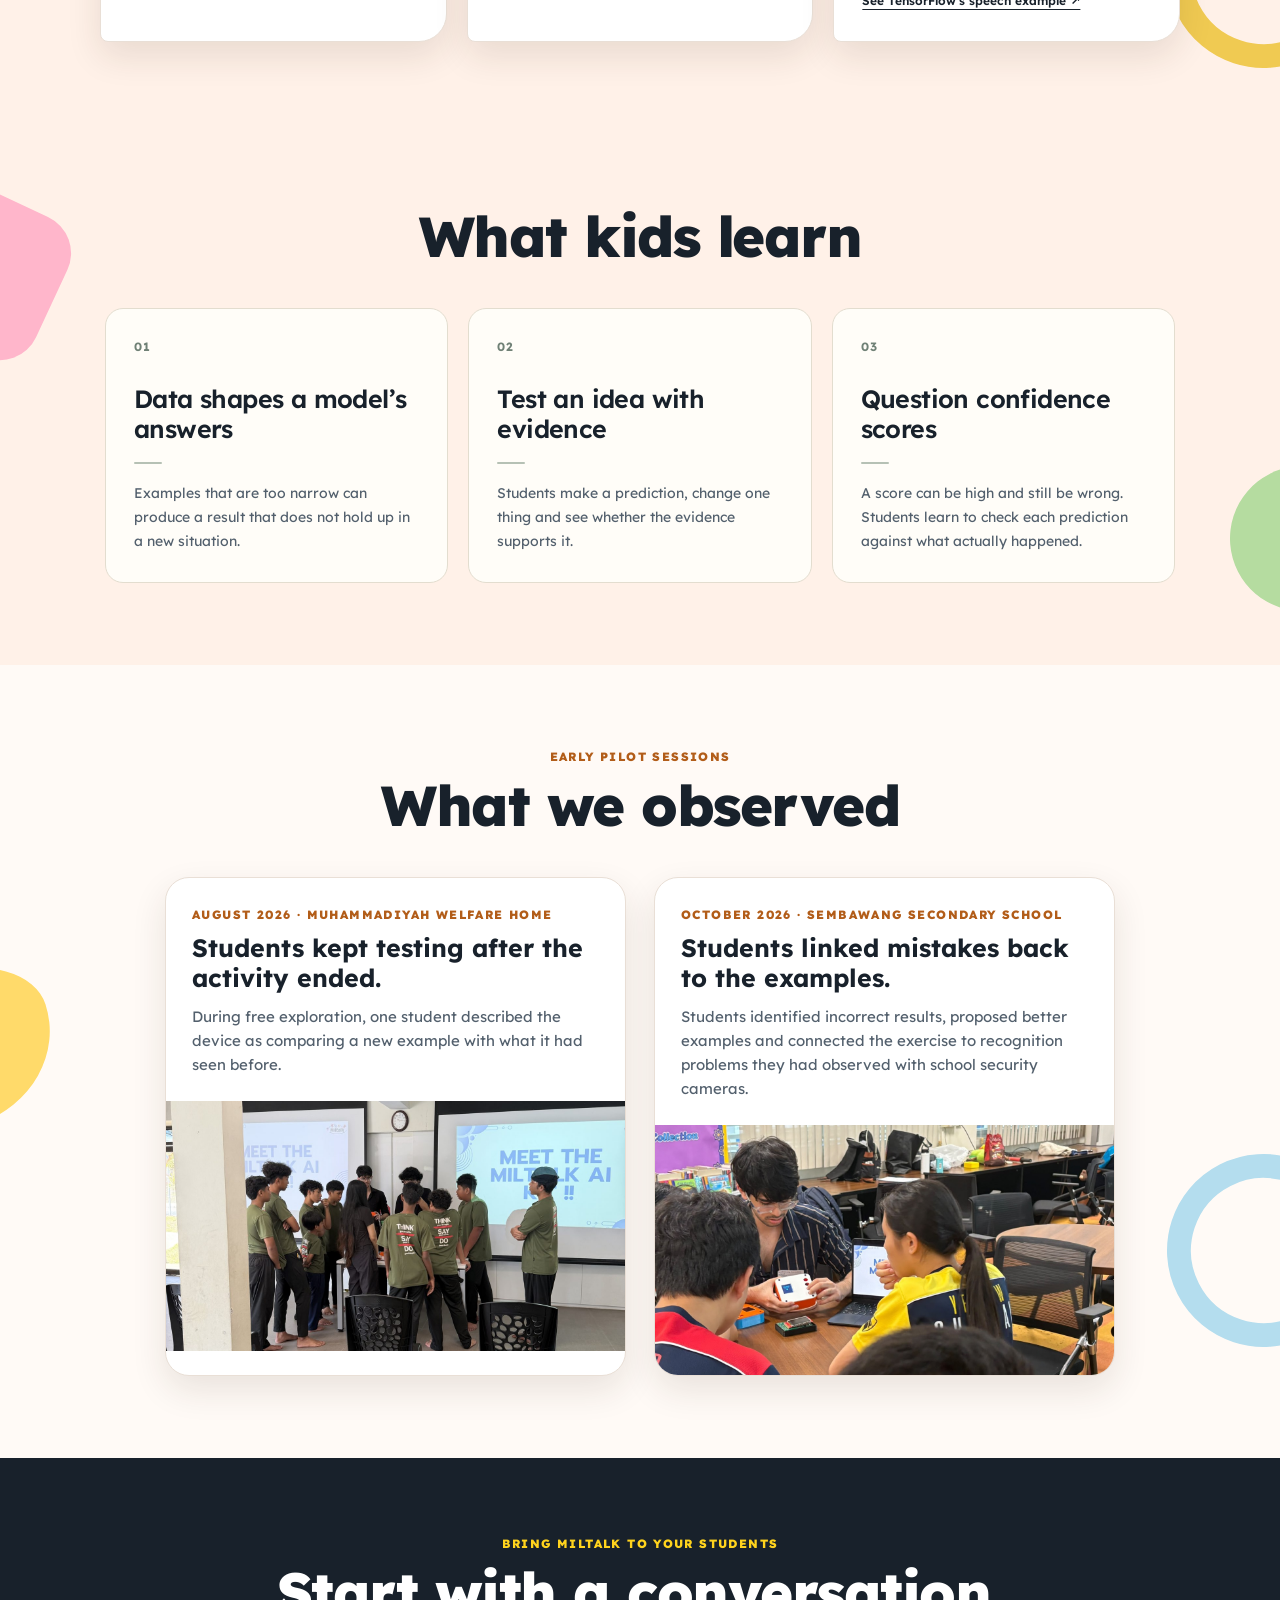
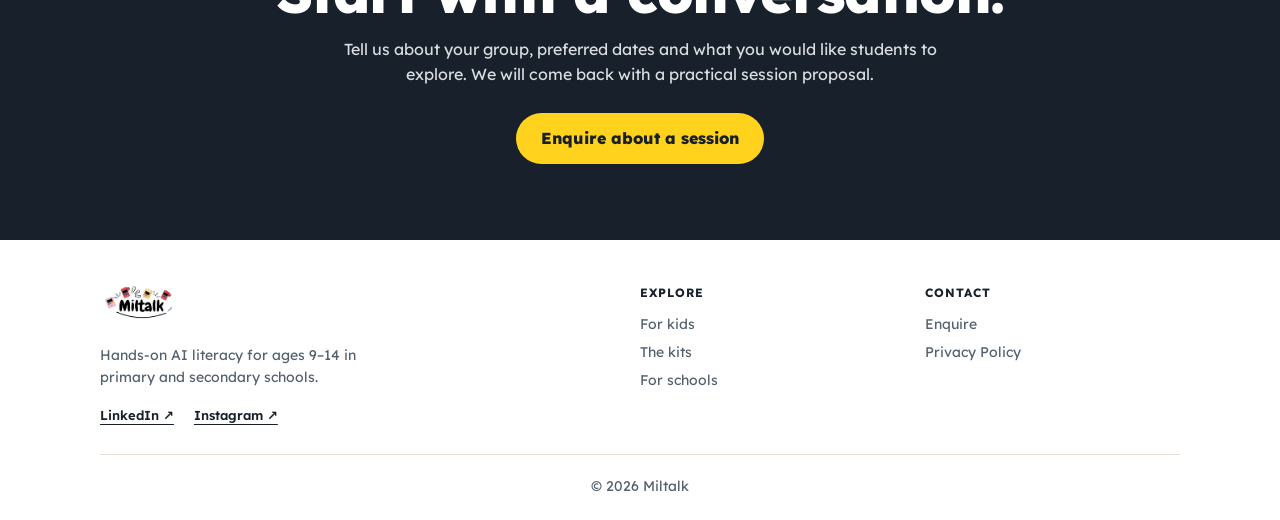
==== commit 9872e829: "Illustrate session steps and highlight project-based learning" ====
--- a/landing_page_frontend/index.html
+++ b/landing_page_frontend/index.html
@@ -11,7 +11,7 @@
   <link href="https://fonts.googleapis.com/css2?family=Baloo+2:wght@700;800&family=Lexend:wght@300;400;500;600;700;800&family=Sour+Gummy:wght@400..800&display=swap" rel="stylesheet">
   <link rel="stylesheet" href="home.css?v=26">
   <link rel="stylesheet" href="site.css?v=3">
-<link rel="stylesheet" href="sorter.css?v=1"><link rel="stylesheet" href="decorations.css?v=1"></head>
+<link rel="stylesheet" href="sorter.css?v=1"><link rel="stylesheet" href="decorations.css?v=3"></head>
 <body>
   <nav class="site-nav" aria-label="Main navigation"><div class="nav-shell"><ul class="nav-links" id="site-links"><li><a href="index.html#kits">The kits</a></li><li><a href="index.html#learn">For kids</a></li><li><a href="about.html">For schools</a></li><li><a class="nav-cta" href="contact.html">Enquire</a></li></ul><button class="menu-toggle" aria-label="Open menu" aria-expanded="false" aria-controls="site-links">☰</button></div></nav>
   <main>
@@ -19,7 +19,7 @@
       <div class="section-head reveal"><h1>Teach your machine <span class="hl">how to think.</span></h1><p class="eyebrow hero-age">Hands-on AI literacy for kids aged 9–14<br><span class="school-age">For primary and secondary schools</span></p><h2 class="hero-definition">What is Miltalk?</h2><p>Miltalk is a handheld AI learning kit that children teach using their own examples. The Vision Kit has a camera for pictures. The Audio Kit has a microphone for sounds. Children choose two categories, collect examples and teach the kit to tell them apart.</p><div class="hero-ctas"><a class="btn btn-primary" href="about.html#schools">Plan a school session</a><a class="btn btn-secondary" href="about.html#experiments">See an experiment</a></div></div>
       <div class="hero-art"><img src="miltalk-hero.webp" width="3784" height="2410" fetchpriority="high" alt="Miltalk brand artwork with four colourful learning kits"></div>
     </section>
-    <section class="impact-strip" aria-label="Miltalk so far"><div class="impact-heading"><p>Miltalk so far</p></div><div class="impact-stat"><strong>50</strong><span>children reached</span></div><div class="impact-stat"><strong>3</strong><span>schools piloted</span></div><div class="impact-stat"><strong>S$8k</strong><span>funding received</span></div></section>
+    <section class="impact-strip" aria-label="Miltalk so far"><div class="impact-heading"><p>Miltalk so far</p></div><div class="impact-stat"><strong><span data-count="50" aria-hidden="true">50</span><span class="count-sr">50</span></strong><span>children reached</span></div><div class="impact-stat"><strong><span data-count="3" aria-hidden="true">3</span><span class="count-sr">3</span></strong><span>schools piloted</span></div><div class="impact-stat"><strong><span data-count="8" data-prefix="S$" data-suffix="k" data-decimals="1" aria-hidden="true">S$8k</span><span class="count-sr">S$8,000</span></strong><span>funding received</span></div></section>
     <section class="section purpose-section edge-art" id="why"><div class="section-head reveal"><h2>Why we started Miltalk</h2><p>Children encounter AI in their apps, classrooms and everyday lives. We started Miltalk to help them understand how a machine learns from data. By teaching a kit themselves, they can see how their examples shape its answers and why those answers need checking.</p></div><div class="purpose-note reveal"><h3>Why teach classification?</h3><p>Classification means predicting which category something belongs to. It is one of the tasks used in AI. Learning it gives children a concrete way to investigate training data, recognise mistakes and test whether a model works on something new.</p></div></section>
     <section class="section playful-section edge-art" id="kits">
       <div class="section-head reveal"><h2>Learn with pictures and sounds</h2><p>Both kits let children collect examples, train a model and test its predictions.</p></div>
@@ -62,7 +62,7 @@
     </section>
     <section class="cta"><p class="eyebrow">Bring Miltalk to your students</p><h2>Start with a conversation.</h2><p>Tell us about your group, preferred dates and what you would like students to explore. We will come back with a practical session proposal.</p><a href="contact.html">Enquire about a session</a></section>
   </main>
-  <footer class="site-footer"><div class="footer-grid"><div class="footer-about"><a href="index.html" class="logo"><img src="logo-clear.png" alt="Miltalk"></a><p>Hands-on AI literacy for ages 9–14 in primary and secondary schools.</p></div><div class="footer-col"><h5>Explore</h5><a href="#learn">For kids</a><a href="#kits">The kits</a><a href="about.html">For schools</a></div><div class="footer-col"><h5>Contact</h5><a href="contact.html">Enquire</a><a href="privacy.html">Privacy Policy</a></div></div><div class="footer-bottom">© <span data-year>2026</span> Miltalk</div></footer>
+  <footer class="site-footer"><div class="footer-grid"><div class="footer-about"><a href="index.html" class="logo"><img src="logo-clear.png" alt="Miltalk"></a><p>Hands-on AI literacy for ages 9–14 in primary and secondary schools.</p><div class="footer-social"><a href="https://www.linkedin.com/company/miltalk-ai/" target="_blank" rel="noopener noreferrer">LinkedIn ↗</a><a href="https://www.instagram.com/miltalk.sg/" target="_blank" rel="noopener noreferrer">Instagram ↗</a></div></div><div class="footer-col"><h5>Explore</h5><a href="#learn">For kids</a><a href="#kits">The kits</a><a href="about.html">For schools</a></div><div class="footer-col"><h5>Contact</h5><a href="contact.html">Enquire</a><a href="privacy.html">Privacy Policy</a></div></div><div class="footer-bottom">© <span data-year>2026</span> Miltalk</div></footer>
   <script src="main.js"></script>
-<script src="site.js?v=1"></script></body>
+<script src="site.js?v=1"></script><script src="counters.js?v=1"></script></body>
 </html>
--- a/landing_page_frontend/decorations.css
+++ b/landing_page_frontend/decorations.css
@@ -1,4 +1,8 @@
 /* Colourful shapes stay in the page margins, behind the content. */
+.footer-social{display:flex;gap:20px;flex-wrap:wrap;margin-top:16px}
+.footer-social a{color:#18212b;font-size:13px;font-weight:600;text-underline-offset:4px}
+.impact-stat strong [data-count]{display:inline;color:inherit;font:inherit;letter-spacing:inherit;font-variant-numeric:tabular-nums}
+.impact-stat strong .count-sr{position:absolute;width:1px;height:1px;padding:0;margin:-1px;overflow:hidden;clip-path:inset(50%);white-space:nowrap}
 .edge-art{position:relative;isolation:isolate;overflow:hidden;overflow:clip}
 .edge-art>*{position:relative;z-index:1}
 .edge-art::before,.edge-art::after{content:'';position:absolute;z-index:0;pointer-events:none;width:clamp(120px,12vw,205px);height:clamp(120px,12vw,205px)}
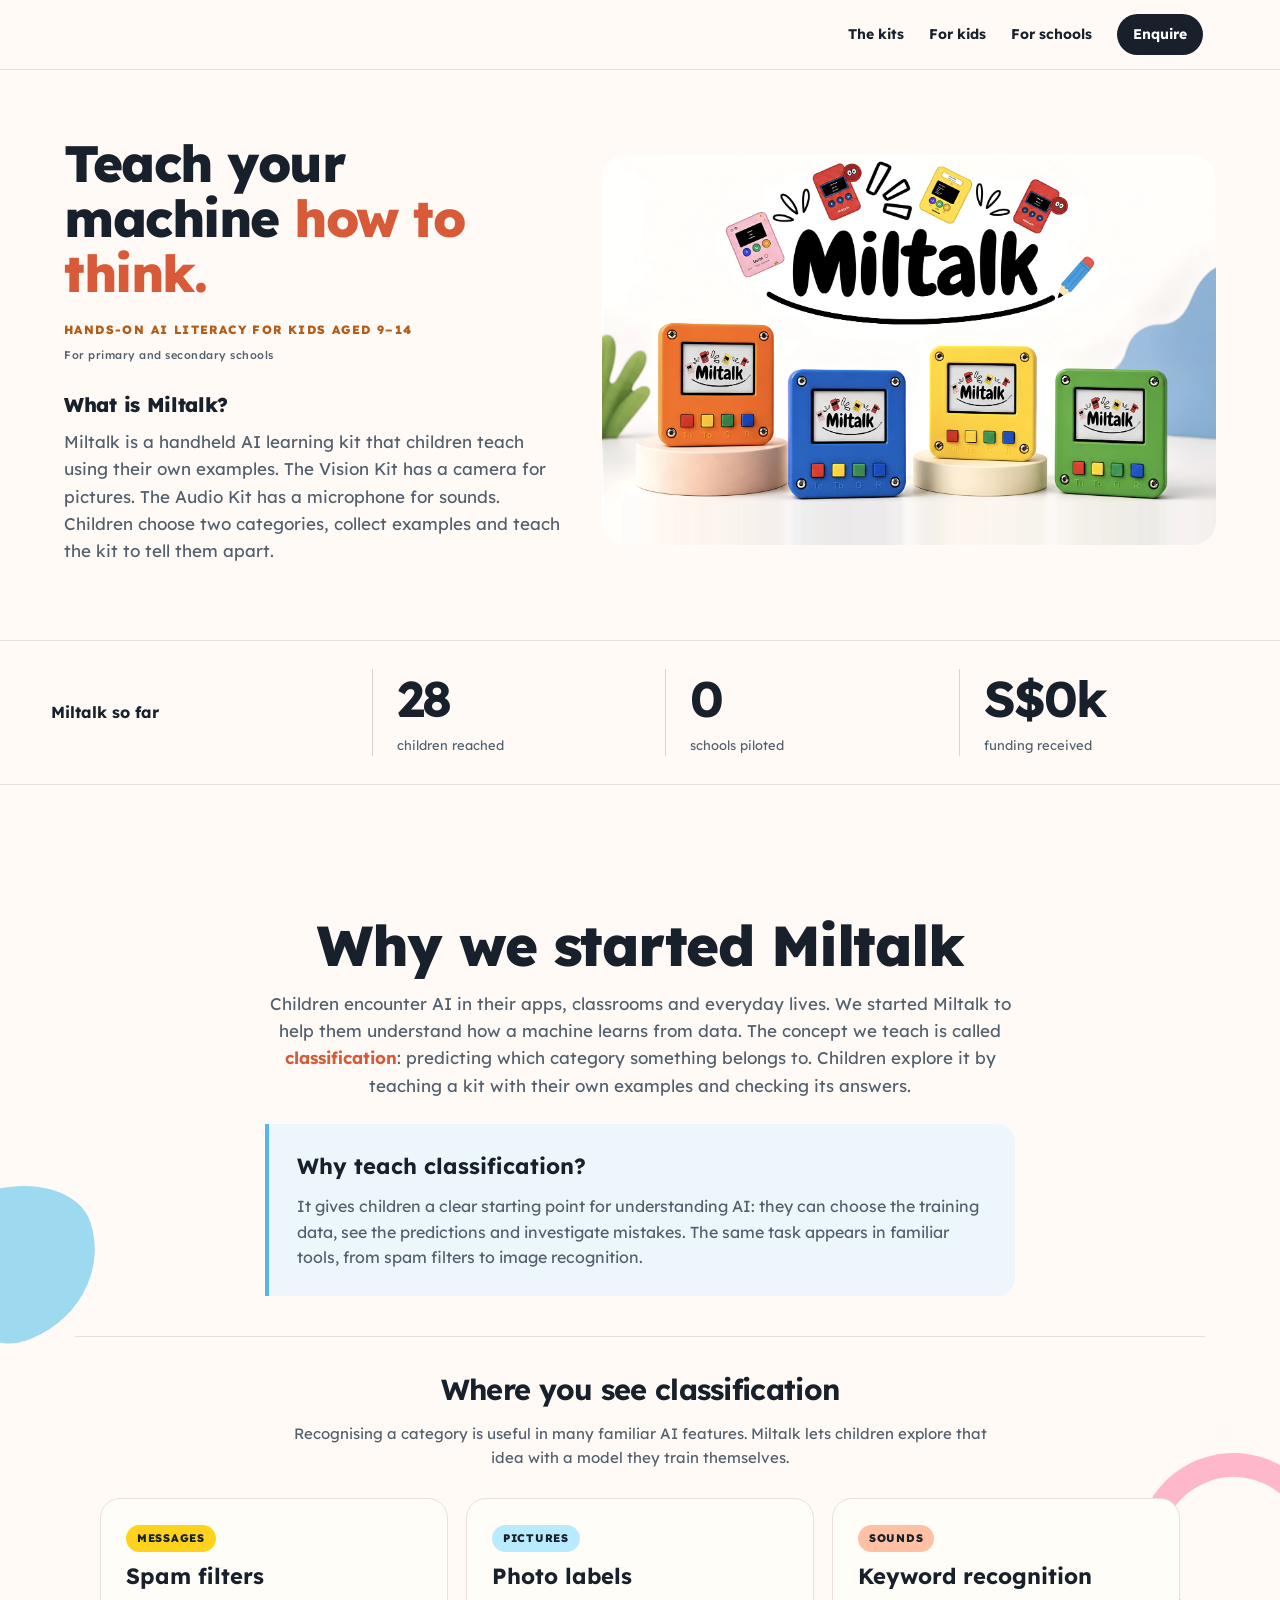
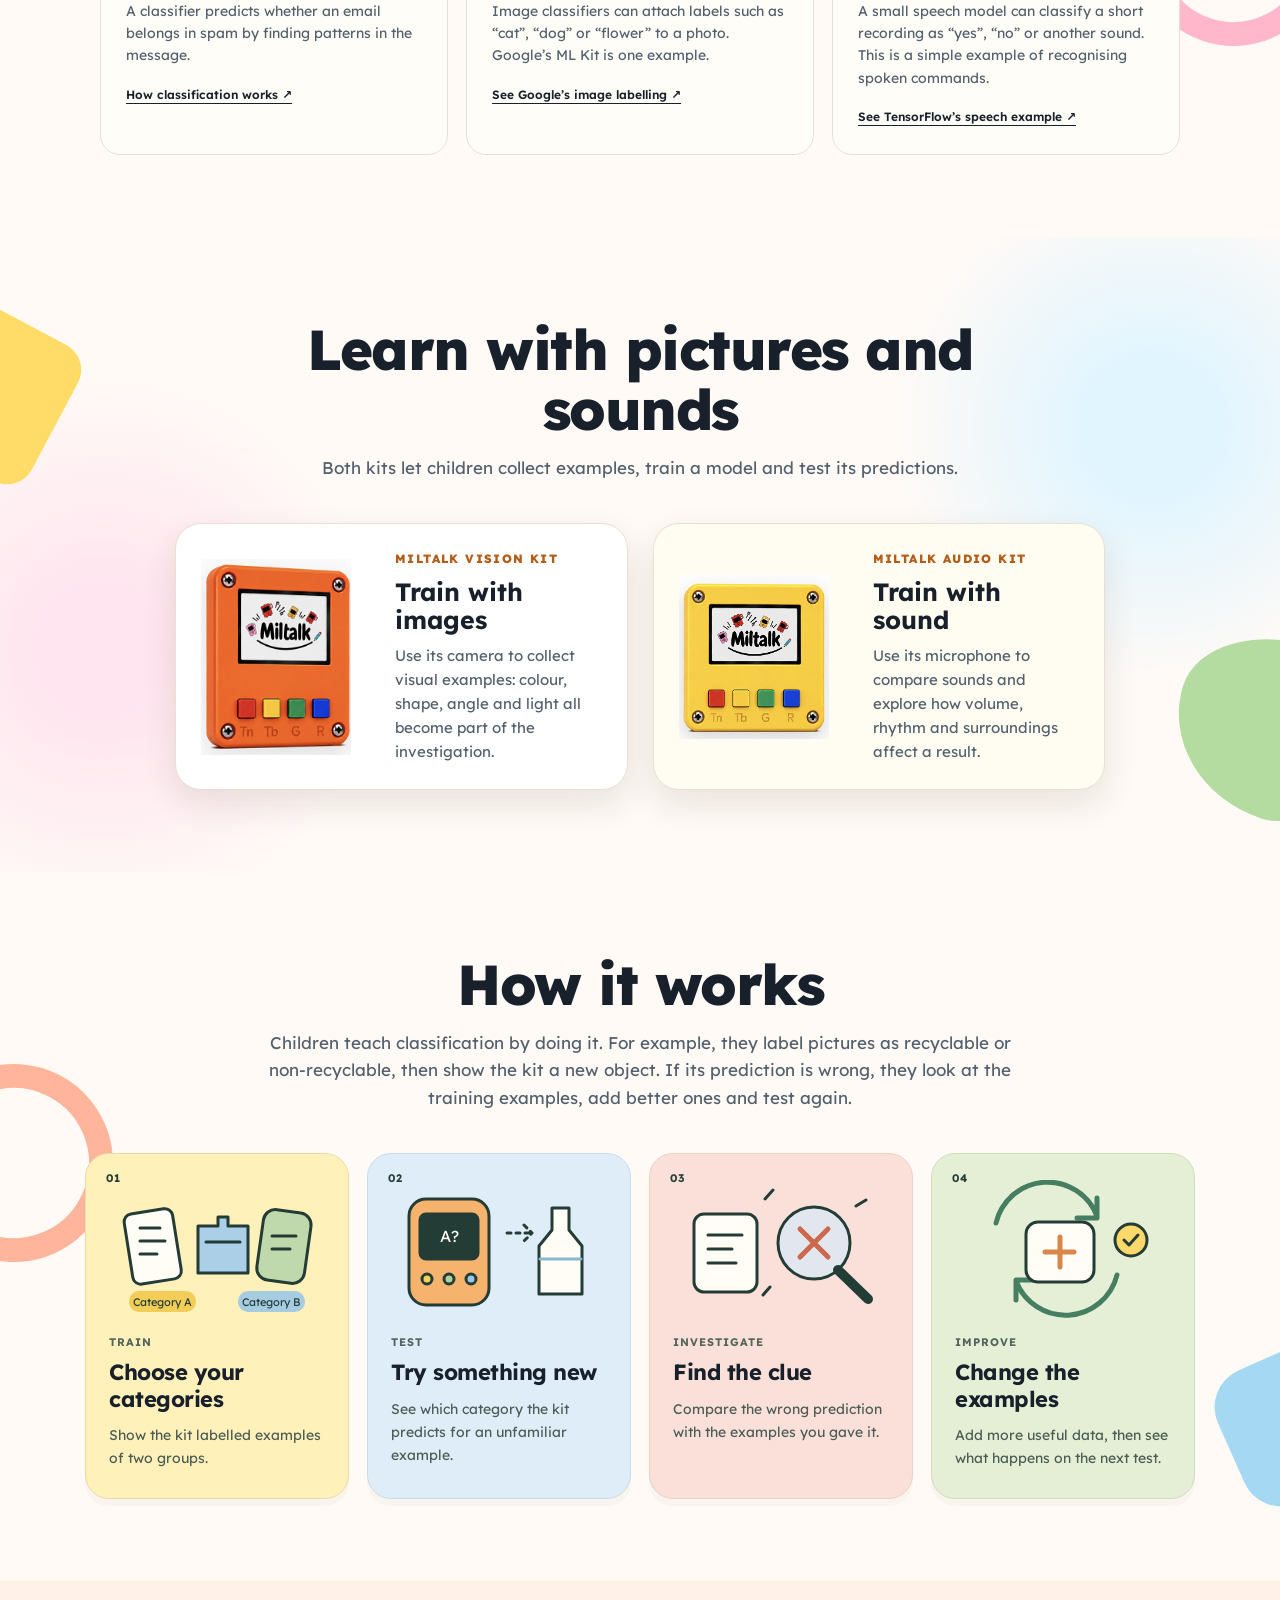
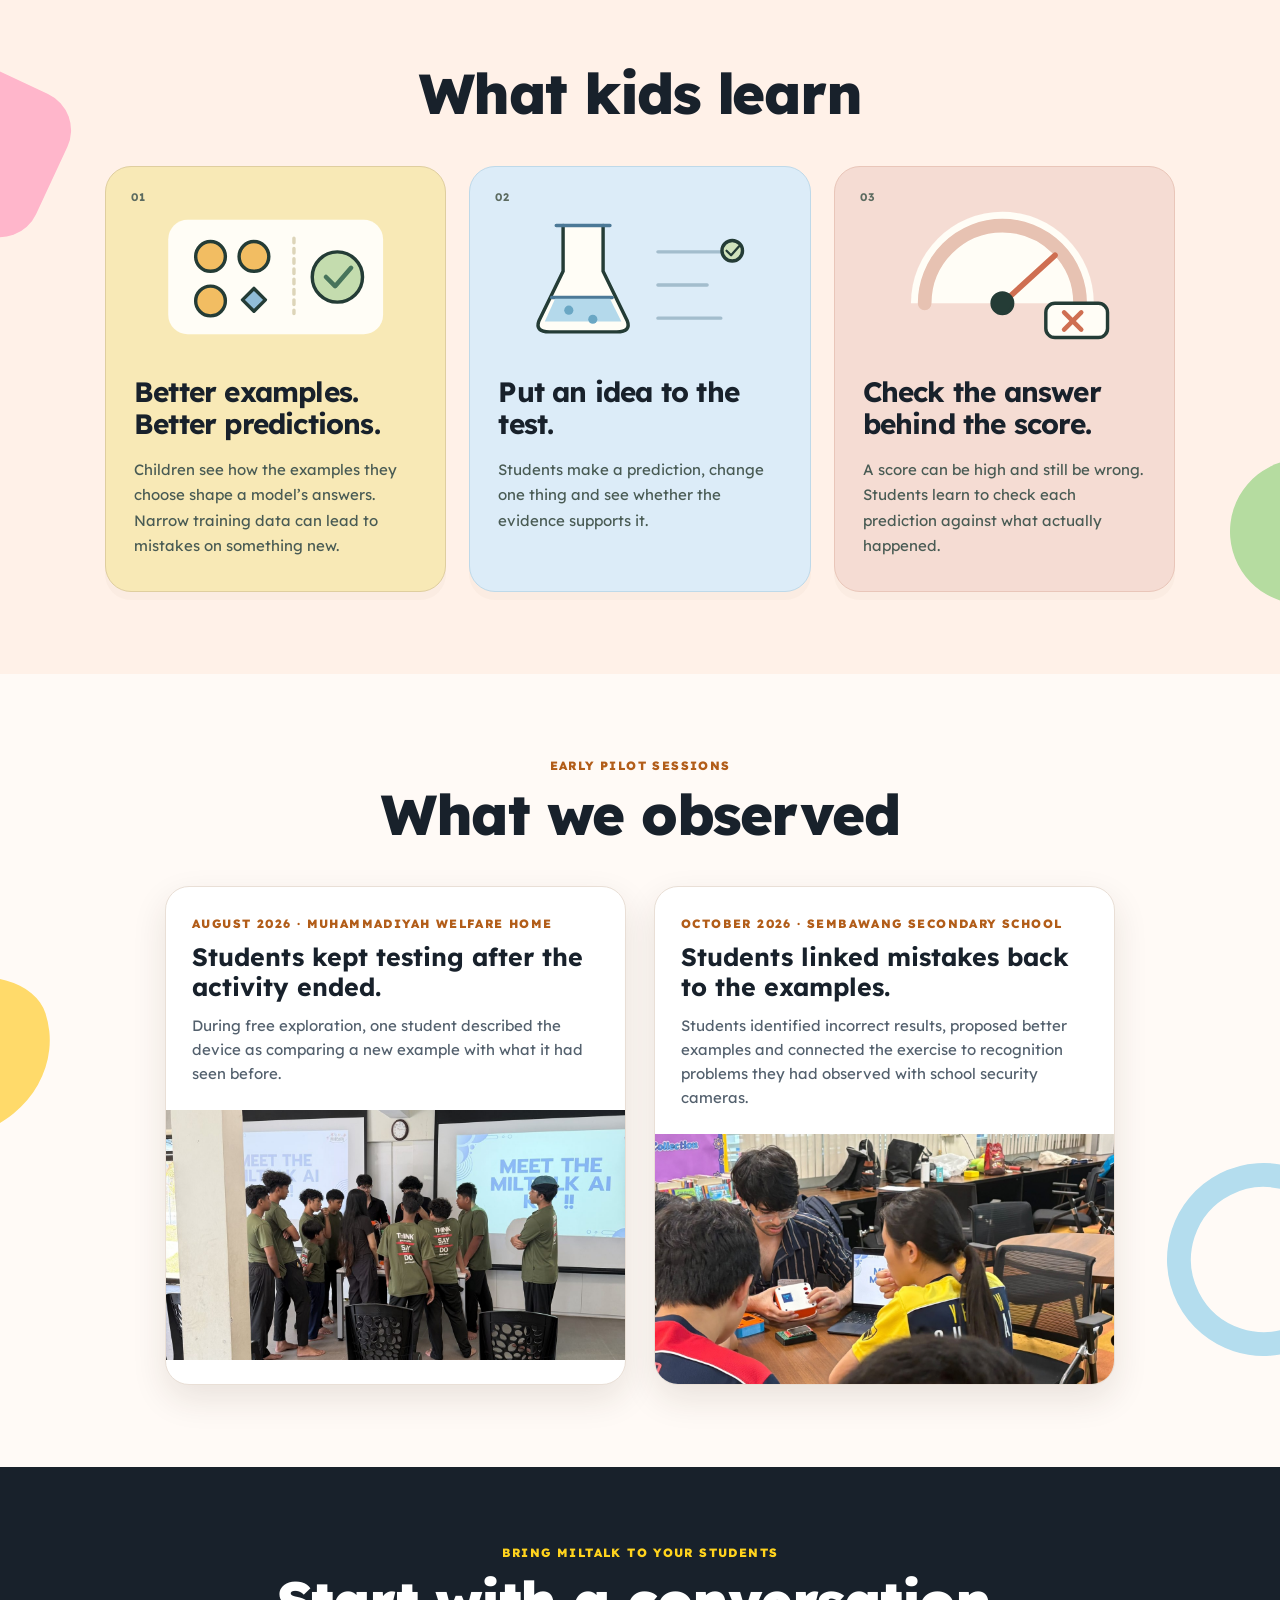
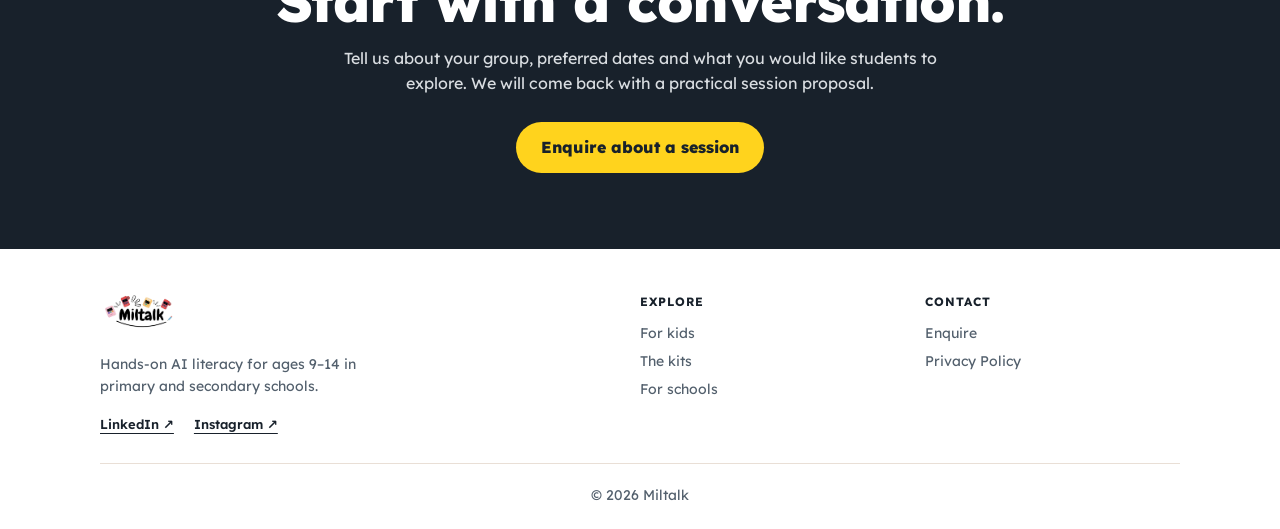
==== commit d9720b0a: "Refresh homepage learning visuals and sequence impact counters" ====
--- a/landing_page_frontend/index.html
+++ b/landing_page_frontend/index.html
@@ -11,16 +11,24 @@
   <link href="https://fonts.googleapis.com/css2?family=Baloo+2:wght@700;800&family=Lexend:wght@300;400;500;600;700;800&family=Sour+Gummy:wght@400..800&display=swap" rel="stylesheet">
   <link rel="stylesheet" href="home.css?v=26">
   <link rel="stylesheet" href="site.css?v=3">
-<link rel="stylesheet" href="sorter.css?v=1"><link rel="stylesheet" href="decorations.css?v=3"></head>
+<link rel="stylesheet" href="sorter.css?v=1"><link rel="stylesheet" href="decorations.css?v=3"><link rel="stylesheet" href="homepage-details.css?v=1"></head>
 <body>
   <nav class="site-nav" aria-label="Main navigation"><div class="nav-shell"><ul class="nav-links" id="site-links"><li><a href="index.html#kits">The kits</a></li><li><a href="index.html#learn">For kids</a></li><li><a href="about.html">For schools</a></li><li><a class="nav-cta" href="contact.html">Enquire</a></li></ul><button class="menu-toggle" aria-label="Open menu" aria-expanded="false" aria-controls="site-links">☰</button></div></nav>
   <main>
     <section class="hero product-hero">
-      <div class="section-head reveal"><h1>Teach your machine <span class="hl">how to think.</span></h1><p class="eyebrow hero-age">Hands-on AI literacy for kids aged 9–14<br><span class="school-age">For primary and secondary schools</span></p><h2 class="hero-definition">What is Miltalk?</h2><p>Miltalk is a handheld AI learning kit that children teach using their own examples. The Vision Kit has a camera for pictures. The Audio Kit has a microphone for sounds. Children choose two categories, collect examples and teach the kit to tell them apart.</p><div class="hero-ctas"><a class="btn btn-primary" href="about.html#schools">Plan a school session</a><a class="btn btn-secondary" href="about.html#experiments">See an experiment</a></div></div>
+      <div class="section-head reveal"><h1>Teach your machine <span class="hl">how to think.</span></h1><p class="eyebrow hero-age">Hands-on AI literacy for kids aged 9–14<br><span class="school-age">For primary and secondary schools</span></p><h2 class="hero-definition">What is Miltalk?</h2><p>Miltalk is a handheld AI learning kit that children teach using their own examples. The Vision Kit has a camera for pictures. The Audio Kit has a microphone for sounds. Children choose two categories, collect examples and teach the kit to tell them apart.</p></div>
       <div class="hero-art"><img src="miltalk-hero.webp" width="3784" height="2410" fetchpriority="high" alt="Miltalk brand artwork with four colourful learning kits"></div>
     </section>
     <section class="impact-strip" aria-label="Miltalk so far"><div class="impact-heading"><p>Miltalk so far</p></div><div class="impact-stat"><strong><span data-count="50" aria-hidden="true">50</span><span class="count-sr">50</span></strong><span>children reached</span></div><div class="impact-stat"><strong><span data-count="3" aria-hidden="true">3</span><span class="count-sr">3</span></strong><span>schools piloted</span></div><div class="impact-stat"><strong><span data-count="8" data-prefix="S$" data-suffix="k" data-decimals="1" aria-hidden="true">S$8k</span><span class="count-sr">S$8,000</span></strong><span>funding received</span></div></section>
-    <section class="section purpose-section edge-art" id="why"><div class="section-head reveal"><h2>Why we started Miltalk</h2><p>Children encounter AI in their apps, classrooms and everyday lives. We started Miltalk to help them understand how a machine learns from data. By teaching a kit themselves, they can see how their examples shape its answers and why those answers need checking.</p></div><div class="purpose-note reveal"><h3>Why teach classification?</h3><p>Classification means predicting which category something belongs to. It is one of the tasks used in AI. Learning it gives children a concrete way to investigate training data, recognise mistakes and test whether a model works on something new.</p></div></section>
+    <section class="section purpose-section edge-art" id="why"><div class="section-head reveal"><h2>Why we started Miltalk</h2><p>Children encounter AI in their apps, classrooms and everyday lives. We started Miltalk to help them understand how a machine learns from data. The concept we teach is called <strong>classification</strong>: predicting which category something belongs to. Children explore it by teaching a kit with their own examples and checking its answers.</p></div><div class="purpose-note reveal"><h3>Why teach classification?</h3><p>It gives children a clear starting point for understanding AI: they can choose the training data, see the predictions and investigate mistakes. The same task appears in familiar tools, from spam filters to image recognition.</p></div><div class="classification-examples" id="everyday-ai">
+      <div class="section-head reveal"><h3>Where you see classification</h3><p>Recognising a category is useful in many familiar AI features. Miltalk lets children explore that idea with a model they train themselves.</p></div>
+      <div class="cards">
+        <article class="card reveal"><span class="card-sticker">Messages</span><h3>Spam filters</h3><p>A classifier predicts whether an email belongs in spam by finding patterns in the message.</p><a class="example-source" href="https://developers.google.com/machine-learning/crash-course/classification" target="_blank" rel="noopener noreferrer">How classification works ↗</a></article>
+        <article class="card reveal"><span class="card-sticker blue-sticker">Pictures</span><h3>Photo labels</h3><p>Image classifiers can attach labels such as &ldquo;cat&rdquo;, &ldquo;dog&rdquo; or &ldquo;flower&rdquo; to a photo. Google&rsquo;s ML Kit is one example.</p><a class="example-source" href="https://developers.google.com/ml-kit/vision/image-labeling" target="_blank" rel="noopener noreferrer">See Google&rsquo;s image labelling ↗</a></article>
+        <article class="card reveal"><span class="card-sticker coral">Sounds</span><h3>Keyword recognition</h3><p>A small speech model can classify a short recording as &ldquo;yes&rdquo;, &ldquo;no&rdquo; or another sound. This is a simple example of recognising spoken commands.</p><a class="example-source" href="https://github.com/tensorflow/tflite-micro/tree/main/tensorflow/lite/micro/examples/micro_speech" target="_blank" rel="noopener noreferrer">See TensorFlow&rsquo;s speech example ↗</a></article>
+      </div>
+</div>
+</section>
     <section class="section playful-section edge-art" id="kits">
       <div class="section-head reveal"><h2>Learn with pictures and sounds</h2><p>Both kits let children collect examples, train a model and test its predictions.</p></div>
       <div class="kit-summary">
@@ -30,28 +38,11 @@
     </section>
     <section class="section edge-art" id="demo">
       <div class="section-head reveal"><h2>How it works</h2><p>Children teach classification by doing it. For example, they label pictures as recyclable or non-recyclable, then show the kit a new object. If its prediction is wrong, they look at the training examples, add better ones and test again.</p></div>
-      <div class="cards learning-loop">
-        <article class="card reveal"><span class="step-number">1</span><h3>Train</h3><p>Give the kit examples for two categories.</p></article>
-        <article class="card reveal"><span class="step-number">2</span><h3>Test</h3><p>Try an example it has not seen before.</p></article>
-        <article class="card reveal"><span class="step-number">3</span><h3>Investigate</h3><p>Notice the wrong result and ask which examples led to it.</p></article>
-        <article class="card reveal"><span class="step-number">4</span><h3>Improve</h3><p>Add or change examples, then test again.</p></article>
-      </div>
-    </section>
-    <section class="section alt everyday-ai edge-art" id="everyday-ai">
-      <div class="section-head reveal"><h2>Where you see classification</h2><p>Recognising a category is useful in many familiar AI features. Miltalk lets children explore that idea with a model they train themselves.</p></div>
-      <div class="cards">
-        <article class="card reveal"><span class="card-sticker">Messages</span><h3>Spam filters</h3><p>A classifier predicts whether an email belongs in spam by finding patterns in the message.</p><a class="example-source" href="https://developers.google.com/machine-learning/crash-course/classification" target="_blank" rel="noopener noreferrer">How classification works ↗</a></article>
-        <article class="card reveal"><span class="card-sticker blue-sticker">Pictures</span><h3>Photo labels</h3><p>Image classifiers can attach labels such as &ldquo;cat&rdquo;, &ldquo;dog&rdquo; or &ldquo;flower&rdquo; to a photo. Google&rsquo;s ML Kit is one example.</p><a class="example-source" href="https://developers.google.com/ml-kit/vision/image-labeling" target="_blank" rel="noopener noreferrer">See Google&rsquo;s image labelling ↗</a></article>
-        <article class="card reveal"><span class="card-sticker coral">Sounds</span><h3>Keyword recognition</h3><p>A small speech model can classify a short recording as &ldquo;yes&rdquo;, &ldquo;no&rdquo; or another sound. This is a simple example of recognising spoken commands.</p><a class="example-source" href="https://github.com/tensorflow/tflite-micro/tree/main/tensorflow/lite/micro/examples/micro_speech" target="_blank" rel="noopener noreferrer">See TensorFlow&rsquo;s speech example ↗</a></article>
-      </div>
+<ol class="hands-on-steps"><li class="hands-on-step reveal"><div class="process-art"><span class="process-number">01</span><svg viewBox="0 0 220 140" aria-hidden="true" fill="none" stroke="#243c36" stroke-width="3" stroke-linecap="round" stroke-linejoin="round"><rect x="21" y="31" width="49" height="71" rx="8" fill="#fffdf6" transform="rotate(-9 45 65)"/><path d="M33 48h20M33 61h25M33 74h17"/><path d="M91 46h20v-9h10v9h20v47H91Z" fill="#aacfe7"/><path d="M99 62h34"/><rect x="153" y="31" width="48" height="71" rx="12" fill="#c0d9ac" transform="rotate(8 177 66)"/><path d="M165 56h24M165 69h18"/><rect x="22" y="111" width="67" height="21" rx="10" fill="#f2ce59" stroke="none"/><rect x="131" y="111" width="67" height="21" rx="10" fill="#a6cce2" stroke="none"/><text x="55" y="126" text-anchor="middle" fill="#243c36" stroke="none" font-size="11" font-family="Lexend">Category A</text><text x="164" y="126" text-anchor="middle" fill="#243c36" stroke="none" font-size="11" font-family="Lexend">Category B</text></svg></div><div class="process-copy"><p>Train</p><h3>Choose your categories</h3><span>Show the kit labelled examples of two groups.</span></div></li><li class="hands-on-step reveal"><div class="process-art"><span class="process-number">02</span><svg viewBox="0 0 220 140" aria-hidden="true" fill="none" stroke="#243c36" stroke-width="3" stroke-linecap="round" stroke-linejoin="round"><rect x="20" y="19" width="80" height="106" rx="17" fill="#f6b36d"/><rect x="31" y="34" width="58" height="45" rx="6" fill="#243c36"/><text x="60" y="62" text-anchor="middle" fill="#fffdf6" stroke="none" font-size="16" font-family="Lexend">A?</text><circle cx="38" cy="99" r="5" fill="#f4d45d"/><circle cx="60" cy="99" r="5" fill="#afd09a"/><circle cx="82" cy="99" r="5" fill="#9dc6e2"/><path d="M118 53h25M135 45l8 8-8 8" stroke-dasharray="4 5"/><path d="M163 28h17v22l13 16v48h-43V66l13-16Z" fill="#fffdf6"/><path d="M151 79h41" stroke="#8bb6cd"/></svg></div><div class="process-copy"><p>Test</p><h3>Try something new</h3><span>See which category the kit predicts for an unfamiliar example.</span></div></li><li class="hands-on-step reveal"><div class="process-art"><span class="process-number">03</span><svg viewBox="0 0 220 140" aria-hidden="true" fill="none" stroke="#243c36" stroke-width="3" stroke-linecap="round" stroke-linejoin="round"><rect x="23" y="34" width="63" height="78" rx="10" fill="#fffdf6"/><path d="M37 55h34M37 69h24M37 83h28"/><circle cx="143" cy="63" r="36" fill="#dce9f5" fill-opacity=".8"/><path d="m167 90 30 29" stroke-width="10"/><path d="m129 49 28 28m0-28-28 28" stroke="#cc694c" stroke-width="5"/><path d="m94 19 8-9M185 26l10-6M99 107l-7 8"/></svg></div><div class="process-copy"><p>Investigate</p><h3>Find the clue</h3><span>Compare the wrong prediction with the examples you gave it.</span></div></li><li class="hands-on-step reveal"><div class="process-art"><span class="process-number">04</span><svg viewBox="0 0 220 140" aria-hidden="true" fill="none" stroke="#243c36" stroke-width="3" stroke-linecap="round" stroke-linejoin="round"><path d="M43 43a53 53 0 0 1 101-7M144 18v20h-20" stroke="#467e61" stroke-width="5"/><path d="M164 95a53 53 0 0 1-101 6M63 120v-20h20" stroke="#467e61" stroke-width="5"/><rect x="73" y="42" width="68" height="60" rx="12" fill="#fffdf6"/><path d="M92 72h29M107 57v30" stroke="#d8864b" stroke-width="5"/><circle cx="178" cy="60" r="16" fill="#ffda6a"/><path d="m171 60 5 5 9-10"/></svg></div><div class="process-copy"><p>Improve</p><h3>Change the examples</h3><span>Add more useful data, then see what happens on the next test.</span></div></li></ol>
     </section>
     <section class="section alt edge-art" id="learn">
       <div class="section-head reveal"><h2>What kids learn</h2></div>
-      <div class="cards learn-cards outcomes">
-        <article class="intro-card leaf reveal"><h3><span class="l1">Data shapes</span><span class="l2">a model&rsquo;s answers</span></h3><span class="rule"></span><p class="card-lead">Examples that are too narrow can produce a result that does not hold up in a new situation.</p></article>
-        <article class="intro-card sun reveal"><h3><span class="l1">Test an idea</span><span class="l2">with evidence</span></h3><span class="rule"></span><p class="card-lead">Students make a prediction, change one thing and see whether the evidence supports it.</p></article>
-        <article class="intro-card coral reveal"><h3><span class="l1">Question</span><span class="l2">confidence scores</span></h3><span class="rule"></span><p class="card-lead">A score can be high and still be wrong. Students learn to check each prediction against what actually happened.</p></article>
-      </div>
+<div class="learning-outcomes"><article class="learning-outcome reveal"><div class="outcome-art"><span>01</span><svg viewBox="0 0 220 140" aria-hidden="true" fill="none" stroke="#243c36" stroke-width="3" stroke-linecap="round" stroke-linejoin="round"><rect x="16" y="20" width="188" height="100" rx="17" fill="#fffdf6" stroke="none"/><circle cx="53" cy="52" r="13" fill="#f2bd62"/><circle cx="91" cy="52" r="13" fill="#f2bd62"/><circle cx="53" cy="91" r="13" fill="#f2bd62"/><path d="m81 90 10-10 10 10-10 10Z" fill="#91bdd8"/><path d="M126 36v66" stroke="#ddd5b9" stroke-dasharray="4 5"/><circle cx="164" cy="70" r="22" fill="#c4dcae"/><path d="m154 70 8 8 14-16" stroke="#47745b" stroke-width="4"/></svg></div><div class="outcome-copy"><h3>Better examples. Better predictions.</h3><p>Children see how the examples they choose shape a model&rsquo;s answers. Narrow training data can lead to mistakes on something new.</p></div></article><article class="learning-outcome reveal"><div class="outcome-art"><span>02</span><svg viewBox="0 0 220 140" aria-hidden="true" fill="none" stroke="#243c36" stroke-width="3" stroke-linecap="round" stroke-linejoin="round"><path d="M43 25v40l-21 43q-4 10 9 10h59q13 0 9-10L78 65V25" fill="#fffdf6"/><path d="M37 25h47M33 88h53" stroke="#4c7997"/><path d="M36 89h48l10 20H27Z" fill="#b4d9eb" stroke="none"/><circle cx="48" cy="99" r="4" fill="#6aa7c4" stroke="none"/><circle cx="69" cy="107" r="4" fill="#6aa7c4" stroke="none"/><path d="M126 48h56M126 77h43M126 106h55" stroke="#a3bdcd"/><circle cx="191" cy="47" r="9" fill="#d0e2bc"/><path d="m186 47 4 4 7-8" stroke-width="2"/></svg></div><div class="outcome-copy"><h3>Put an idea to the test.</h3><p>Students make a prediction, change one thing and see whether the evidence supports it.</p></div></article><article class="learning-outcome reveal"><div class="outcome-art"><span>03</span><svg viewBox="0 0 220 140" aria-hidden="true" fill="none" stroke="#243c36" stroke-width="3" stroke-linecap="round" stroke-linejoin="round"><path d="M28 93a80 80 0 0 1 160 0" fill="#fffdf6" stroke="none"/><path d="M40 93a68 68 0 0 1 136 0" stroke="#e7c2b2" stroke-width="12"/><path d="M108 93l46-42" stroke="#cf6f52" stroke-width="5"/><circle cx="108" cy="93" r="9" fill="#243c36"/><rect x="146" y="93" width="54" height="30" rx="8" fill="#fffdf6"/><path d="m162 101 15 15m0-15-15 15" stroke="#cf6f52" stroke-width="4"/></svg></div><div class="outcome-copy"><h3>Check the answer behind the score.</h3><p>A score can be high and still be wrong. Students learn to check each prediction against what actually happened.</p></div></article></div>
     </section>
     <section class="section edge-art" id="evidence">
       <div class="section-head reveal"><p class="eyebrow">Early pilot sessions</p><h2>What we observed</h2></div>
@@ -64,5 +55,5 @@
   </main>
   <footer class="site-footer"><div class="footer-grid"><div class="footer-about"><a href="index.html" class="logo"><img src="logo-clear.png" alt="Miltalk"></a><p>Hands-on AI literacy for ages 9–14 in primary and secondary schools.</p><div class="footer-social"><a href="https://www.linkedin.com/company/miltalk-ai/" target="_blank" rel="noopener noreferrer">LinkedIn ↗</a><a href="https://www.instagram.com/miltalk.sg/" target="_blank" rel="noopener noreferrer">Instagram ↗</a></div></div><div class="footer-col"><h5>Explore</h5><a href="#learn">For kids</a><a href="#kits">The kits</a><a href="about.html">For schools</a></div><div class="footer-col"><h5>Contact</h5><a href="contact.html">Enquire</a><a href="privacy.html">Privacy Policy</a></div></div><div class="footer-bottom">© <span data-year>2026</span> Miltalk</div></footer>
   <script src="main.js"></script>
-<script src="site.js?v=1"></script><script src="counters.js?v=1"></script></body>
+<script src="site.js?v=1"></script><script src="counters.js?v=2"></script></body>
 </html>
--- a/landing_page_frontend/homepage-details.css
+++ b/landing_page_frontend/homepage-details.css
@@ -0,0 +1,21 @@
+/* Illustrated learning sections on the homepage. */
+.purpose-section .section-head strong{color:#d85b39;font-weight:700}
+.classification-examples{max-width:1130px;margin:40px auto 0;padding:35px 0 0;border-top:1px solid #e8dfd4}
+.classification-examples .section-head{max-width:760px;margin-bottom:28px}
+.classification-examples .section-head h3{font-size:29px;line-height:1.2;letter-spacing:-.7px}
+.classification-examples .section-head p{font-size:15px}
+.classification-examples .cards{padding:0 25px;gap:18px}
+.classification-examples .card{box-shadow:none;border-radius:20px;padding:25px;background:#fffdf8}
+.classification-examples .card h3{font-size:22px}.classification-examples .card p{font-size:14px}
+.hands-on-steps{display:grid;grid-template-columns:repeat(4,minmax(0,1fr));max-width:1160px;gap:18px;margin:0 auto;padding:0 25px;list-style:none}
+.hands-on-step{position:relative;border:1px solid #e8dca6;background:#fff1b9;border-radius:24px;overflow:hidden;box-shadow:0 7px 0 #61502708}
+.hands-on-step:nth-child(2){background:#dfedf9;border-color:#c8ddea}.hands-on-step:nth-child(3){background:#fbe0da;border-color:#edd0c6}.hands-on-step:nth-child(4){background:#e4efd5;border-color:#cedfbb}
+.process-art{position:relative;height:162px;padding:16px 13px 0}.process-art svg{display:block;width:100%;height:140px;margin-top:10px}.process-number{position:absolute;left:20px;top:16px;font-size:11px;font-weight:700;color:#263f36;letter-spacing:1px}
+.process-copy{padding:18px 23px 28px}.process-copy>p{font-size:11px;font-weight:700;letter-spacing:1px;text-transform:uppercase;color:#53645c;margin-bottom:8px}.process-copy h3{font-size:22px;letter-spacing:-.5px;line-height:1.2;margin-bottom:12px}.process-copy>span{display:block;color:#4b5d55;font-size:14px;line-height:1.65}
+.learning-outcomes{display:grid;grid-template-columns:repeat(3,minmax(0,1fr));gap:23px;max-width:1120px;margin:0 auto;padding:0 25px}
+.learning-outcome{overflow:hidden;border:1px solid #dfce9f;border-radius:26px;background:#f8e9b6;box-shadow:0 8px 0 #7c682d08}.learning-outcome:nth-child(2){background:#dcecf8;border-color:#bed9e9}.learning-outcome:nth-child(3){background:#f5dcd3;border-color:#e9c6b9}
+.outcome-art{position:relative;padding:20px 30px 0;height:191px}.outcome-art>span{position:absolute;left:25px;top:22px;font-size:11px;font-weight:700;color:#5c6b60;letter-spacing:1px}.outcome-art svg{display:block;width:100%;height:160px;margin:10px auto 0;max-width:290px}
+.outcome-copy{padding:18px 28px 32px}.outcome-copy h3{font-size:28px;line-height:1.16;letter-spacing:-.8px;margin-bottom:16px;font-weight:700}.outcome-copy p{font-size:15px;line-height:1.7;color:#495b54}
+@media(max-width:1000px){.hands-on-steps{grid-template-columns:repeat(2,minmax(0,1fr));max-width:850px;gap:22px}.hands-on-step{display:grid;grid-template-columns:.9fr 1.1fr;align-items:center}.process-art{height:180px}.process-copy{padding:28px 22px 28px 0}.process-art svg{height:140px;margin-top:20px}.learning-outcomes{gap:16px}.outcome-copy{padding:16px 22px 27px}.outcome-copy h3{font-size:24px}.outcome-art{padding:20px 18px 0;height:180px}}
+@media(max-width:700px){.classification-examples{padding-top:30px;margin-top:30px}.classification-examples .section-head h3{font-size:26px}.classification-examples .cards{grid-template-columns:1fr;max-width:520px}.hands-on-steps{grid-template-columns:1fr;max-width:560px;gap:16px}.hands-on-step{grid-template-columns:.85fr 1.15fr}.process-copy{padding:25px 20px 25px 0}.process-copy h3{font-size:22px}.process-copy>span{font-size:13px}.learning-outcomes{grid-template-columns:1fr;max-width:560px;gap:20px}.learning-outcome{display:grid;grid-template-columns:.8fr 1.2fr;align-items:center}.outcome-art{height:180px;padding:20px 12px 0}.outcome-art svg{height:140px;margin-top:25px}.outcome-copy{padding:28px 22px 28px 0}.outcome-copy h3{font-size:23px}.outcome-copy p{font-size:13px}}
+@media(max-width:380px){.learning-outcome{display:block}.outcome-art{height:150px}.outcome-art svg{height:130px;margin-top:0}.outcome-copy{padding:20px 24px 27px}.hands-on-step{display:block}.process-copy{padding:15px 23px 27px}.process-art{height:150px}.process-art svg{height:125px;margin-top:10px}}
